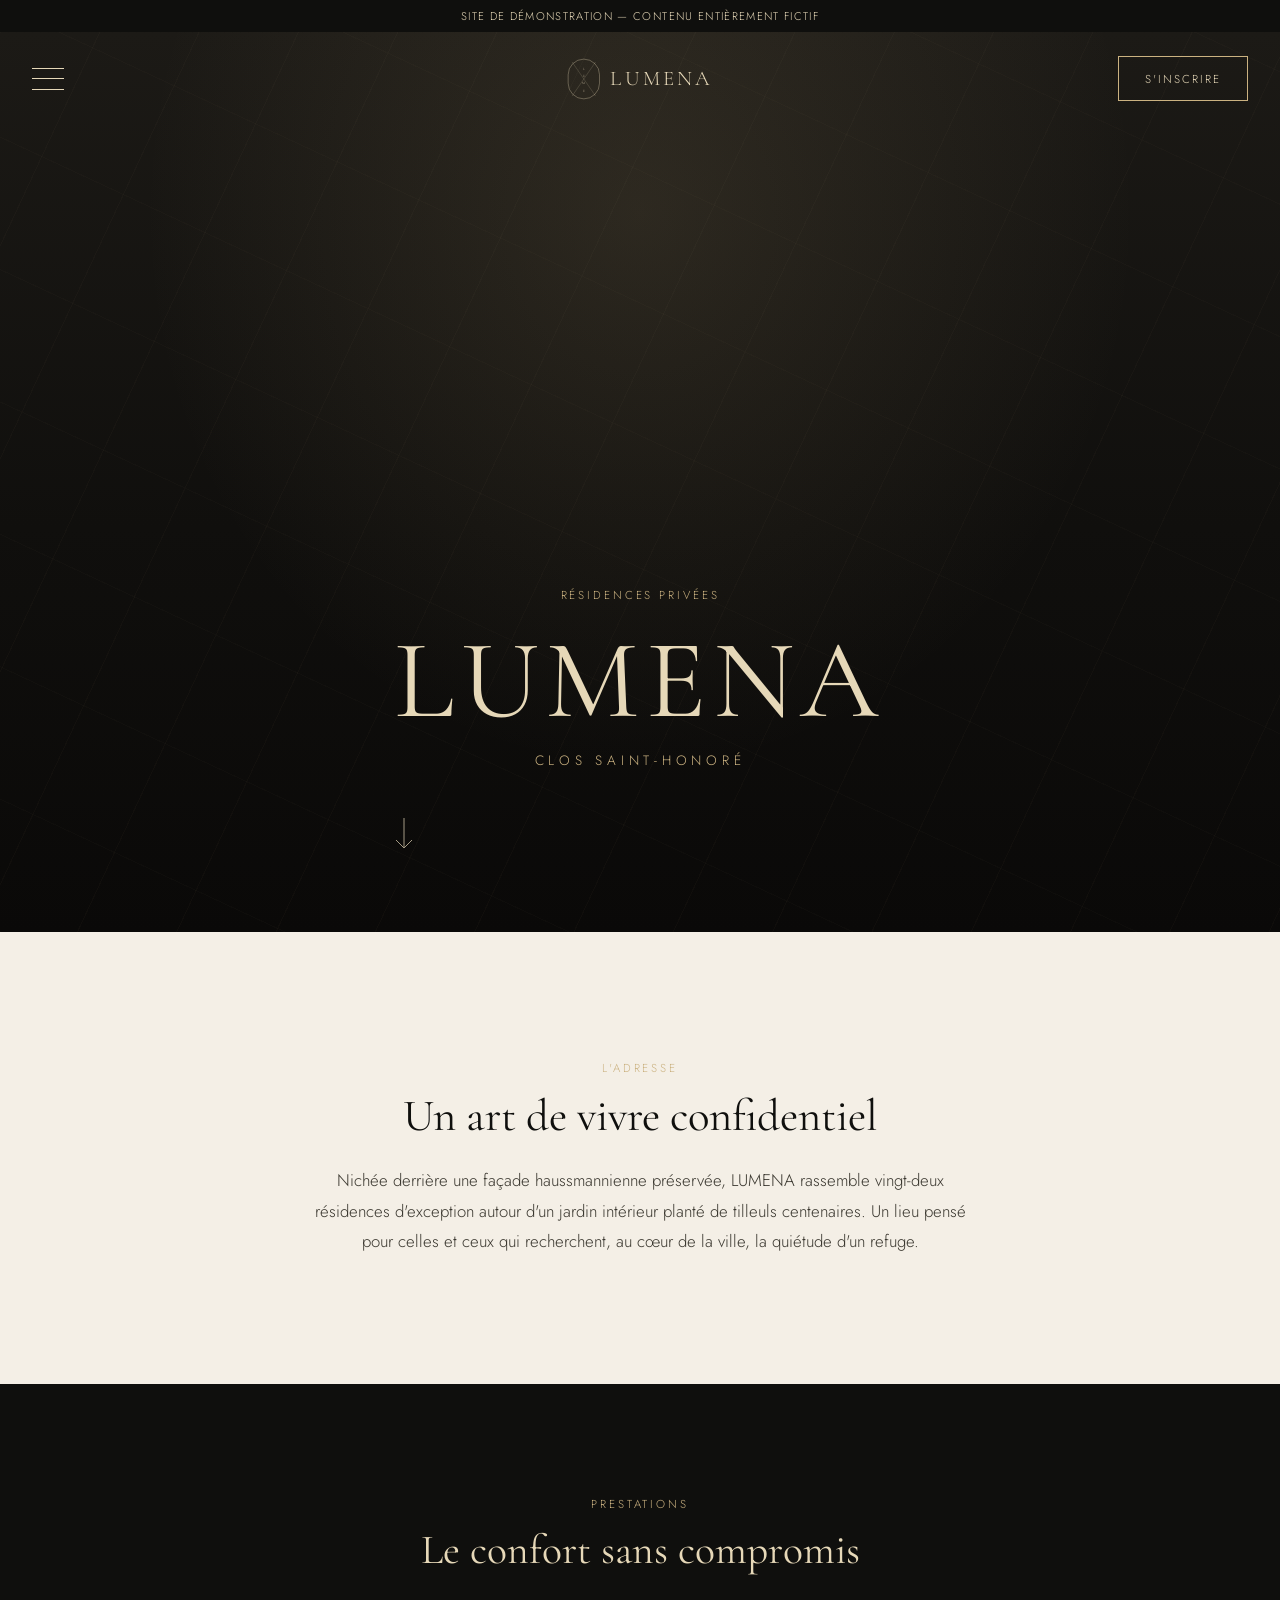
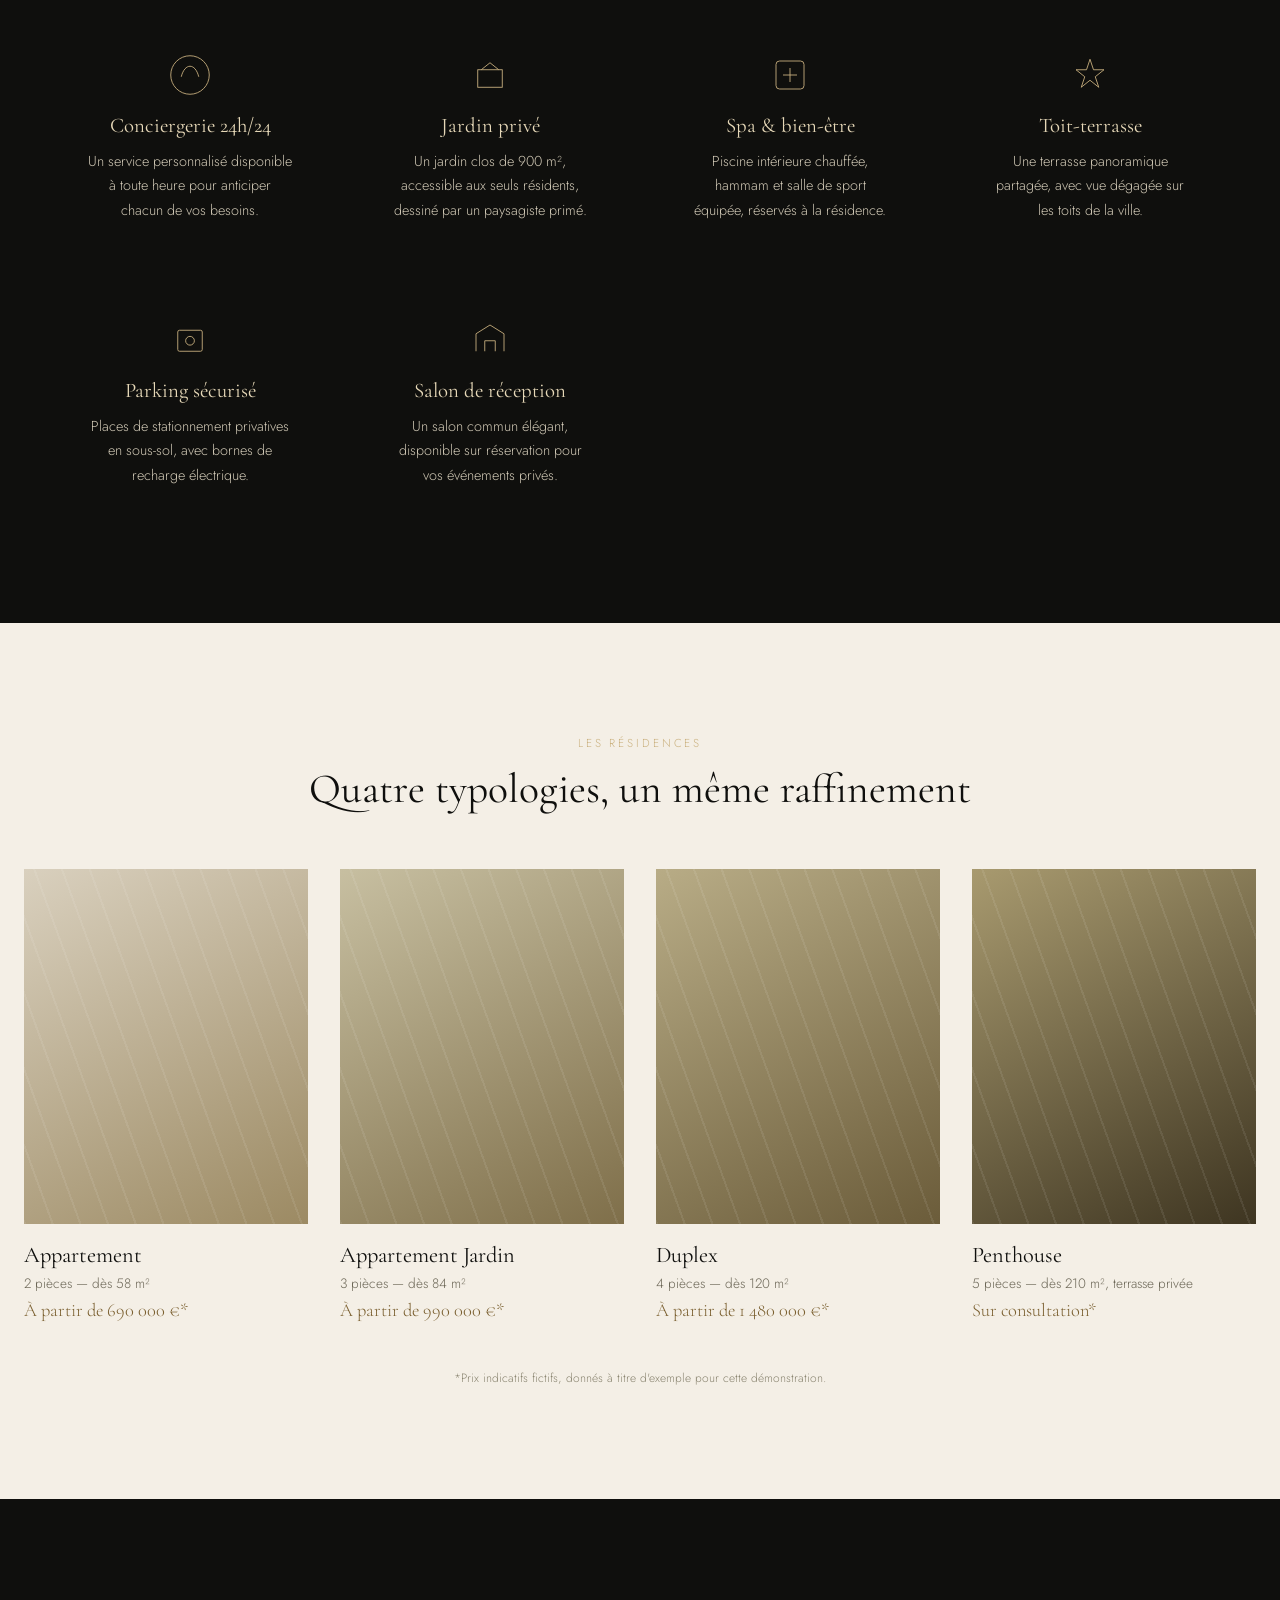
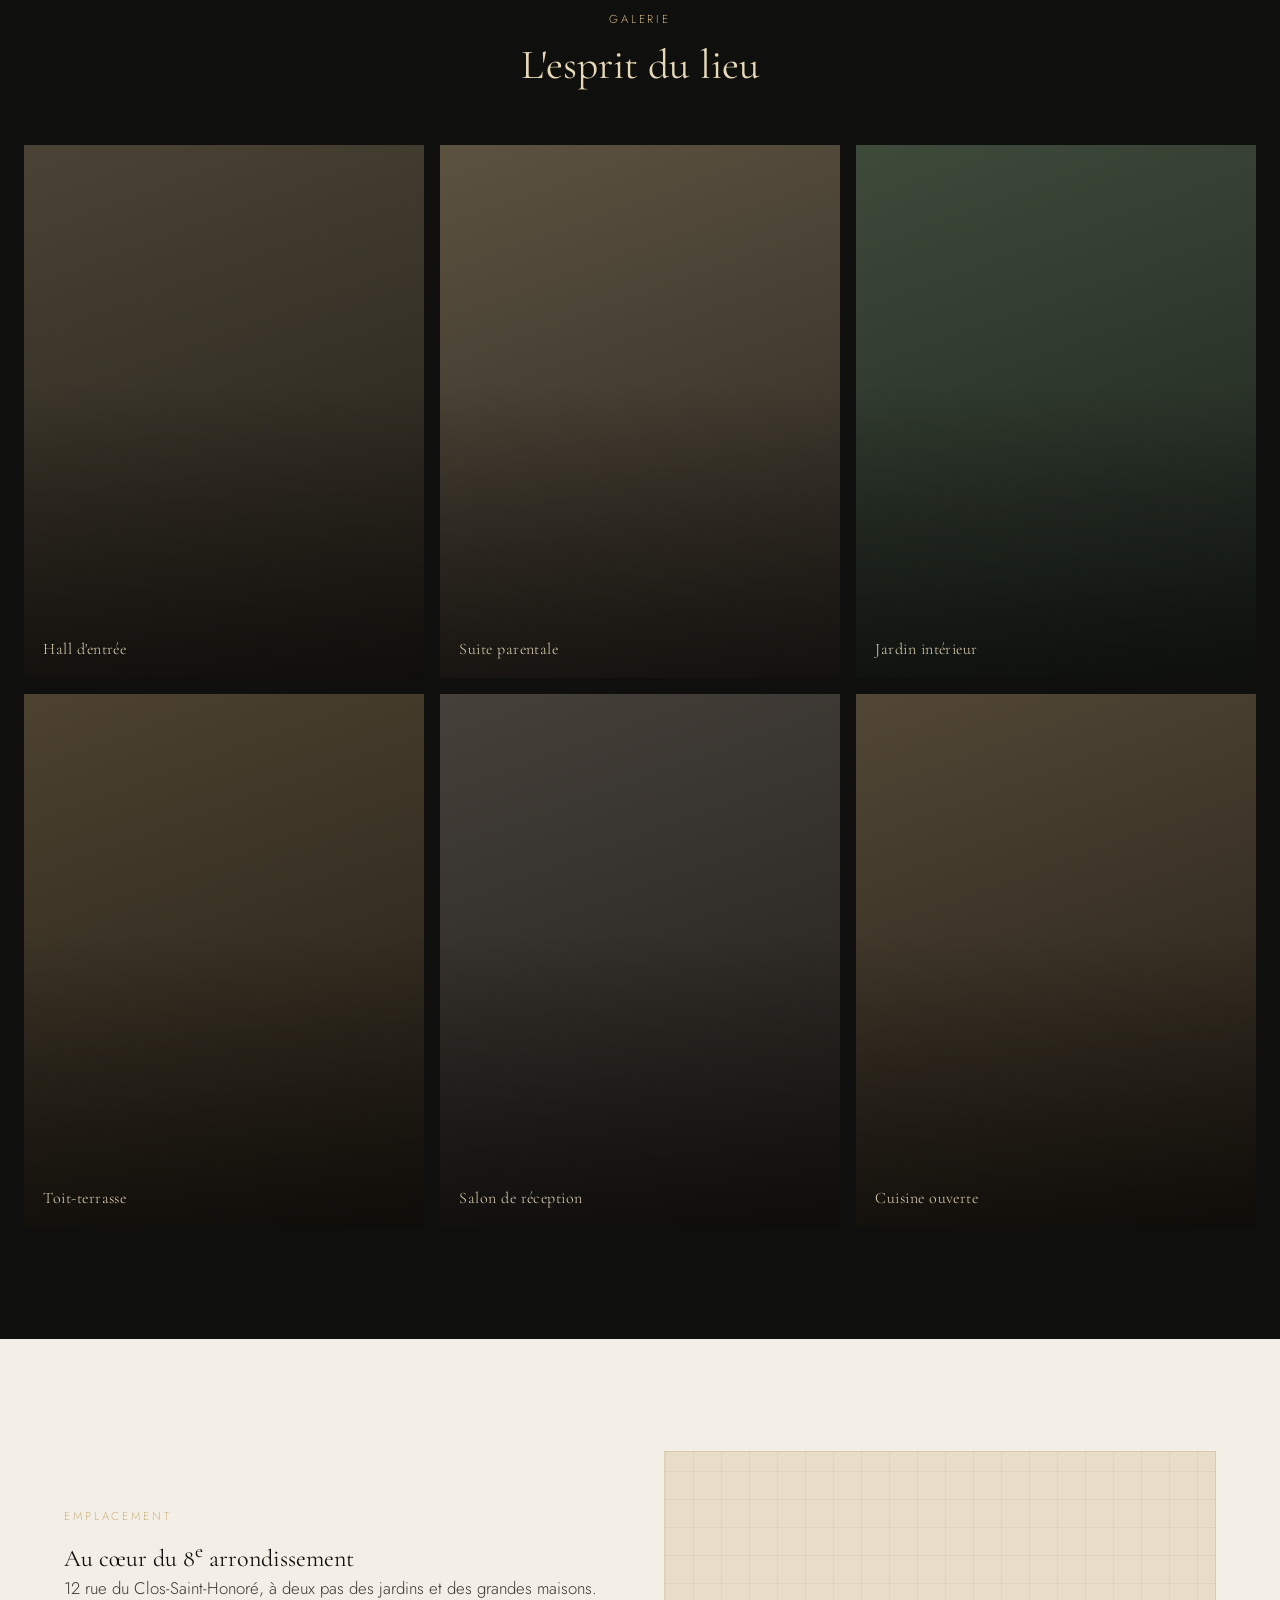
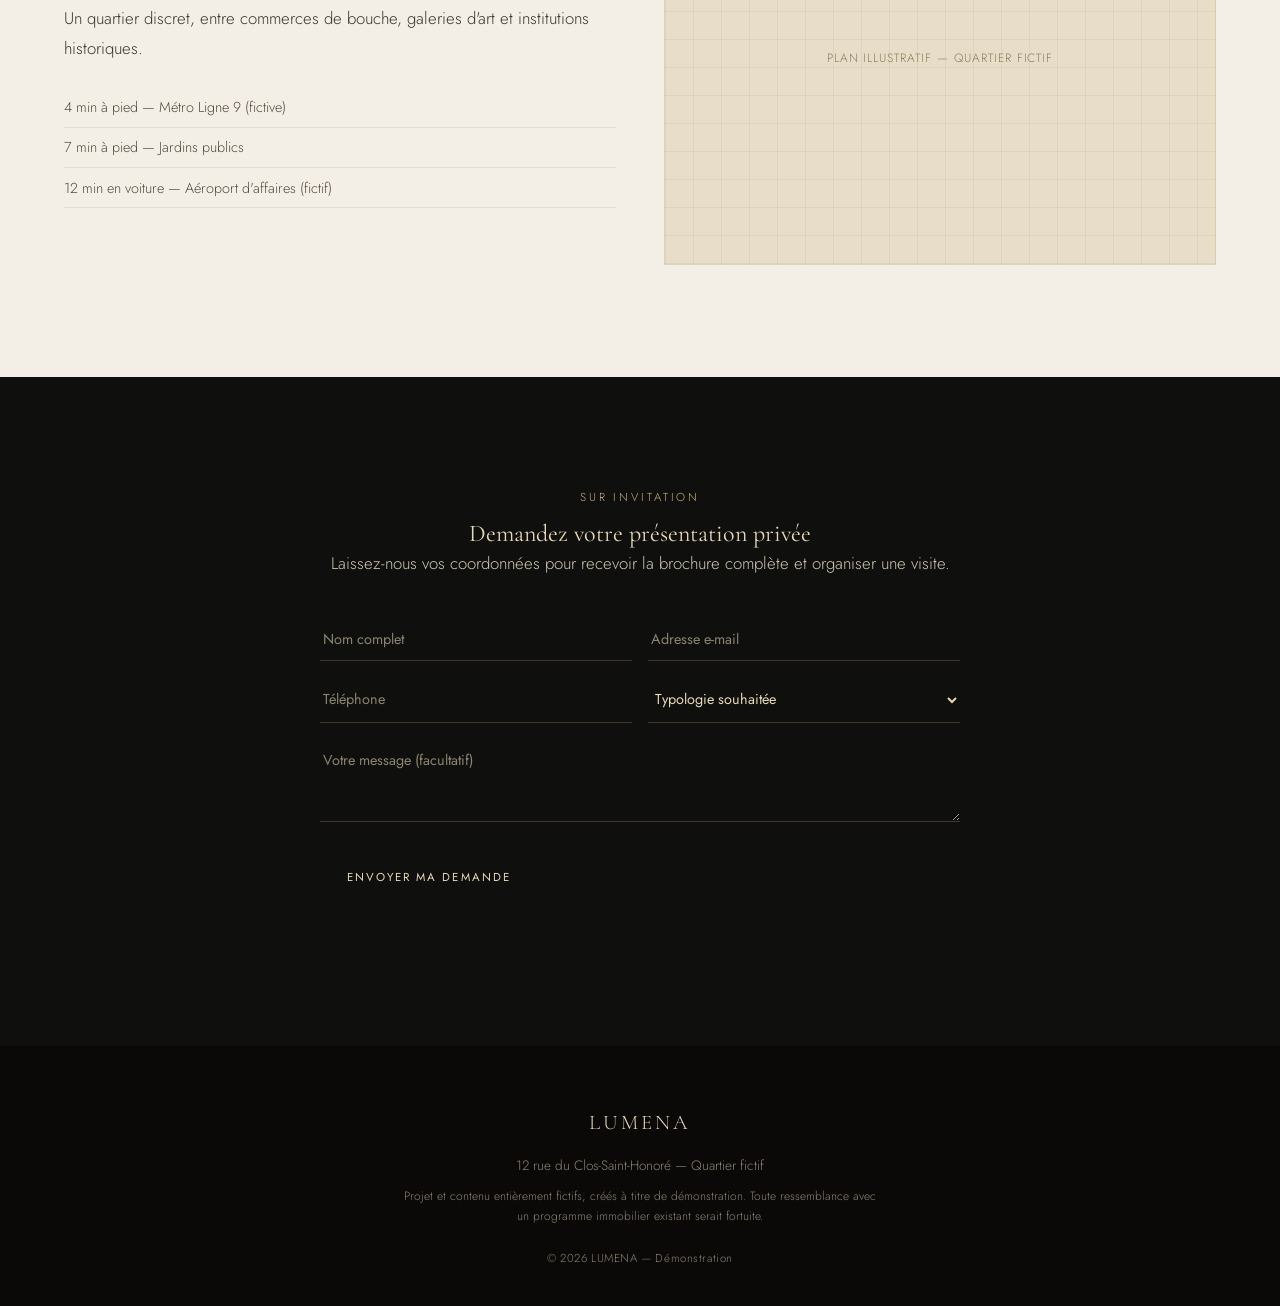
==== index.html @ bf1c966e "Ajout du site LUMENA, landing page immobilière fictive Page unique inspirée de l'esthétique de theca" ====
<!DOCTYPE html>
<html lang="fr">
<head>
<meta charset="UTF-8">
<meta name="viewport" content="width=device-width, initial-scale=1.0">
<title>LUMENA — Clos Saint-Honoré</title>
<meta name="description" content="LUMENA, résidence privée d'exception au Clos Saint-Honoré. Contenu fictif — projet de démonstration.">
<link rel="preconnect" href="https://fonts.googleapis.com">
<link rel="preconnect" href="https://fonts.gstatic.com" crossorigin>
<link href="https://fonts.googleapis.com/css2?family=Cormorant+Garamond:wght@300;400;500;600&family=Jost:wght@300;400;500;600&display=swap" rel="stylesheet">
<link rel="stylesheet" href="css/style.css">
</head>
<body>

<div class="fictif-banner">Site de démonstration — contenu entièrement fictif</div>

<header class="site-header" id="siteHeader">
  <button class="menu-toggle" id="menuToggle" aria-label="Ouvrir le menu" aria-expanded="false">
    <span></span><span></span><span></span>
  </button>
  <a href="#top" class="logo-mark" aria-label="LUMENA — accueil">
    <svg viewBox="0 0 120 150" class="logo-svg" aria-hidden="true">
      <rect x="4" y="4" width="112" height="142" rx="56" fill="none" stroke="currentColor" stroke-width="1.2"/>
      <text x="60" y="42" text-anchor="middle" class="logo-letters">L</text>
      <text x="60" y="68" text-anchor="middle" class="logo-letters">U</text>
      <text x="60" y="94" text-anchor="middle" class="logo-letters">M</text>
      <text x="60" y="120" text-anchor="middle" class="logo-letters">E</text>
      <line x1="18" y1="14" x2="102" y2="136" stroke="currentColor" stroke-width="0.6"/>
      <line x1="102" y1="14" x2="18" y2="136" stroke="currentColor" stroke-width="0.6"/>
    </svg>
    <span class="logo-word">LUMENA</span>
  </a>
  <a href="#inscription" class="btn btn-outline register-btn">S'inscrire</a>
</header>

<nav class="mobile-nav" id="mobileNav">
  <a href="#residences" class="nav-link">Résidences</a>
  <a href="#vivre" class="nav-link">Vivre ici</a>
  <a href="#galerie" class="nav-link">Galerie</a>
  <a href="#emplacement" class="nav-link">Emplacement</a>
  <a href="#inscription" class="nav-link">Contact</a>
</nav>

<main id="top">

  <section class="hero">
    <div class="hero-bg" aria-hidden="true"></div>
    <div class="hero-content reveal">
      <p class="eyebrow">Résidences privées</p>
      <h1 class="hero-title">LUMENA</h1>
      <p class="hero-subtitle">Clos Saint-Honoré</p>
      <a href="#residences" class="scroll-cue" aria-label="Découvrir">
        <svg width="20" height="34" viewBox="0 0 20 34"><path d="M10 0v30M2 22l8 8 8-8" fill="none" stroke="currentColor" stroke-width="1"/></svg>
      </a>
    </div>
  </section>

  <section class="intro" id="vivre">
    <div class="intro-inner reveal">
      <p class="eyebrow">L'adresse</p>
      <h2>Un art de vivre confidentiel</h2>
      <p class="lede">
        Nichée derrière une façade haussmannienne préservée, LUMENA rassemble vingt-deux résidences
        d'exception autour d'un jardin intérieur planté de tilleuls centenaires. Un lieu pensé pour
        celles et ceux qui recherchent, au cœur de la ville, la quiétude d'un refuge.
      </p>
    </div>
  </section>

  <section class="amenities" id="amenities">
    <div class="section-head reveal">
      <p class="eyebrow">Prestations</p>
      <h2>Le confort sans compromis</h2>
    </div>
    <div class="amenities-grid">
      <article class="amenity reveal">
        <svg viewBox="0 0 48 48" class="amenity-icon"><circle cx="24" cy="24" r="22" fill="none" stroke="currentColor" stroke-width="1"/><path d="M14 26c2-8 6-12 10-12s8 4 10 12" fill="none" stroke="currentColor" stroke-width="1"/></svg>
        <h3>Conciergerie 24h/24</h3>
        <p>Un service personnalisé disponible à toute heure pour anticiper chacun de vos besoins.</p>
      </article>
      <article class="amenity reveal">
        <svg viewBox="0 0 48 48" class="amenity-icon"><rect x="10" y="18" width="28" height="20" fill="none" stroke="currentColor" stroke-width="1"/><path d="M14 18l10-8 10 8" fill="none" stroke="currentColor" stroke-width="1"/></svg>
        <h3>Jardin privé</h3>
        <p>Un jardin clos de 900 m², accessible aux seuls résidents, dessiné par un paysagiste primé.</p>
      </article>
      <article class="amenity reveal">
        <svg viewBox="0 0 48 48" class="amenity-icon"><rect x="8" y="8" width="32" height="32" rx="4" fill="none" stroke="currentColor" stroke-width="1"/><path d="M16 24h16M24 16v16" stroke="currentColor" stroke-width="1"/></svg>
        <h3>Spa &amp; bien-être</h3>
        <p>Piscine intérieure chauffée, hammam et salle de sport équipée, réservés à la résidence.</p>
      </article>
      <article class="amenity reveal">
        <svg viewBox="0 0 48 48" class="amenity-icon"><path d="M24 6l4 12h12l-10 8 4 12-10-8-10 8 4-12-10-8h12z" fill="none" stroke="currentColor" stroke-width="1"/></svg>
        <h3>Toit-terrasse</h3>
        <p>Une terrasse panoramique partagée, avec vue dégagée sur les toits de la ville.</p>
      </article>
      <article class="amenity reveal">
        <svg viewBox="0 0 48 48" class="amenity-icon"><rect x="10" y="14" width="28" height="24" rx="2" fill="none" stroke="currentColor" stroke-width="1"/><circle cx="24" cy="26" r="5" fill="none" stroke="currentColor" stroke-width="1"/></svg>
        <h3>Parking sécurisé</h3>
        <p>Places de stationnement privatives en sous-sol, avec bornes de recharge électrique.</p>
      </article>
      <article class="amenity reveal">
        <svg viewBox="0 0 48 48" class="amenity-icon"><path d="M8 38V18l16-10 16 10v20" fill="none" stroke="currentColor" stroke-width="1"/><path d="M18 38V26h12v12" fill="none" stroke="currentColor" stroke-width="1"/></svg>
        <h3>Salon de réception</h3>
        <p>Un salon commun élégant, disponible sur réservation pour vos événements privés.</p>
      </article>
    </div>
  </section>

  <section class="residences" id="residences">
    <div class="section-head reveal">
      <p class="eyebrow">Les résidences</p>
      <h2>Quatre typologies, un même raffinement</h2>
    </div>
    <div class="plans-grid">
      <article class="plan-card reveal">
        <div class="plan-visual plan-visual--1"></div>
        <h3>Appartement</h3>
        <p class="plan-meta">2 pièces — dès 58 m²</p>
        <p class="plan-price">À partir de 690 000 €*</p>
      </article>
      <article class="plan-card reveal">
        <div class="plan-visual plan-visual--2"></div>
        <h3>Appartement Jardin</h3>
        <p class="plan-meta">3 pièces — dès 84 m²</p>
        <p class="plan-price">À partir de 990 000 €*</p>
      </article>
      <article class="plan-card reveal">
        <div class="plan-visual plan-visual--3"></div>
        <h3>Duplex</h3>
        <p class="plan-meta">4 pièces — dès 120 m²</p>
        <p class="plan-price">À partir de 1 480 000 €*</p>
      </article>
      <article class="plan-card reveal">
        <div class="plan-visual plan-visual--4"></div>
        <h3>Penthouse</h3>
        <p class="plan-meta">5 pièces — dès 210 m², terrasse privée</p>
        <p class="plan-price">Sur consultation*</p>
      </article>
    </div>
    <p class="fine-print reveal">*Prix indicatifs fictifs, donnés à titre d'exemple pour cette démonstration.</p>
  </section>

  <section class="gallery" id="galerie">
    <div class="section-head reveal">
      <p class="eyebrow">Galerie</p>
      <h2>L'esprit du lieu</h2>
    </div>
    <div class="gallery-grid">
      <figure class="gallery-item gallery-item--1 reveal"><figcaption>Hall d'entrée</figcaption></figure>
      <figure class="gallery-item gallery-item--2 reveal"><figcaption>Suite parentale</figcaption></figure>
      <figure class="gallery-item gallery-item--3 reveal"><figcaption>Jardin intérieur</figcaption></figure>
      <figure class="gallery-item gallery-item--4 reveal"><figcaption>Toit-terrasse</figcaption></figure>
      <figure class="gallery-item gallery-item--5 reveal"><figcaption>Salon de réception</figcaption></figure>
      <figure class="gallery-item gallery-item--6 reveal"><figcaption>Cuisine ouverte</figcaption></figure>
    </div>
  </section>

  <section class="location" id="emplacement">
    <div class="location-inner">
      <div class="location-text reveal">
        <p class="eyebrow">Emplacement</p>
        <h2>Au cœur du 8<sup>e</sup> arrondissement</h2>
        <p class="lede">
          12 rue du Clos-Saint-Honoré, à deux pas des jardins et des grandes maisons. Un quartier
          discret, entre commerces de bouche, galeries d'art et institutions historiques.
        </p>
        <ul class="location-list">
          <li>4 min à pied — Métro Ligne 9 (fictive)</li>
          <li>7 min à pied — Jardins publics</li>
          <li>12 min en voiture — Aéroport d'affaires (fictif)</li>
        </ul>
      </div>
      <div class="location-map reveal" aria-hidden="true">
        <span>Plan illustratif — quartier fictif</span>
      </div>
    </div>
  </section>

  <section class="register" id="inscription">
    <div class="register-inner reveal">
      <p class="eyebrow">Sur invitation</p>
      <h2>Demandez votre présentation privée</h2>
      <p class="lede">Laissez-nous vos coordonnées pour recevoir la brochure complète et organiser une visite.</p>
      <form class="register-form" id="registerForm">
        <div class="form-row">
          <input type="text" name="name" placeholder="Nom complet" required>
          <input type="email" name="email" placeholder="Adresse e-mail" required>
        </div>
        <div class="form-row">
          <input type="tel" name="phone" placeholder="Téléphone">
          <select name="typologie">
            <option value="">Typologie souhaitée</option>
            <option>Appartement</option>
            <option>Appartement Jardin</option>
            <option>Duplex</option>
            <option>Penthouse</option>
          </select>
        </div>
        <textarea name="message" placeholder="Votre message (facultatif)" rows="3"></textarea>
        <button type="submit" class="btn btn-solid">Envoyer ma demande</button>
        <p class="form-status" id="formStatus" role="status"></p>
      </form>
    </div>
  </section>

</main>

<footer class="site-footer">
  <div class="footer-inner">
    <a href="#top" class="logo-word footer-logo">LUMENA</a>
    <p class="footer-address">12 rue du Clos-Saint-Honoré — Quartier fictif</p>
    <p class="footer-legal">Projet et contenu entièrement fictifs, créés à titre de démonstration. Toute ressemblance avec un programme immobilier existant serait fortuite.</p>
    <p class="footer-copy">© 2026 LUMENA — Démonstration</p>
  </div>
</footer>

<script src="js/script.js"></script>
</body>
</html>
---- css/style.css ----
:root {
  --ink: #0f0f0d;
  --ink-2: #1a1917;
  --cream: #f4efe6;
  --gold: #cbb281;
  --gold-light: #e6d8b8;
  --line: rgba(203, 178, 129, 0.25);
  --serif: 'Cormorant Garamond', serif;
  --sans: 'Jost', sans-serif;
}

* { box-sizing: border-box; margin: 0; padding: 0; }

html { scroll-behavior: smooth; }

body {
  background: var(--cream);
  color: var(--ink);
  font-family: var(--sans);
  font-weight: 300;
  overflow-x: hidden;
}

img, svg { display: block; max-width: 100%; }

.eyebrow {
  font-family: var(--sans);
  text-transform: uppercase;
  letter-spacing: 0.25em;
  font-size: 0.72rem;
  color: var(--gold);
  margin-bottom: 1rem;
}

h1, h2, h3 { font-family: var(--serif); font-weight: 400; line-height: 1.1; }

.lede { font-size: 1.05rem; line-height: 1.8; max-width: 42rem; color: #3a372f; }

/* Fictif banner */
.fictif-banner {
  background: var(--ink);
  color: var(--gold-light);
  text-align: center;
  font-family: var(--sans);
  font-size: 0.7rem;
  letter-spacing: 0.12em;
  text-transform: uppercase;
  padding: 0.5rem 1rem;
}

/* Header */
.site-header {
  position: fixed;
  top: 2.1rem;
  left: 0; right: 0;
  z-index: 100;
  display: flex;
  align-items: center;
  justify-content: space-between;
  padding: 1.4rem 2rem;
  transition: background 0.3s ease, padding 0.3s ease;
}

.site-header.scrolled {
  background: rgba(15, 15, 13, 0.92);
  padding: 0.8rem 2rem;
  backdrop-filter: blur(6px);
}

.menu-toggle {
  width: 32px; height: 22px;
  background: none; border: none; cursor: pointer;
  display: flex; flex-direction: column; justify-content: space-between;
  padding: 0;
}
.menu-toggle span {
  display: block; height: 1px; width: 100%;
  background: var(--gold-light);
}

.logo-mark {
  display: flex; align-items: center; gap: 0.6rem;
  text-decoration: none;
  color: var(--gold-light);
  position: absolute;
  left: 50%; transform: translateX(-50%);
}
.logo-svg { width: 34px; height: 42px; color: var(--gold-light); }
.logo-letters { font-family: var(--serif); font-size: 12px; fill: currentColor; }
.logo-word {
  font-family: var(--serif);
  font-size: 1.3rem;
  letter-spacing: 0.15em;
  color: var(--gold-light);
  text-decoration: none;
  display: none;
}

.btn {
  font-family: var(--sans);
  font-size: 0.72rem;
  text-transform: uppercase;
  letter-spacing: 0.18em;
  padding: 0.85rem 1.6rem;
  text-decoration: none;
  border: 1px solid var(--gold);
  color: var(--gold-light);
  background: transparent;
  cursor: pointer;
  transition: background 0.25s ease, color 0.25s ease;
}
.btn-outline:hover { background: var(--gold); color: var(--ink); }
.btn-solid { background: var(--ink); color: var(--gold-light); border-color: var(--ink); }
.btn-solid:hover { background: #2a2822; }

/* Mobile nav */
.mobile-nav {
  position: fixed;
  inset: 0;
  background: var(--ink);
  z-index: 99;
  display: flex;
  flex-direction: column;
  align-items: center;
  justify-content: center;
  gap: 2rem;
  transform: translateY(-100%);
  transition: transform 0.4s ease;
}
.mobile-nav.open { transform: translateY(0); }
.nav-link {
  font-family: var(--serif);
  font-size: 1.8rem;
  color: var(--gold-light);
  text-decoration: none;
  letter-spacing: 0.05em;
}

/* Hero */
.hero {
  position: relative;
  min-height: 100vh;
  display: flex;
  align-items: flex-end;
  justify-content: center;
  color: var(--gold-light);
  overflow: hidden;
}
.hero-bg {
  position: absolute; inset: 0;
  background:
    radial-gradient(ellipse at 50% 20%, rgba(203,178,129,0.12), transparent 55%),
    linear-gradient(180deg, #1c1a16 0%, #100f0d 55%, #0a0908 100%);
  z-index: 0;
}
.hero-bg::after {
  content: "";
  position: absolute; inset: 0;
  background-image:
    repeating-linear-gradient(115deg, rgba(203,178,129,0.05) 0 1px, transparent 1px 90px),
    repeating-linear-gradient(25deg, rgba(203,178,129,0.04) 0 1px, transparent 1px 120px);
  opacity: 0.6;
}
.hero-content {
  position: relative;
  z-index: 1;
  text-align: center;
  padding-bottom: 5rem;
}
.hero-title {
  font-size: clamp(3.5rem, 12vw, 7rem);
  letter-spacing: 0.06em;
  margin-bottom: 0.5rem;
}
.hero-subtitle {
  font-family: var(--sans);
  text-transform: uppercase;
  letter-spacing: 0.35em;
  font-size: 0.85rem;
  color: var(--gold);
  margin-bottom: 3rem;
}
.scroll-cue { color: var(--gold-light); opacity: 0.7; }

/* Intro */
.intro { padding: 8rem 1.5rem; text-align: center; }
.intro-inner { max-width: 46rem; margin: 0 auto; }
.intro h2 { font-size: clamp(2rem, 4vw, 2.8rem); margin-bottom: 1.5rem; }
.intro .lede { margin: 0 auto; }

/* Section head */
.section-head { text-align: center; padding: 0 1.5rem; margin-bottom: 3.5rem; }
.section-head h2 { font-size: clamp(2rem, 4vw, 2.6rem); }

/* Amenities */
.amenities { background: var(--ink); color: var(--gold-light); padding: 7rem 1.5rem; }
.amenities .eyebrow { color: var(--gold); }
.amenities-grid {
  display: grid;
  grid-template-columns: repeat(auto-fit, minmax(230px, 1fr));
  gap: 3rem;
  max-width: 72rem; margin: 0 auto;
}
.amenity { text-align: center; padding: 1.5rem; }
.amenity-icon { width: 42px; height: 42px; margin: 0 auto 1.2rem; color: var(--gold); }
.amenity h3 { font-size: 1.3rem; margin-bottom: 0.7rem; }
.amenity p { font-size: 0.9rem; line-height: 1.7; color: #cfc7b4; }

/* Residences / plans */
.residences { padding: 7rem 1.5rem; }
.plans-grid {
  display: grid;
  grid-template-columns: repeat(auto-fit, minmax(230px, 1fr));
  gap: 2rem;
  max-width: 78rem; margin: 0 auto;
}
.plan-card { text-align: left; }
.plan-visual {
  aspect-ratio: 4/5;
  margin-bottom: 1.2rem;
  background: linear-gradient(150deg, #d8cbaa, #a98f5f);
  position: relative;
  overflow: hidden;
}
.plan-visual::before {
  content: "";
  position: absolute; inset: 0;
  background: repeating-linear-gradient(70deg, rgba(255,255,255,0.08) 0 2px, transparent 2px 26px);
}
.plan-visual--1 { background: linear-gradient(150deg, #d9d0be, #9c8a63); }
.plan-visual--2 { background: linear-gradient(150deg, #c7bfa1, #7f6f4a); }
.plan-visual--3 { background: linear-gradient(150deg, #b8ac86, #6b5c3a); }
.plan-visual--4 { background: linear-gradient(150deg, #a89a6f, #3e3521); }
.plan-card h3 { font-size: 1.4rem; margin-bottom: 0.3rem; }
.plan-meta { font-size: 0.85rem; color: #6b6656; margin-bottom: 0.4rem; }
.plan-price { font-family: var(--serif); font-size: 1.15rem; color: #7a5f2f; }
.fine-print { text-align: center; font-size: 0.75rem; color: #8a8571; margin-top: 3rem; }

/* Gallery */
.gallery { background: var(--ink); padding: 7rem 1.5rem; }
.gallery .eyebrow { color: var(--gold); }
.gallery .section-head h2 { color: var(--gold-light); }
.gallery-grid {
  display: grid;
  grid-template-columns: repeat(3, 1fr);
  gap: 1rem;
  max-width: 80rem; margin: 0 auto;
}
.gallery-item {
  aspect-ratio: 3/4;
  position: relative;
  display: flex; align-items: flex-end;
  overflow: hidden;
}
.gallery-item figcaption {
  position: relative; z-index: 1;
  color: var(--gold-light);
  font-family: var(--serif);
  font-size: 1rem;
  padding: 1.2rem;
  letter-spacing: 0.03em;
}
.gallery-item::before {
  content: "";
  position: absolute; inset: 0;
  background: linear-gradient(0deg, rgba(0,0,0,0.55), transparent 55%);
  z-index: 0;
}
.gallery-item--1 { background: linear-gradient(160deg, #4a4335, #221f18); }
.gallery-item--2 { background: linear-gradient(160deg, #5c5240, #2a2620); }
.gallery-item--3 { background: linear-gradient(160deg, #3e4a3a, #1c221c); }
.gallery-item--4 { background: linear-gradient(160deg, #4d4230, #201c14); }
.gallery-item--5 { background: linear-gradient(160deg, #45403a, #1e1c18); }
.gallery-item--6 { background: linear-gradient(160deg, #524736, #211c14); }

/* Location */
.location { padding: 7rem 1.5rem; }
.location-inner {
  display: grid;
  grid-template-columns: 1fr 1fr;
  gap: 3rem;
  max-width: 72rem; margin: 0 auto;
  align-items: center;
}
.location-list { margin-top: 1.5rem; list-style: none; }
.location-list li {
  padding: 0.6rem 0;
  border-bottom: 1px solid rgba(0,0,0,0.08);
  font-size: 0.9rem;
  color: #514c3d;
}
.location-map {
  aspect-ratio: 4/3;
  background:
    repeating-linear-gradient(0deg, rgba(122,95,47,0.08) 0 1px, transparent 1px 28px),
    repeating-linear-gradient(90deg, rgba(122,95,47,0.08) 0 1px, transparent 1px 28px),
    #e7ddc9;
  display: flex; align-items: center; justify-content: center;
  color: #8a7d5c;
  font-size: 0.75rem;
  letter-spacing: 0.08em;
  text-transform: uppercase;
  border: 1px solid var(--line);
}

/* Register */
.register { background: var(--ink); color: var(--gold-light); padding: 7rem 1.5rem; }
.register-inner { max-width: 40rem; margin: 0 auto; text-align: center; }
.register .lede { color: #cfc7b4; margin: 0 auto 2.5rem; }
.register-form { text-align: left; display: flex; flex-direction: column; gap: 1rem; }
.form-row { display: grid; grid-template-columns: 1fr 1fr; gap: 1rem; }
.register-form input, .register-form select, .register-form textarea {
  background: transparent;
  border: none;
  border-bottom: 1px solid var(--line);
  color: var(--gold-light);
  font-family: var(--sans);
  font-size: 0.9rem;
  padding: 0.7rem 0.2rem;
  outline: none;
}
.register-form select option { color: #111; }
.register-form input::placeholder, .register-form textarea::placeholder { color: #8a8471; }
.register-form input:focus, .register-form select:focus, .register-form textarea:focus { border-color: var(--gold); }
.register-form button { align-self: flex-start; margin-top: 1rem; }
.form-status { font-size: 0.8rem; color: var(--gold); min-height: 1.2rem; }

/* Footer */
.site-footer { background: #0a0908; color: #8a8471; padding: 4rem 1.5rem 2.5rem; text-align: center; }
.footer-inner { max-width: 40rem; margin: 0 auto; }
.footer-logo { display: inline-block; margin-bottom: 1.2rem; color: var(--gold-light); }
.footer-address { font-size: 0.85rem; margin-bottom: 0.8rem; }
.footer-legal { font-size: 0.75rem; line-height: 1.6; margin-bottom: 1.5rem; max-width: 30rem; margin-left: auto; margin-right: auto; }
.footer-copy { font-size: 0.72rem; letter-spacing: 0.05em; }

/* Reveal animation */
.reveal { opacity: 0; transform: translateY(24px); transition: opacity 0.8s ease, transform 0.8s ease; }
.reveal.in-view { opacity: 1; transform: translateY(0); }

/* Responsive */
@media (min-width: 720px) {
  .logo-word { display: inline-block; }
}
@media (max-width: 900px) {
  .gallery-grid { grid-template-columns: repeat(2, 1fr); }
  .location-inner { grid-template-columns: 1fr; }
}
@media (max-width: 560px) {
  .gallery-grid { grid-template-columns: 1fr; }
  .form-row { grid-template-columns: 1fr; }
  .site-header { padding: 1.1rem 1.2rem; }
}
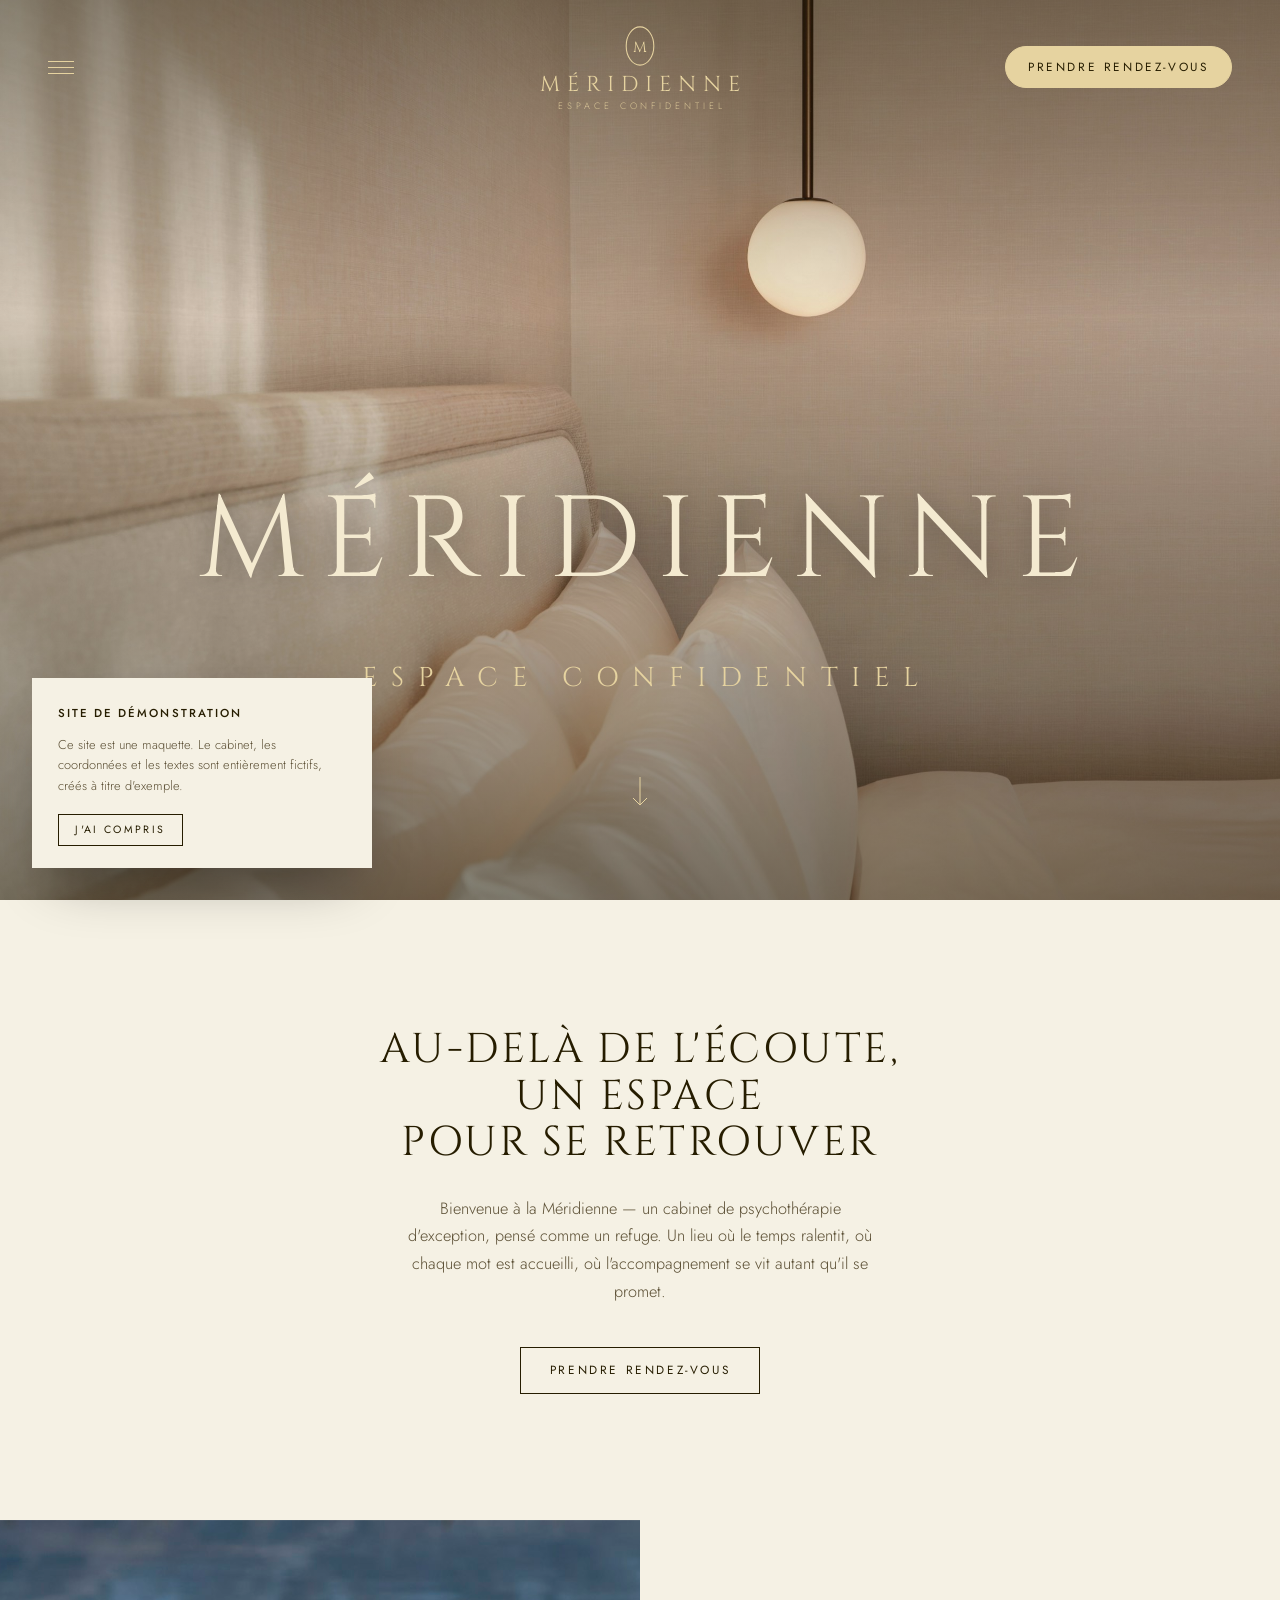
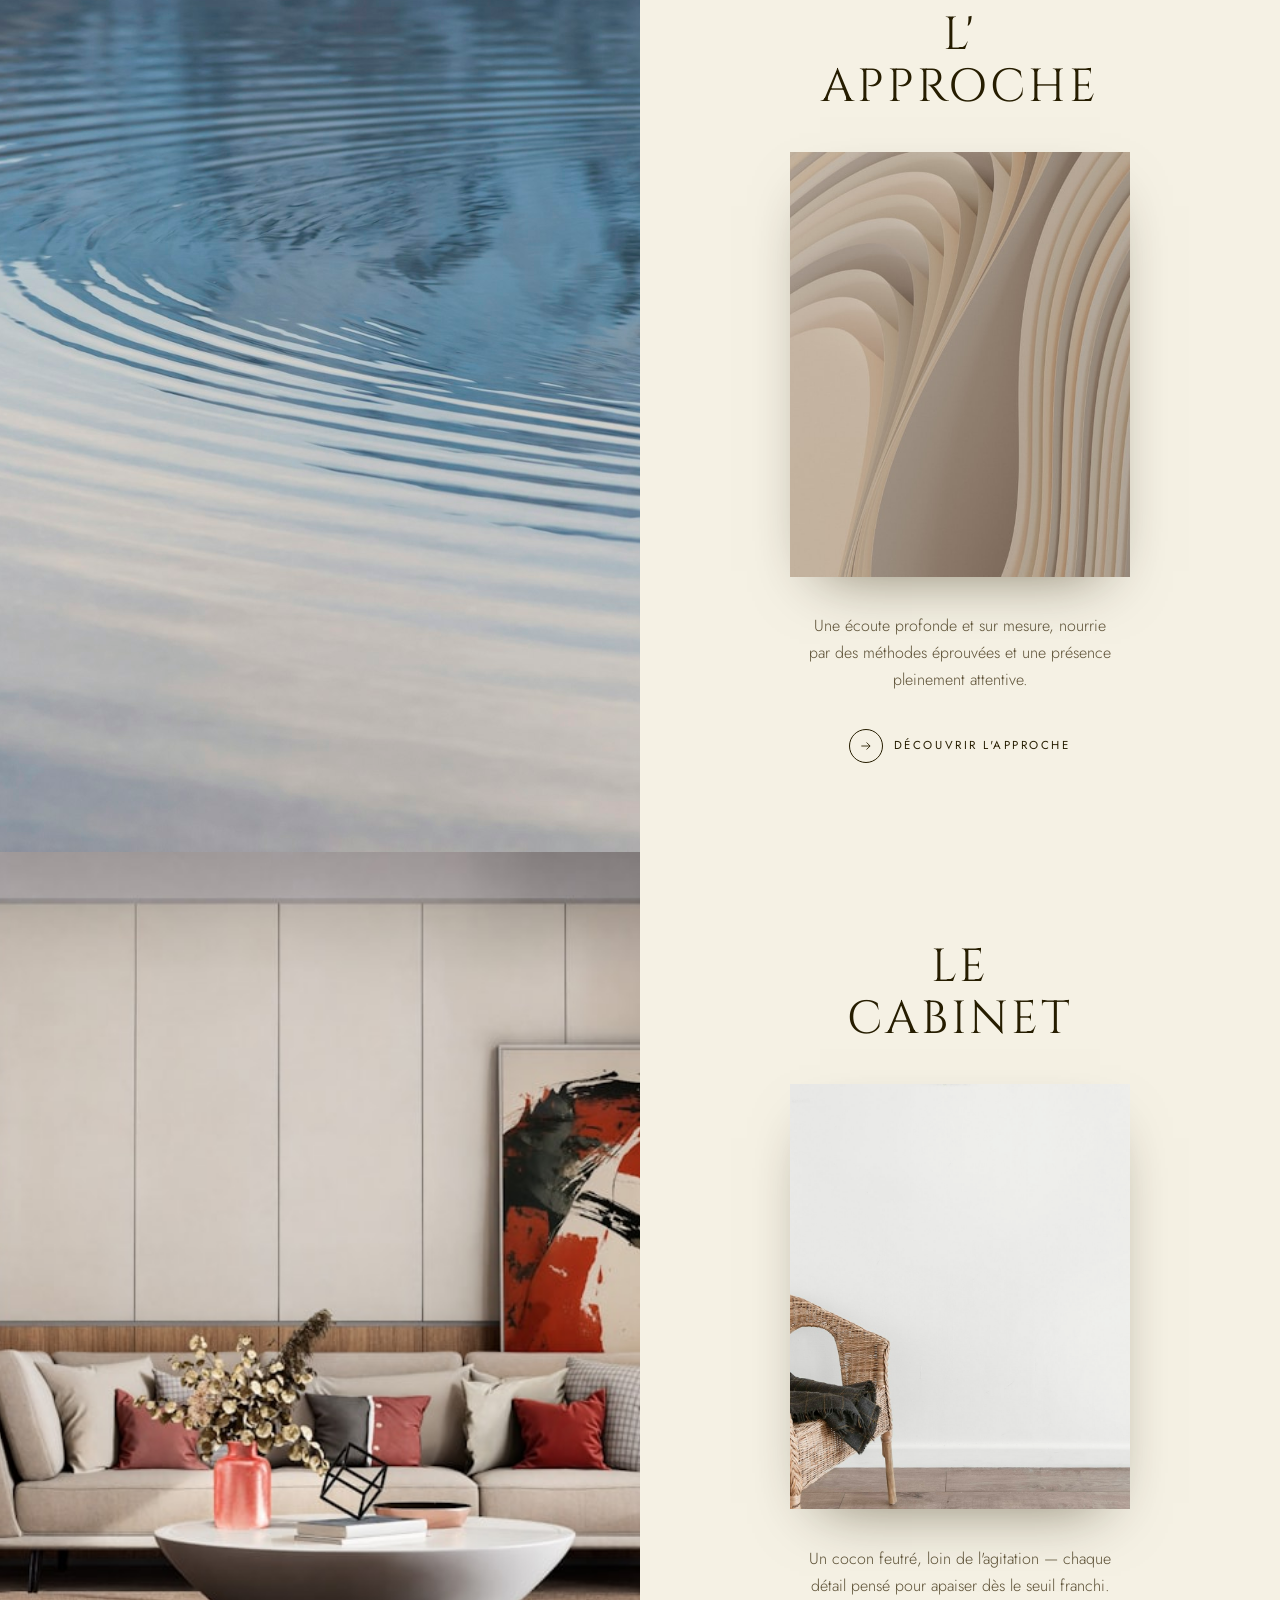
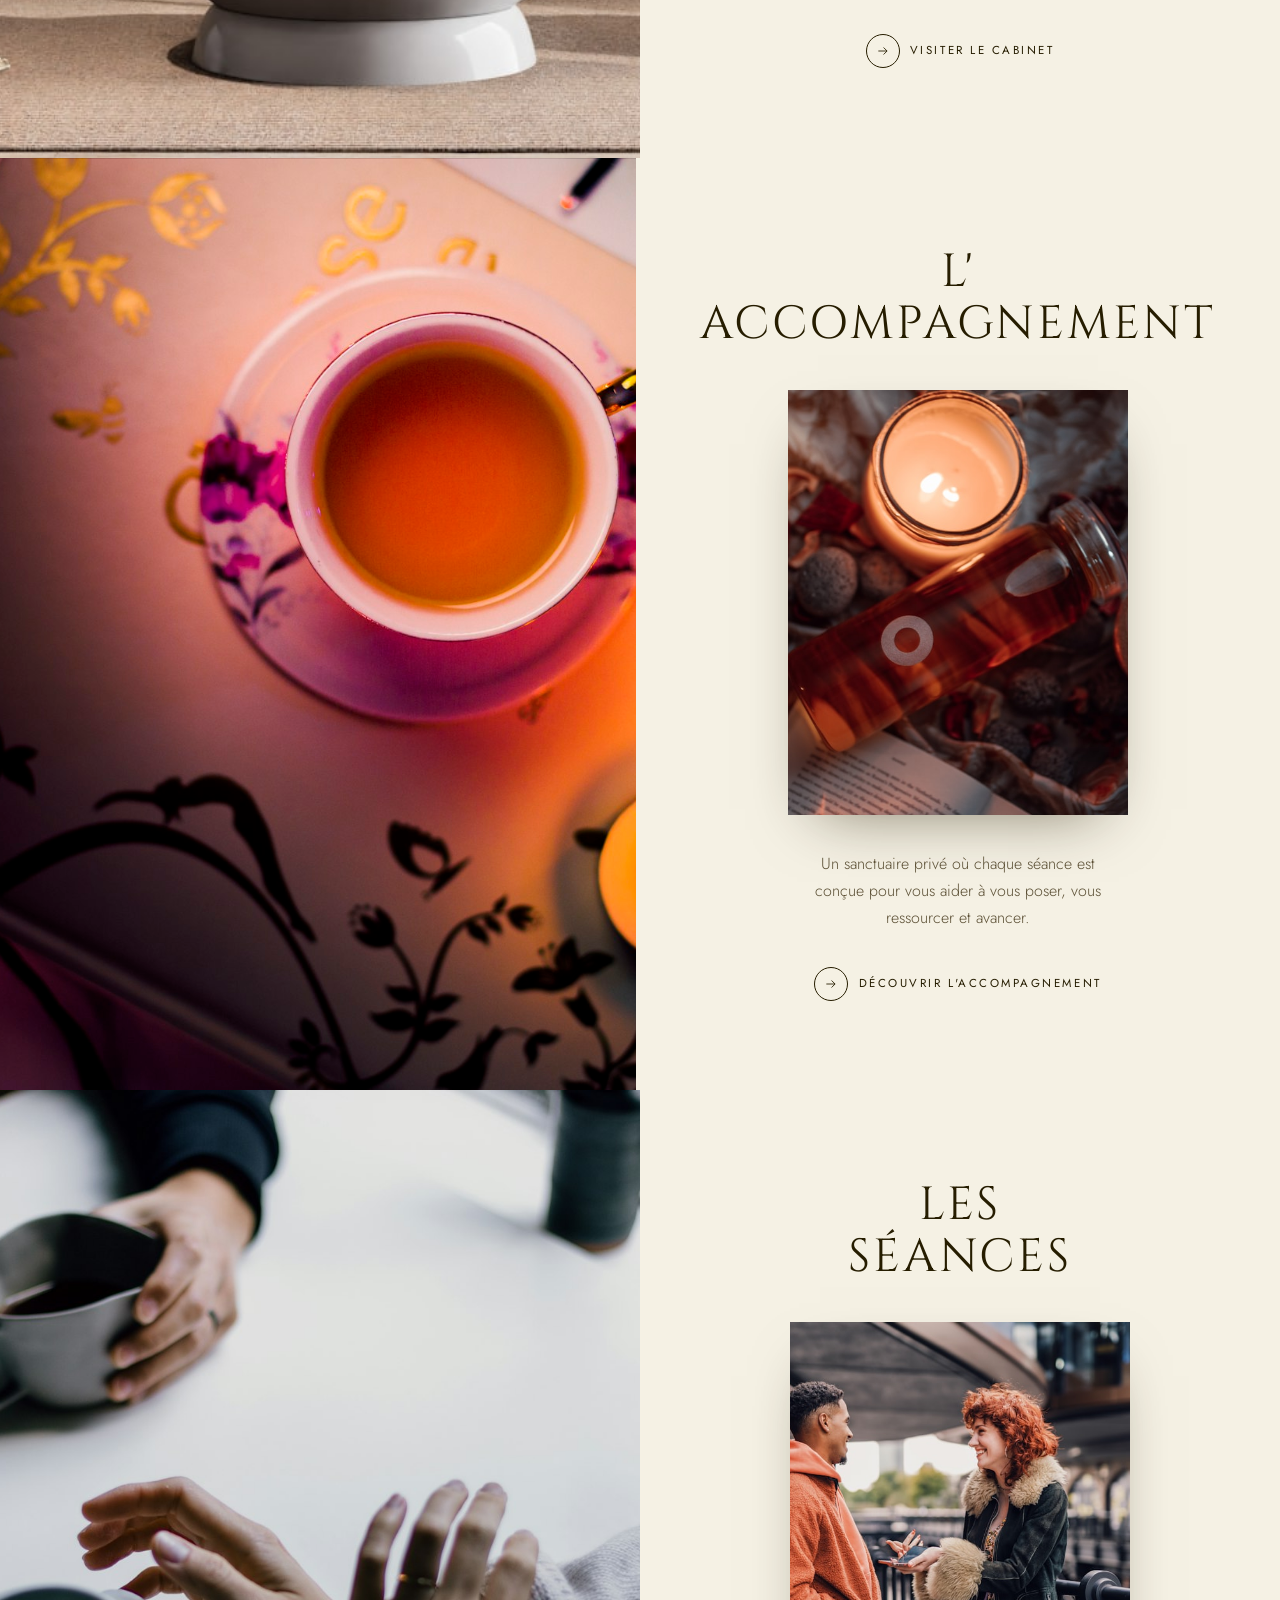
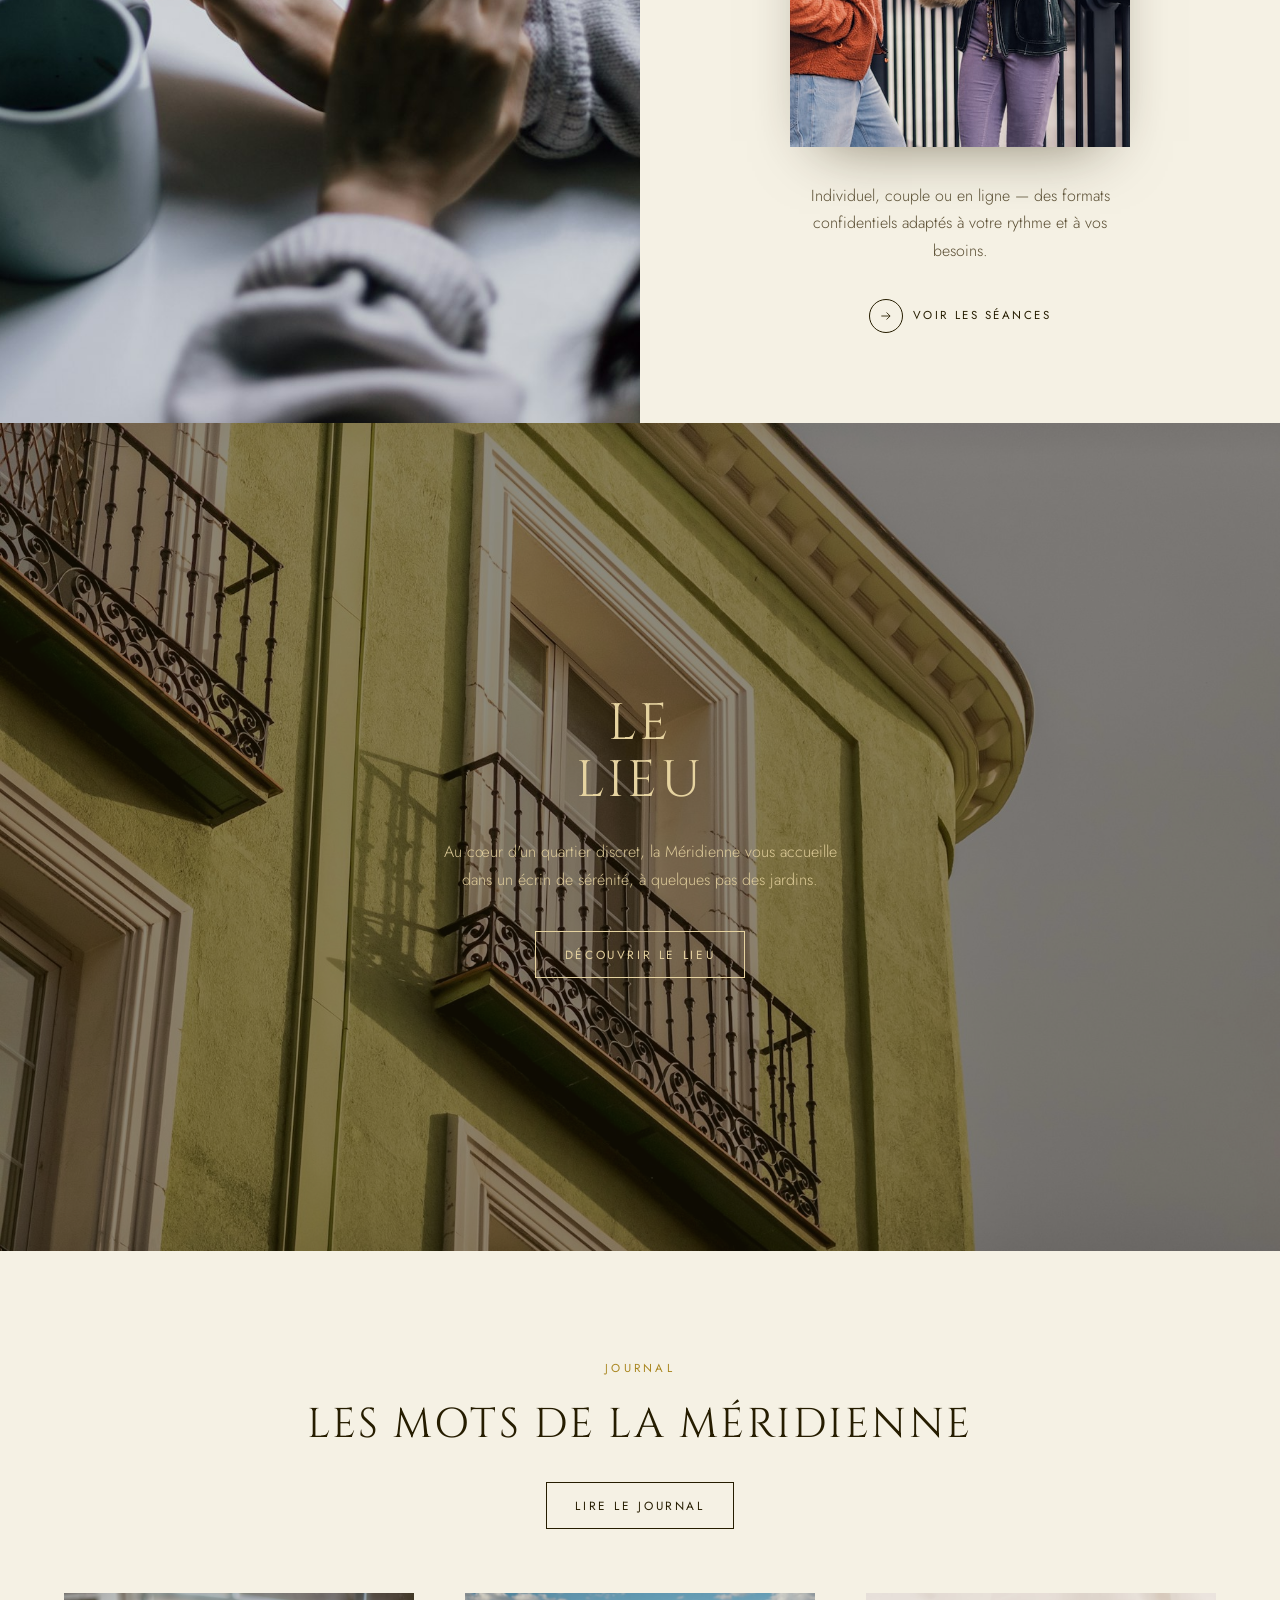
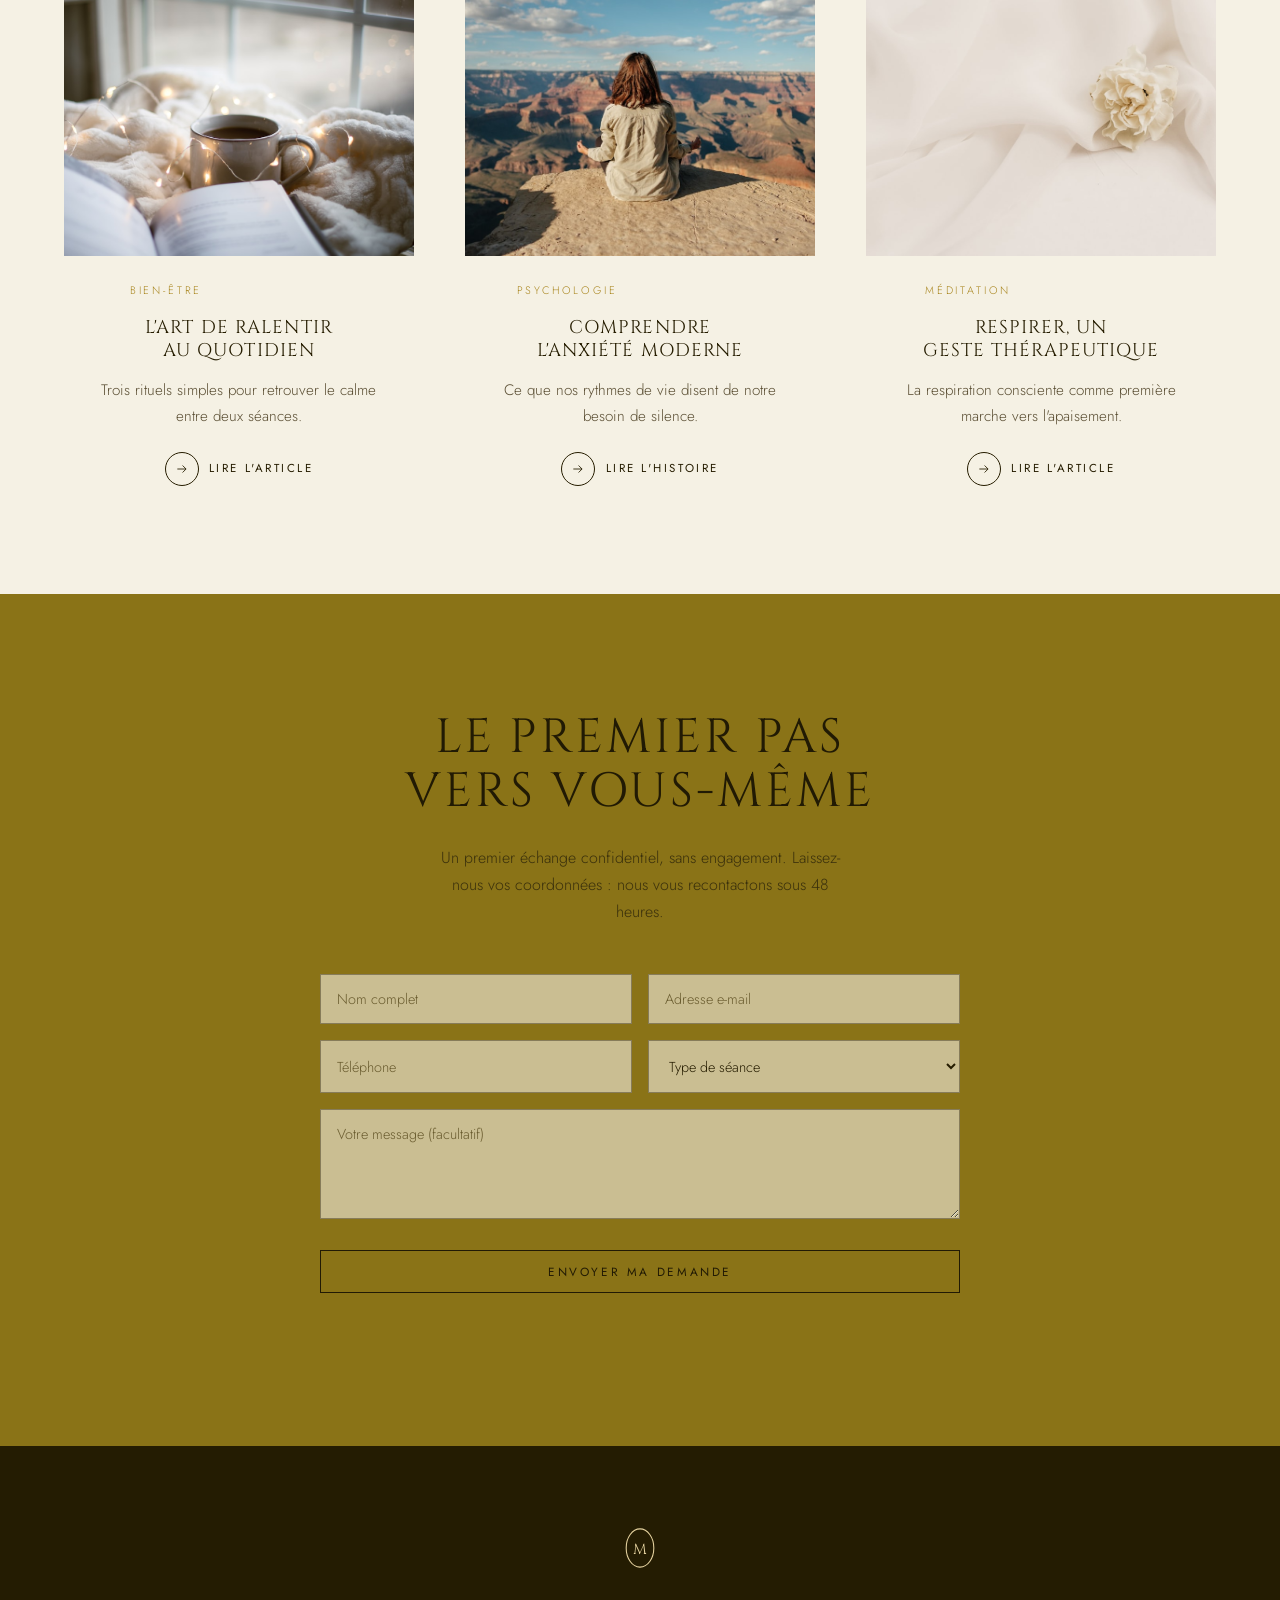
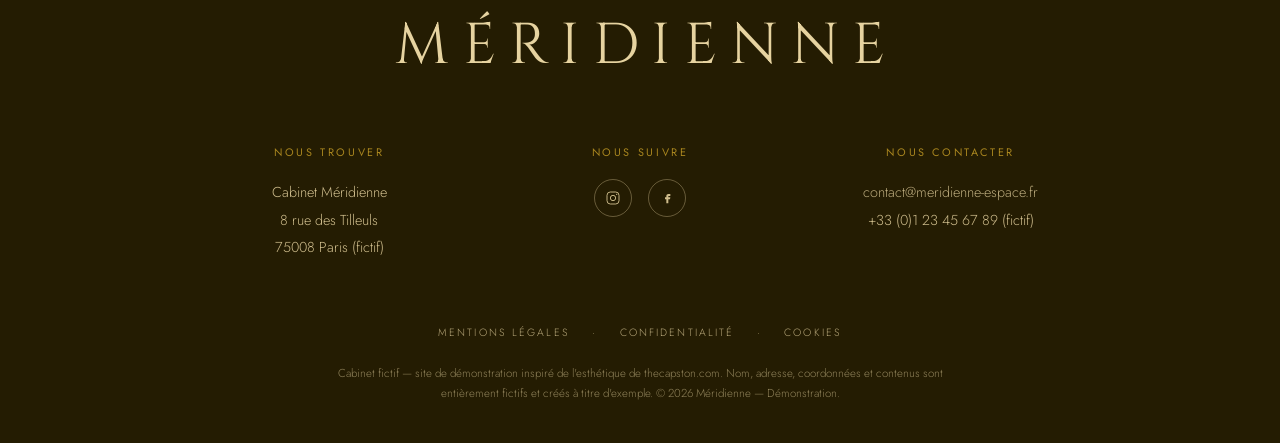
==== commit 3dff41aa: "Refonte du site : template Méridienne (psychothérapie de luxe) inspiré de The Capston - Recréation f" ====
--- a/index.html
+++ b/index.html
@@ -3,216 +3,262 @@
 <head>
 <meta charset="UTF-8">
 <meta name="viewport" content="width=device-width, initial-scale=1.0">
-<title>LUMENA — Clos Saint-Honoré</title>
-<meta name="description" content="LUMENA, résidence privée d'exception au Clos Saint-Honoré. Contenu fictif — projet de démonstration.">
+<title>Méridienne — Espace Confidentiel · Psychothérapie d'exception</title>
+<meta name="description" content="Méridienne, cabinet de psychothérapie d'exception pensé comme un refuge. Écoute profonde, accompagnement sur mesure. Site de démonstration — contenu fictif.">
+<meta name="theme-color" content="#241c02">
 <link rel="preconnect" href="https://fonts.googleapis.com">
 <link rel="preconnect" href="https://fonts.gstatic.com" crossorigin>
-<link href="https://fonts.googleapis.com/css2?family=Cormorant+Garamond:wght@300;400;500;600&family=Jost:wght@300;400;500;600&display=swap" rel="stylesheet">
+<link href="https://fonts.googleapis.com/css2?family=Cinzel:wght@400;500;600&family=Jost:wght@300;400;500&display=swap" rel="stylesheet">
 <link rel="stylesheet" href="css/style.css">
+<link rel="icon" href="data:image/svg+xml,%3Csvg xmlns='http://www.w3.org/2000/svg' viewBox='0 0 32 40'%3E%3Cellipse cx='16' cy='20' rx='13' ry='18' fill='none' stroke='%23a9861f' stroke-width='1.2'/%3E%3Ctext x='16' y='26' font-family='serif' font-size='16' text-anchor='middle' fill='%23a9861f'%3EM%3C/text%3E%3C/svg%3E">
 </head>
 <body>
 
-<div class="fictif-banner">Site de démonstration — contenu entièrement fictif</div>
-
+<!-- ============ HEADER ============ -->
 <header class="site-header" id="siteHeader">
   <button class="menu-toggle" id="menuToggle" aria-label="Ouvrir le menu" aria-expanded="false">
     <span></span><span></span><span></span>
   </button>
-  <a href="#top" class="logo-mark" aria-label="LUMENA — accueil">
-    <svg viewBox="0 0 120 150" class="logo-svg" aria-hidden="true">
-      <rect x="4" y="4" width="112" height="142" rx="56" fill="none" stroke="currentColor" stroke-width="1.2"/>
-      <text x="60" y="42" text-anchor="middle" class="logo-letters">L</text>
-      <text x="60" y="68" text-anchor="middle" class="logo-letters">U</text>
-      <text x="60" y="94" text-anchor="middle" class="logo-letters">M</text>
-      <text x="60" y="120" text-anchor="middle" class="logo-letters">E</text>
-      <line x1="18" y1="14" x2="102" y2="136" stroke="currentColor" stroke-width="0.6"/>
-      <line x1="102" y1="14" x2="18" y2="136" stroke="currentColor" stroke-width="0.6"/>
+
+  <a href="#top" class="brand" aria-label="Méridienne — accueil">
+    <svg class="brand-mark" viewBox="0 0 32 40" aria-hidden="true">
+      <ellipse cx="16" cy="20" rx="13" ry="18" fill="none" stroke="currentColor" stroke-width="1"/>
+      <text x="16" y="25.5" text-anchor="middle" font-family="Cinzel, serif" font-size="14" fill="currentColor">M</text>
     </svg>
-    <span class="logo-word">LUMENA</span>
+    <span class="brand-name">Méridienne</span>
+    <span class="brand-sub">Espace Confidentiel</span>
   </a>
-  <a href="#inscription" class="btn btn-outline register-btn">S'inscrire</a>
+
+  <div class="header-cta">
+    <a href="#rendez-vous" class="btn btn--pill">Prendre rendez-vous</a>
+  </div>
 </header>
 
-<nav class="mobile-nav" id="mobileNav">
-  <a href="#residences" class="nav-link">Résidences</a>
-  <a href="#vivre" class="nav-link">Vivre ici</a>
-  <a href="#galerie" class="nav-link">Galerie</a>
-  <a href="#emplacement" class="nav-link">Emplacement</a>
-  <a href="#inscription" class="nav-link">Contact</a>
+<!-- ============ MENU PLEIN ÉCRAN ============ -->
+<nav class="overlay-nav" id="overlayNav" aria-label="Navigation principale">
+  <a href="#approche">L'Approche</a>
+  <a href="#cabinet">Le Cabinet</a>
+  <a href="#accompagnement">L'Accompagnement</a>
+  <a href="#seances">Les Séances</a>
+  <a href="#lieu">Le Lieu</a>
+  <a href="#journal">Journal</a>
+  <a href="#rendez-vous">Rendez-vous</a>
 </nav>
 
 <main id="top">
 
+  <!-- ============ HERO ============ -->
   <section class="hero">
     <div class="hero-bg" aria-hidden="true"></div>
-    <div class="hero-content reveal">
-      <p class="eyebrow">Résidences privées</p>
-      <h1 class="hero-title">LUMENA</h1>
-      <p class="hero-subtitle">Clos Saint-Honoré</p>
-      <a href="#residences" class="scroll-cue" aria-label="Découvrir">
-        <svg width="20" height="34" viewBox="0 0 20 34"><path d="M10 0v30M2 22l8 8 8-8" fill="none" stroke="currentColor" stroke-width="1"/></svg>
-      </a>
-    </div>
-  </section>
-
-  <section class="intro" id="vivre">
-    <div class="intro-inner reveal">
-      <p class="eyebrow">L'adresse</p>
-      <h2>Un art de vivre confidentiel</h2>
-      <p class="lede">
-        Nichée derrière une façade haussmannienne préservée, LUMENA rassemble vingt-deux résidences
-        d'exception autour d'un jardin intérieur planté de tilleuls centenaires. Un lieu pensé pour
-        celles et ceux qui recherchent, au cœur de la ville, la quiétude d'un refuge.
-      </p>
-    </div>
-  </section>
-
-  <section class="amenities" id="amenities">
-    <div class="section-head reveal">
-      <p class="eyebrow">Prestations</p>
-      <h2>Le confort sans compromis</h2>
-    </div>
-    <div class="amenities-grid">
-      <article class="amenity reveal">
-        <svg viewBox="0 0 48 48" class="amenity-icon"><circle cx="24" cy="24" r="22" fill="none" stroke="currentColor" stroke-width="1"/><path d="M14 26c2-8 6-12 10-12s8 4 10 12" fill="none" stroke="currentColor" stroke-width="1"/></svg>
-        <h3>Conciergerie 24h/24</h3>
-        <p>Un service personnalisé disponible à toute heure pour anticiper chacun de vos besoins.</p>
+    <div class="hero-inner reveal">
+      <h1 class="hero-title">Méridienne</h1>
+      <p class="hero-sub">Espace Confidentiel</p>
+      <a href="#manifeste" class="scroll-cue" aria-label="Découvrir">
+        <svg viewBox="0 0 18 34" aria-hidden="true"><path d="M9 0v28M2 21l7 7 7-7" fill="none" stroke="currentColor" stroke-width="1"/></svg>
+      </a>
+    </div>
+  </section>
+
+  <!-- ============ MANIFESTE ============ -->
+  <section class="manifesto" id="manifeste">
+    <div class="reveal">
+      <h2 class="display">Au-delà de l'écoute,<br>un espace<br>pour se retrouver</h2>
+      <p class="lede">Bienvenue à la Méridienne — un cabinet de psychothérapie d'exception, pensé comme
+        un refuge. Un lieu où le temps ralentit, où chaque mot est accueilli, où l'accompagnement
+        se vit autant qu'il se promet.</p>
+      <a href="#rendez-vous" class="btn">Prendre rendez-vous</a>
+    </div>
+  </section>
+
+  <!-- ============ L'APPROCHE ============ -->
+  <section class="feature" id="approche">
+    <div class="feature-media" style="background-image:url('assets/img/approche-bleed.jpg')" role="img" aria-label="Reflet d'eau apaisant"></div>
+    <div class="feature-body reveal">
+      <h2 class="display">L'<br>Approche</h2>
+      <img class="feature-frame" src="assets/img/approche-frame.jpg" alt="Texture douce et lumineuse">
+      <p>Une écoute profonde et sur mesure, nourrie par des méthodes éprouvées et une présence
+        pleinement attentive.</p>
+      <a href="#rendez-vous" class="arrow-link">
+        <span class="circ"><svg viewBox="0 0 24 24" fill="none"><path d="M4 12h15M13 6l6 6-6 6" stroke="currentColor" stroke-width="1.5"/></svg></span>
+        Découvrir l'approche
+      </a>
+    </div>
+  </section>
+
+  <!-- ============ LE CABINET ============ -->
+  <section class="feature" id="cabinet">
+    <div class="feature-media" style="background-image:url('assets/img/cabinet-frame.jpg')" role="img" aria-label="Salon feutré du cabinet"></div>
+    <div class="feature-body reveal">
+      <h2 class="display">Le<br>Cabinet</h2>
+      <img class="feature-frame" src="assets/img/cabinet-bleed.jpg" alt="Fauteuil dans une pièce lumineuse">
+      <p>Un cocon feutré, loin de l'agitation — chaque détail pensé pour apaiser dès le seuil
+        franchi.</p>
+      <a href="#lieu" class="arrow-link">
+        <span class="circ"><svg viewBox="0 0 24 24" fill="none"><path d="M4 12h15M13 6l6 6-6 6" stroke="currentColor" stroke-width="1.5"/></svg></span>
+        Visiter le cabinet
+      </a>
+    </div>
+  </section>
+
+  <!-- ============ L'ACCOMPAGNEMENT ============ -->
+  <section class="feature" id="accompagnement">
+    <div class="feature-media" style="background-image:url('assets/img/accompagnement-bleed.jpg')" role="img" aria-label="Thé et bougies, ambiance chaleureuse"></div>
+    <div class="feature-body reveal">
+      <h2 class="display">L'<br>Accompagnement</h2>
+      <img class="feature-frame" src="assets/img/accompagnement-frame.jpg" alt="Nature morte chaleureuse">
+      <p>Un sanctuaire privé où chaque séance est conçue pour vous aider à vous poser, vous
+        ressourcer et avancer.</p>
+      <a href="#rendez-vous" class="arrow-link">
+        <span class="circ"><svg viewBox="0 0 24 24" fill="none"><path d="M4 12h15M13 6l6 6-6 6" stroke="currentColor" stroke-width="1.5"/></svg></span>
+        Découvrir l'accompagnement
+      </a>
+    </div>
+  </section>
+
+  <!-- ============ LES SÉANCES ============ -->
+  <section class="feature" id="seances">
+    <div class="feature-media" style="background-image:url('assets/img/seances-bleed.jpg')" role="img" aria-label="Échange autour d'une table"></div>
+    <div class="feature-body reveal">
+      <h2 class="display">Les<br>Séances</h2>
+      <img class="feature-frame" src="assets/img/seances-frame.jpg" alt="Deux personnes en conversation">
+      <p>Individuel, couple ou en ligne — des formats confidentiels adaptés à votre rythme et à
+        vos besoins.</p>
+      <a href="#rendez-vous" class="arrow-link">
+        <span class="circ"><svg viewBox="0 0 24 24" fill="none"><path d="M4 12h15M13 6l6 6-6 6" stroke="currentColor" stroke-width="1.5"/></svg></span>
+        Voir les séances
+      </a>
+    </div>
+  </section>
+
+  <!-- ============ LE LIEU ============ -->
+  <section class="location" id="lieu">
+    <div class="location-bg" aria-hidden="true"></div>
+    <div class="location-inner reveal">
+      <h2 class="display">Le<br>Lieu</h2>
+      <p>Au cœur d'un quartier discret, la Méridienne vous accueille dans un écrin de sérénité,
+        à quelques pas des jardins.</p>
+      <a href="#rendez-vous" class="btn btn--light">Découvrir le lieu</a>
+    </div>
+  </section>
+
+  <!-- ============ JOURNAL ============ -->
+  <section class="journal" id="journal">
+    <div class="journal-head reveal">
+      <p class="eyebrow">Journal</p>
+      <h2 class="display">Les mots de la Méridienne</h2>
+      <a href="#journal" class="btn">Lire le journal</a>
+    </div>
+    <div class="journal-grid">
+      <article class="card reveal">
+        <img class="card-img" src="assets/img/journal-1.jpg" alt="Tasse et livre dans une ambiance cosy">
+        <p class="cat">Bien-être</p>
+        <h3>L'art de ralentir<br>au quotidien</h3>
+        <p>Trois rituels simples pour retrouver le calme entre deux séances.</p>
+        <a href="#journal" class="arrow-link">
+          <span class="circ"><svg viewBox="0 0 24 24" fill="none"><path d="M4 12h15M13 6l6 6-6 6" stroke="currentColor" stroke-width="1.5"/></svg></span>
+          Lire l'article
+        </a>
       </article>
-      <article class="amenity reveal">
-        <svg viewBox="0 0 48 48" class="amenity-icon"><rect x="10" y="18" width="28" height="20" fill="none" stroke="currentColor" stroke-width="1"/><path d="M14 18l10-8 10 8" fill="none" stroke="currentColor" stroke-width="1"/></svg>
-        <h3>Jardin privé</h3>
-        <p>Un jardin clos de 900 m², accessible aux seuls résidents, dessiné par un paysagiste primé.</p>
+      <article class="card reveal">
+        <img class="card-img" src="assets/img/journal-2.jpg" alt="Personne contemplant un paysage">
+        <p class="cat">Psychologie</p>
+        <h3>Comprendre<br>l'anxiété moderne</h3>
+        <p>Ce que nos rythmes de vie disent de notre besoin de silence.</p>
+        <a href="#journal" class="arrow-link">
+          <span class="circ"><svg viewBox="0 0 24 24" fill="none"><path d="M4 12h15M13 6l6 6-6 6" stroke="currentColor" stroke-width="1.5"/></svg></span>
+          Lire l'histoire
+        </a>
       </article>
-      <article class="amenity reveal">
-        <svg viewBox="0 0 48 48" class="amenity-icon"><rect x="8" y="8" width="32" height="32" rx="4" fill="none" stroke="currentColor" stroke-width="1"/><path d="M16 24h16M24 16v16" stroke="currentColor" stroke-width="1"/></svg>
-        <h3>Spa &amp; bien-être</h3>
-        <p>Piscine intérieure chauffée, hammam et salle de sport équipée, réservés à la résidence.</p>
+      <article class="card reveal">
+        <img class="card-img" src="assets/img/journal-3.jpg" alt="Fleur délicate sur tissu clair">
+        <p class="cat">Méditation</p>
+        <h3>Respirer, un<br>geste thérapeutique</h3>
+        <p>La respiration consciente comme première marche vers l'apaisement.</p>
+        <a href="#journal" class="arrow-link">
+          <span class="circ"><svg viewBox="0 0 24 24" fill="none"><path d="M4 12h15M13 6l6 6-6 6" stroke="currentColor" stroke-width="1.5"/></svg></span>
+          Lire l'article
+        </a>
       </article>
-      <article class="amenity reveal">
-        <svg viewBox="0 0 48 48" class="amenity-icon"><path d="M24 6l4 12h12l-10 8 4 12-10-8-10 8 4-12-10-8h12z" fill="none" stroke="currentColor" stroke-width="1"/></svg>
-        <h3>Toit-terrasse</h3>
-        <p>Une terrasse panoramique partagée, avec vue dégagée sur les toits de la ville.</p>
-      </article>
-      <article class="amenity reveal">
-        <svg viewBox="0 0 48 48" class="amenity-icon"><rect x="10" y="14" width="28" height="24" rx="2" fill="none" stroke="currentColor" stroke-width="1"/><circle cx="24" cy="26" r="5" fill="none" stroke="currentColor" stroke-width="1"/></svg>
-        <h3>Parking sécurisé</h3>
-        <p>Places de stationnement privatives en sous-sol, avec bornes de recharge électrique.</p>
-      </article>
-      <article class="amenity reveal">
-        <svg viewBox="0 0 48 48" class="amenity-icon"><path d="M8 38V18l16-10 16 10v20" fill="none" stroke="currentColor" stroke-width="1"/><path d="M18 38V26h12v12" fill="none" stroke="currentColor" stroke-width="1"/></svg>
-        <h3>Salon de réception</h3>
-        <p>Un salon commun élégant, disponible sur réservation pour vos événements privés.</p>
-      </article>
-    </div>
-  </section>
-
-  <section class="residences" id="residences">
-    <div class="section-head reveal">
-      <p class="eyebrow">Les résidences</p>
-      <h2>Quatre typologies, un même raffinement</h2>
-    </div>
-    <div class="plans-grid">
-      <article class="plan-card reveal">
-        <div class="plan-visual plan-visual--1"></div>
-        <h3>Appartement</h3>
-        <p class="plan-meta">2 pièces — dès 58 m²</p>
-        <p class="plan-price">À partir de 690 000 €*</p>
-      </article>
-      <article class="plan-card reveal">
-        <div class="plan-visual plan-visual--2"></div>
-        <h3>Appartement Jardin</h3>
-        <p class="plan-meta">3 pièces — dès 84 m²</p>
-        <p class="plan-price">À partir de 990 000 €*</p>
-      </article>
-      <article class="plan-card reveal">
-        <div class="plan-visual plan-visual--3"></div>
-        <h3>Duplex</h3>
-        <p class="plan-meta">4 pièces — dès 120 m²</p>
-        <p class="plan-price">À partir de 1 480 000 €*</p>
-      </article>
-      <article class="plan-card reveal">
-        <div class="plan-visual plan-visual--4"></div>
-        <h3>Penthouse</h3>
-        <p class="plan-meta">5 pièces — dès 210 m², terrasse privée</p>
-        <p class="plan-price">Sur consultation*</p>
-      </article>
-    </div>
-    <p class="fine-print reveal">*Prix indicatifs fictifs, donnés à titre d'exemple pour cette démonstration.</p>
-  </section>
-
-  <section class="gallery" id="galerie">
-    <div class="section-head reveal">
-      <p class="eyebrow">Galerie</p>
-      <h2>L'esprit du lieu</h2>
-    </div>
-    <div class="gallery-grid">
-      <figure class="gallery-item gallery-item--1 reveal"><figcaption>Hall d'entrée</figcaption></figure>
-      <figure class="gallery-item gallery-item--2 reveal"><figcaption>Suite parentale</figcaption></figure>
-      <figure class="gallery-item gallery-item--3 reveal"><figcaption>Jardin intérieur</figcaption></figure>
-      <figure class="gallery-item gallery-item--4 reveal"><figcaption>Toit-terrasse</figcaption></figure>
-      <figure class="gallery-item gallery-item--5 reveal"><figcaption>Salon de réception</figcaption></figure>
-      <figure class="gallery-item gallery-item--6 reveal"><figcaption>Cuisine ouverte</figcaption></figure>
-    </div>
-  </section>
-
-  <section class="location" id="emplacement">
-    <div class="location-inner">
-      <div class="location-text reveal">
-        <p class="eyebrow">Emplacement</p>
-        <h2>Au cœur du 8<sup>e</sup> arrondissement</h2>
-        <p class="lede">
-          12 rue du Clos-Saint-Honoré, à deux pas des jardins et des grandes maisons. Un quartier
-          discret, entre commerces de bouche, galeries d'art et institutions historiques.
-        </p>
-        <ul class="location-list">
-          <li>4 min à pied — Métro Ligne 9 (fictive)</li>
-          <li>7 min à pied — Jardins publics</li>
-          <li>12 min en voiture — Aéroport d'affaires (fictif)</li>
-        </ul>
-      </div>
-      <div class="location-map reveal" aria-hidden="true">
-        <span>Plan illustratif — quartier fictif</span>
-      </div>
-    </div>
-  </section>
-
-  <section class="register" id="inscription">
-    <div class="register-inner reveal">
-      <p class="eyebrow">Sur invitation</p>
-      <h2>Demandez votre présentation privée</h2>
-      <p class="lede">Laissez-nous vos coordonnées pour recevoir la brochure complète et organiser une visite.</p>
-      <form class="register-form" id="registerForm">
-        <div class="form-row">
-          <input type="text" name="name" placeholder="Nom complet" required>
-          <input type="email" name="email" placeholder="Adresse e-mail" required>
+    </div>
+  </section>
+
+  <!-- ============ CTA FINALE + FORMULAIRE ============ -->
+  <section class="cta-final" id="rendez-vous">
+    <div class="reveal">
+      <h2 class="display">Le premier pas<br>vers vous-même</h2>
+      <p class="cta-lead">Un premier échange confidentiel, sans engagement. Laissez-nous vos
+        coordonnées : nous vous recontactons sous 48 heures.</p>
+      <form class="rdv-form" id="rdvForm" novalidate>
+        <div class="row">
+          <input type="text" name="nom" placeholder="Nom complet" required autocomplete="name">
+          <input type="email" name="email" placeholder="Adresse e-mail" required autocomplete="email">
         </div>
-        <div class="form-row">
-          <input type="tel" name="phone" placeholder="Téléphone">
-          <select name="typologie">
-            <option value="">Typologie souhaitée</option>
-            <option>Appartement</option>
-            <option>Appartement Jardin</option>
-            <option>Duplex</option>
-            <option>Penthouse</option>
+        <div class="row">
+          <input type="tel" name="tel" placeholder="Téléphone" autocomplete="tel">
+          <select name="format" aria-label="Type de séance">
+            <option value="">Type de séance</option>
+            <option>Séance individuelle</option>
+            <option>Séance de couple</option>
+            <option>Séance en ligne</option>
           </select>
         </div>
         <textarea name="message" placeholder="Votre message (facultatif)" rows="3"></textarea>
-        <button type="submit" class="btn btn-solid">Envoyer ma demande</button>
-        <p class="form-status" id="formStatus" role="status"></p>
+        <button type="submit" class="btn">Envoyer ma demande</button>
+        <p class="form-status" id="formStatus" role="status" aria-live="polite"></p>
       </form>
     </div>
   </section>
 
 </main>
 
+<!-- ============ FOOTER ============ -->
 <footer class="site-footer">
-  <div class="footer-inner">
-    <a href="#top" class="logo-word footer-logo">LUMENA</a>
-    <p class="footer-address">12 rue du Clos-Saint-Honoré — Quartier fictif</p>
-    <p class="footer-legal">Projet et contenu entièrement fictifs, créés à titre de démonstration. Toute ressemblance avec un programme immobilier existant serait fortuite.</p>
-    <p class="footer-copy">© 2026 LUMENA — Démonstration</p>
+  <svg class="footer-mark" viewBox="0 0 32 40" aria-hidden="true">
+    <ellipse cx="16" cy="20" rx="13" ry="18" fill="none" stroke="currentColor" stroke-width="1"/>
+    <text x="16" y="25.5" text-anchor="middle" font-family="Cinzel, serif" font-size="14" fill="currentColor">M</text>
+  </svg>
+  <div class="footer-name">Méridienne</div>
+
+  <div class="footer-cols">
+    <div>
+      <h4>Nous trouver</h4>
+      <p>Cabinet Méridienne<br>8 rue des Tilleuls<br>75008 Paris (fictif)</p>
+    </div>
+    <div>
+      <h4>Nous suivre</h4>
+      <div class="socials">
+        <a href="#journal" aria-label="Instagram (fictif)">
+          <svg viewBox="0 0 24 24" fill="none" stroke="currentColor" stroke-width="1.4"><rect x="3" y="3" width="18" height="18" rx="5"/><circle cx="12" cy="12" r="4"/><circle cx="17.5" cy="6.5" r="1" fill="currentColor" stroke="none"/></svg>
+        </a>
+        <a href="#journal" aria-label="Facebook (fictif)">
+          <svg viewBox="0 0 24 24" fill="currentColor"><path d="M14 9h3V6h-3c-1.7 0-3 1.3-3 3v2H9v3h2v6h3v-6h2.5l.5-3H14V9.5c0-.3.2-.5.5-.5H14z"/></svg>
+        </a>
+      </div>
+    </div>
+    <div>
+      <h4>Nous contacter</h4>
+      <p><a href="mailto:contact@meridienne-espace.fr">contact@meridienne-espace.fr</a><br>
+         +33 (0)1 23 45 67 89 (fictif)</p>
+    </div>
   </div>
+
+  <div class="footer-legal">
+    <a href="#top">Mentions légales</a><span>·</span>
+    <a href="#top">Confidentialité</a><span>·</span>
+    <a href="#top">Cookies</a>
+  </div>
+  <p class="footer-fine">Cabinet fictif — site de démonstration inspiré de l'esthétique de
+    thecapston.com. Nom, adresse, coordonnées et contenus sont entièrement fictifs et créés à
+    titre d'exemple. © 2026 Méridienne — Démonstration.</p>
 </footer>
+
+<!-- ============ BANNIÈRE DÉMO ============ -->
+<aside class="demo-banner" id="demoBanner" role="note">
+  <h5>Site de démonstration</h5>
+  <p>Ce site est une maquette. Le cabinet, les coordonnées et les textes sont entièrement fictifs,
+     créés à titre d'exemple.</p>
+  <button class="btn" id="demoDismiss">J'ai compris</button>
+</aside>
 
 <script src="js/script.js"></script>
 </body>
--- a/css/style.css
+++ b/css/style.css
@@ -1,352 +1,371 @@
-:root {
-  --ink: #0f0f0d;
-  --ink-2: #1a1917;
-  --cream: #f4efe6;
-  --gold: #cbb281;
-  --gold-light: #e6d8b8;
-  --line: rgba(203, 178, 129, 0.25);
-  --serif: 'Cormorant Garamond', serif;
-  --sans: 'Jost', sans-serif;
-}
-
-* { box-sizing: border-box; margin: 0; padding: 0; }
-
-html { scroll-behavior: smooth; }
-
-body {
-  background: var(--cream);
-  color: var(--ink);
-  font-family: var(--sans);
-  font-weight: 300;
-  overflow-x: hidden;
-}
-
-img, svg { display: block; max-width: 100%; }
-
-.eyebrow {
-  font-family: var(--sans);
-  text-transform: uppercase;
-  letter-spacing: 0.25em;
-  font-size: 0.72rem;
-  color: var(--gold);
-  margin-bottom: 1rem;
-}
-
-h1, h2, h3 { font-family: var(--serif); font-weight: 400; line-height: 1.1; }
-
-.lede { font-size: 1.05rem; line-height: 1.8; max-width: 42rem; color: #3a372f; }
-
-/* Fictif banner */
-.fictif-banner {
-  background: var(--ink);
-  color: var(--gold-light);
-  text-align: center;
-  font-family: var(--sans);
-  font-size: 0.7rem;
-  letter-spacing: 0.12em;
-  text-transform: uppercase;
-  padding: 0.5rem 1rem;
-}
-
-/* Header */
-.site-header {
-  position: fixed;
-  top: 2.1rem;
-  left: 0; right: 0;
-  z-index: 100;
-  display: flex;
-  align-items: center;
-  justify-content: space-between;
-  padding: 1.4rem 2rem;
-  transition: background 0.3s ease, padding 0.3s ease;
-}
-
-.site-header.scrolled {
-  background: rgba(15, 15, 13, 0.92);
-  padding: 0.8rem 2rem;
-  backdrop-filter: blur(6px);
-}
-
-.menu-toggle {
-  width: 32px; height: 22px;
-  background: none; border: none; cursor: pointer;
-  display: flex; flex-direction: column; justify-content: space-between;
-  padding: 0;
-}
-.menu-toggle span {
-  display: block; height: 1px; width: 100%;
-  background: var(--gold-light);
-}
-
-.logo-mark {
-  display: flex; align-items: center; gap: 0.6rem;
-  text-decoration: none;
-  color: var(--gold-light);
-  position: absolute;
-  left: 50%; transform: translateX(-50%);
-}
-.logo-svg { width: 34px; height: 42px; color: var(--gold-light); }
-.logo-letters { font-family: var(--serif); font-size: 12px; fill: currentColor; }
-.logo-word {
-  font-family: var(--serif);
-  font-size: 1.3rem;
-  letter-spacing: 0.15em;
-  color: var(--gold-light);
-  text-decoration: none;
-  display: none;
-}
-
-.btn {
-  font-family: var(--sans);
-  font-size: 0.72rem;
-  text-transform: uppercase;
-  letter-spacing: 0.18em;
-  padding: 0.85rem 1.6rem;
-  text-decoration: none;
-  border: 1px solid var(--gold);
-  color: var(--gold-light);
-  background: transparent;
-  cursor: pointer;
-  transition: background 0.25s ease, color 0.25s ease;
-}
-.btn-outline:hover { background: var(--gold); color: var(--ink); }
-.btn-solid { background: var(--ink); color: var(--gold-light); border-color: var(--ink); }
-.btn-solid:hover { background: #2a2822; }
-
-/* Mobile nav */
-.mobile-nav {
-  position: fixed;
-  inset: 0;
-  background: var(--ink);
-  z-index: 99;
-  display: flex;
-  flex-direction: column;
-  align-items: center;
-  justify-content: center;
-  gap: 2rem;
-  transform: translateY(-100%);
-  transition: transform 0.4s ease;
-}
-.mobile-nav.open { transform: translateY(0); }
-.nav-link {
-  font-family: var(--serif);
-  font-size: 1.8rem;
-  color: var(--gold-light);
-  text-decoration: none;
-  letter-spacing: 0.05em;
-}
-
-/* Hero */
-.hero {
-  position: relative;
-  min-height: 100vh;
-  display: flex;
-  align-items: flex-end;
-  justify-content: center;
-  color: var(--gold-light);
-  overflow: hidden;
-}
-.hero-bg {
-  position: absolute; inset: 0;
-  background:
-    radial-gradient(ellipse at 50% 20%, rgba(203,178,129,0.12), transparent 55%),
-    linear-gradient(180deg, #1c1a16 0%, #100f0d 55%, #0a0908 100%);
-  z-index: 0;
-}
-.hero-bg::after {
-  content: "";
-  position: absolute; inset: 0;
-  background-image:
-    repeating-linear-gradient(115deg, rgba(203,178,129,0.05) 0 1px, transparent 1px 90px),
-    repeating-linear-gradient(25deg, rgba(203,178,129,0.04) 0 1px, transparent 1px 120px);
-  opacity: 0.6;
-}
-.hero-content {
-  position: relative;
-  z-index: 1;
-  text-align: center;
-  padding-bottom: 5rem;
-}
-.hero-title {
-  font-size: clamp(3.5rem, 12vw, 7rem);
-  letter-spacing: 0.06em;
-  margin-bottom: 0.5rem;
-}
-.hero-subtitle {
-  font-family: var(--sans);
-  text-transform: uppercase;
-  letter-spacing: 0.35em;
-  font-size: 0.85rem;
-  color: var(--gold);
-  margin-bottom: 3rem;
-}
-.scroll-cue { color: var(--gold-light); opacity: 0.7; }
-
-/* Intro */
-.intro { padding: 8rem 1.5rem; text-align: center; }
-.intro-inner { max-width: 46rem; margin: 0 auto; }
-.intro h2 { font-size: clamp(2rem, 4vw, 2.8rem); margin-bottom: 1.5rem; }
-.intro .lede { margin: 0 auto; }
-
-/* Section head */
-.section-head { text-align: center; padding: 0 1.5rem; margin-bottom: 3.5rem; }
-.section-head h2 { font-size: clamp(2rem, 4vw, 2.6rem); }
-
-/* Amenities */
-.amenities { background: var(--ink); color: var(--gold-light); padding: 7rem 1.5rem; }
-.amenities .eyebrow { color: var(--gold); }
-.amenities-grid {
-  display: grid;
-  grid-template-columns: repeat(auto-fit, minmax(230px, 1fr));
-  gap: 3rem;
-  max-width: 72rem; margin: 0 auto;
-}
-.amenity { text-align: center; padding: 1.5rem; }
-.amenity-icon { width: 42px; height: 42px; margin: 0 auto 1.2rem; color: var(--gold); }
-.amenity h3 { font-size: 1.3rem; margin-bottom: 0.7rem; }
-.amenity p { font-size: 0.9rem; line-height: 1.7; color: #cfc7b4; }
-
-/* Residences / plans */
-.residences { padding: 7rem 1.5rem; }
-.plans-grid {
-  display: grid;
-  grid-template-columns: repeat(auto-fit, minmax(230px, 1fr));
-  gap: 2rem;
-  max-width: 78rem; margin: 0 auto;
-}
-.plan-card { text-align: left; }
-.plan-visual {
-  aspect-ratio: 4/5;
-  margin-bottom: 1.2rem;
-  background: linear-gradient(150deg, #d8cbaa, #a98f5f);
-  position: relative;
-  overflow: hidden;
-}
-.plan-visual::before {
-  content: "";
-  position: absolute; inset: 0;
-  background: repeating-linear-gradient(70deg, rgba(255,255,255,0.08) 0 2px, transparent 2px 26px);
-}
-.plan-visual--1 { background: linear-gradient(150deg, #d9d0be, #9c8a63); }
-.plan-visual--2 { background: linear-gradient(150deg, #c7bfa1, #7f6f4a); }
-.plan-visual--3 { background: linear-gradient(150deg, #b8ac86, #6b5c3a); }
-.plan-visual--4 { background: linear-gradient(150deg, #a89a6f, #3e3521); }
-.plan-card h3 { font-size: 1.4rem; margin-bottom: 0.3rem; }
-.plan-meta { font-size: 0.85rem; color: #6b6656; margin-bottom: 0.4rem; }
-.plan-price { font-family: var(--serif); font-size: 1.15rem; color: #7a5f2f; }
-.fine-print { text-align: center; font-size: 0.75rem; color: #8a8571; margin-top: 3rem; }
-
-/* Gallery */
-.gallery { background: var(--ink); padding: 7rem 1.5rem; }
-.gallery .eyebrow { color: var(--gold); }
-.gallery .section-head h2 { color: var(--gold-light); }
-.gallery-grid {
-  display: grid;
-  grid-template-columns: repeat(3, 1fr);
-  gap: 1rem;
-  max-width: 80rem; margin: 0 auto;
-}
-.gallery-item {
-  aspect-ratio: 3/4;
-  position: relative;
-  display: flex; align-items: flex-end;
-  overflow: hidden;
-}
-.gallery-item figcaption {
-  position: relative; z-index: 1;
-  color: var(--gold-light);
-  font-family: var(--serif);
-  font-size: 1rem;
-  padding: 1.2rem;
-  letter-spacing: 0.03em;
-}
-.gallery-item::before {
-  content: "";
-  position: absolute; inset: 0;
-  background: linear-gradient(0deg, rgba(0,0,0,0.55), transparent 55%);
-  z-index: 0;
-}
-.gallery-item--1 { background: linear-gradient(160deg, #4a4335, #221f18); }
-.gallery-item--2 { background: linear-gradient(160deg, #5c5240, #2a2620); }
-.gallery-item--3 { background: linear-gradient(160deg, #3e4a3a, #1c221c); }
-.gallery-item--4 { background: linear-gradient(160deg, #4d4230, #201c14); }
-.gallery-item--5 { background: linear-gradient(160deg, #45403a, #1e1c18); }
-.gallery-item--6 { background: linear-gradient(160deg, #524736, #211c14); }
-
-/* Location */
-.location { padding: 7rem 1.5rem; }
-.location-inner {
-  display: grid;
-  grid-template-columns: 1fr 1fr;
-  gap: 3rem;
-  max-width: 72rem; margin: 0 auto;
-  align-items: center;
-}
-.location-list { margin-top: 1.5rem; list-style: none; }
-.location-list li {
-  padding: 0.6rem 0;
-  border-bottom: 1px solid rgba(0,0,0,0.08);
-  font-size: 0.9rem;
-  color: #514c3d;
-}
-.location-map {
-  aspect-ratio: 4/3;
-  background:
-    repeating-linear-gradient(0deg, rgba(122,95,47,0.08) 0 1px, transparent 1px 28px),
-    repeating-linear-gradient(90deg, rgba(122,95,47,0.08) 0 1px, transparent 1px 28px),
-    #e7ddc9;
-  display: flex; align-items: center; justify-content: center;
-  color: #8a7d5c;
-  font-size: 0.75rem;
-  letter-spacing: 0.08em;
-  text-transform: uppercase;
-  border: 1px solid var(--line);
-}
-
-/* Register */
-.register { background: var(--ink); color: var(--gold-light); padding: 7rem 1.5rem; }
-.register-inner { max-width: 40rem; margin: 0 auto; text-align: center; }
-.register .lede { color: #cfc7b4; margin: 0 auto 2.5rem; }
-.register-form { text-align: left; display: flex; flex-direction: column; gap: 1rem; }
-.form-row { display: grid; grid-template-columns: 1fr 1fr; gap: 1rem; }
-.register-form input, .register-form select, .register-form textarea {
-  background: transparent;
-  border: none;
-  border-bottom: 1px solid var(--line);
-  color: var(--gold-light);
-  font-family: var(--sans);
-  font-size: 0.9rem;
-  padding: 0.7rem 0.2rem;
-  outline: none;
-}
-.register-form select option { color: #111; }
-.register-form input::placeholder, .register-form textarea::placeholder { color: #8a8471; }
-.register-form input:focus, .register-form select:focus, .register-form textarea:focus { border-color: var(--gold); }
-.register-form button { align-self: flex-start; margin-top: 1rem; }
-.form-status { font-size: 0.8rem; color: var(--gold); min-height: 1.2rem; }
-
-/* Footer */
-.site-footer { background: #0a0908; color: #8a8471; padding: 4rem 1.5rem 2.5rem; text-align: center; }
-.footer-inner { max-width: 40rem; margin: 0 auto; }
-.footer-logo { display: inline-block; margin-bottom: 1.2rem; color: var(--gold-light); }
-.footer-address { font-size: 0.85rem; margin-bottom: 0.8rem; }
-.footer-legal { font-size: 0.75rem; line-height: 1.6; margin-bottom: 1.5rem; max-width: 30rem; margin-left: auto; margin-right: auto; }
-.footer-copy { font-size: 0.72rem; letter-spacing: 0.05em; }
-
-/* Reveal animation */
-.reveal { opacity: 0; transform: translateY(24px); transition: opacity 0.8s ease, transform 0.8s ease; }
-.reveal.in-view { opacity: 1; transform: translateY(0); }
-
-/* Responsive */
-@media (min-width: 720px) {
-  .logo-word { display: inline-block; }
-}
-@media (max-width: 900px) {
-  .gallery-grid { grid-template-columns: repeat(2, 1fr); }
-  .location-inner { grid-template-columns: 1fr; }
-}
-@media (max-width: 560px) {
-  .gallery-grid { grid-template-columns: 1fr; }
-  .form-row { grid-template-columns: 1fr; }
-  .site-header { padding: 1.1rem 1.2rem; }
-}
+/* =========================================================
+   MÉRIDIENNE — Espace Confidentiel
+   Template inspiré de l'esthétique de thecapston.com
+   (fond crème, brun profond, or, capitales romaines)
+   ========================================================= */
+
+:root{
+  --cream:      #f5f1e4;
+  --cream-card: #ece5d3;
+  --ink:        #261d00;
+  --ink-2:      #5b4f34;
+  --gold:       #a9861f;   /* accents / liens sur crème */
+  --gold-soft:  #e6d3a0;   /* accents sur fond sombre */
+  --olive:      #8a7317;   /* section CTA finale */
+  --brown:      #241c02;   /* footer */
+  --pill:       #e6d3a0;   /* bouton Register */
+  --maxw: 1400px;
+  --ease: cubic-bezier(.22,.61,.36,1);
+  --serif: "Cinzel", "Times New Roman", serif;
+  --sans:  "Jost", "Helvetica Neue", Arial, sans-serif;
+}
+
+*,*::before,*::after{ box-sizing:border-box; }
+html{ scroll-behavior:smooth; -webkit-font-smoothing:antialiased; }
+body{
+  margin:0;
+  background:var(--cream);
+  color:var(--ink);
+  font-family:var(--sans);
+  font-weight:300;
+  font-size:16px;
+  line-height:1.7;
+  overflow-x:hidden;
+}
+img{ max-width:100%; display:block; }
+a{ color:inherit; text-decoration:none; }
+h1,h2,h3{ font-family:var(--serif); font-weight:400; margin:0; }
+
+/* --------- Typographie utilitaire --------- */
+.eyebrow{
+  font-family:var(--sans);
+  font-weight:400;
+  font-size:.72rem;
+  letter-spacing:.28em;
+  text-transform:uppercase;
+  color:var(--gold);
+  margin:0 0 1.4rem;
+}
+.display{
+  font-family:var(--serif);
+  text-transform:uppercase;
+  letter-spacing:.06em;
+  line-height:1.12;
+  font-weight:400;
+}
+.lede{
+  max-width:38ch;
+  margin:0 auto;
+  color:var(--ink-2);
+  font-size:1.02rem;
+}
+
+/* --------- Boutons --------- */
+.btn{
+  display:inline-block;
+  font-family:var(--sans);
+  font-weight:400;
+  font-size:.74rem;
+  letter-spacing:.22em;
+  text-transform:uppercase;
+  padding:1.05em 2.4em;
+  border:1px solid var(--ink);
+  color:var(--ink);
+  background:transparent;
+  cursor:pointer;
+  transition:background .5s var(--ease), color .5s var(--ease), border-color .5s var(--ease);
+}
+.btn:hover{ background:var(--ink); color:var(--cream); }
+.btn--pill{
+  border-radius:999px;
+  background:var(--pill);
+  border-color:var(--pill);
+  color:var(--ink);
+  padding:.85em 1.9em;
+}
+.btn--pill:hover{ background:transparent; color:var(--pill); border-color:var(--pill); }
+.btn--light{ border-color:var(--gold-soft); color:var(--gold-soft); }
+.btn--light:hover{ background:var(--gold-soft); color:var(--ink); }
+
+/* lien flèche cerclée */
+.arrow-link{
+  display:inline-flex;
+  align-items:center;
+  gap:.9em;
+  font-family:var(--sans);
+  font-weight:400;
+  font-size:.72rem;
+  letter-spacing:.22em;
+  text-transform:uppercase;
+  color:var(--ink);
+}
+.arrow-link .circ{
+  width:34px;height:34px;border-radius:50%;
+  border:1px solid currentColor;
+  display:grid;place-items:center;
+  transition:background .45s var(--ease), color .45s var(--ease);
+}
+.arrow-link .circ svg{ width:14px;height:14px; }
+.arrow-link:hover .circ{ background:var(--ink); color:var(--cream); }
+.arrow-link--light{ color:var(--gold-soft); }
+.arrow-link--light:hover .circ{ background:var(--gold-soft); color:var(--ink); }
+
+/* =========================================================
+   HEADER
+   ========================================================= */
+.site-header{
+  position:fixed; inset:0 0 auto 0; z-index:60;
+  display:grid;
+  grid-template-columns:1fr auto 1fr;
+  align-items:center;
+  padding:1.5rem clamp(1.2rem,4vw,3rem);
+  color:var(--gold-soft);
+  transition:background .5s var(--ease), color .5s var(--ease), padding .5s var(--ease);
+}
+.site-header.solid{
+  background:rgba(40,34,15,.96);
+  color:var(--gold-soft);
+  padding:1rem clamp(1.2rem,4vw,3rem);
+  box-shadow:0 1px 0 rgba(230,211,160,.12);
+}
+.menu-toggle{
+  justify-self:start;
+  display:flex;flex-direction:column;gap:5px;
+  width:34px;background:none;border:0;cursor:pointer;padding:6px 0;color:inherit;
+}
+.menu-toggle span{ height:1px;width:26px;background:currentColor;transition:.4s var(--ease); }
+.menu-toggle.open span:nth-child(1){ transform:translateY(6px) rotate(45deg); }
+.menu-toggle.open span:nth-child(2){ opacity:0; }
+.menu-toggle.open span:nth-child(3){ transform:translateY(-6px) rotate(-45deg); }
+
+.brand{ justify-self:center;text-align:center;color:inherit;line-height:1; }
+.brand .brand-mark{ width:34px;height:44px;margin:0 auto .35rem;display:block;color:inherit; }
+.brand .brand-name{
+  display:block;
+  font-family:var(--serif);font-weight:400;
+  font-size:1.35rem;letter-spacing:.32em;text-transform:uppercase;
+  padding-left:.32em;
+}
+.brand .brand-sub{
+  display:block;
+  font-family:var(--sans);font-weight:300;
+  font-size:.58rem;letter-spacing:.42em;text-transform:uppercase;
+  margin-top:.35rem;opacity:.85;padding-left:.42em;
+}
+.header-cta{ justify-self:end; }
+
+/* menu plein écran */
+.overlay-nav{
+  position:fixed;inset:0;z-index:55;
+  background:rgba(36,28,2,.98);
+  color:var(--gold-soft);
+  display:flex;flex-direction:column;align-items:center;justify-content:center;
+  gap:1.4rem;
+  opacity:0;visibility:hidden;transform:translateY(-8px);
+  transition:opacity .5s var(--ease), transform .5s var(--ease), visibility .5s;
+}
+.overlay-nav.open{ opacity:1;visibility:visible;transform:none; }
+.overlay-nav a{
+  font-family:var(--serif);font-size:clamp(1.4rem,3vw,2.2rem);
+  text-transform:uppercase;letter-spacing:.12em;
+  opacity:.85;transition:opacity .35s var(--ease),color .35s var(--ease);
+}
+.overlay-nav a:hover{ opacity:1;color:#fff; }
+
+/* =========================================================
+   HERO
+   ========================================================= */
+.hero{
+  position:relative;height:100vh;min-height:600px;
+  display:flex;align-items:flex-end;justify-content:center;
+  text-align:center;color:var(--gold-soft);
+  padding-bottom:9vh;
+}
+.hero-bg{
+  position:absolute;inset:0;
+  background:url("../assets/img/hero.jpg") center/cover no-repeat;
+}
+.hero-bg::after{
+  content:"";position:absolute;inset:0;
+  background:linear-gradient(180deg,rgba(30,24,6,.45) 0%,rgba(30,24,6,.05) 35%,rgba(30,24,6,.55) 100%);
+}
+.hero-inner{ position:relative;z-index:2; }
+.hero-title{
+  font-family:var(--serif);font-weight:400;
+  font-size:clamp(3rem,9vw,7.5rem);
+  letter-spacing:.14em;text-transform:uppercase;
+  padding-left:.14em;color:#f4ead0;
+  text-shadow:0 2px 30px rgba(0,0,0,.35);
+}
+.hero-sub{
+  font-family:var(--serif);font-weight:400;
+  font-size:clamp(1rem,2.4vw,1.7rem);
+  letter-spacing:.5em;text-transform:uppercase;
+  margin-top:1rem;padding-left:.5em;color:var(--gold-soft);
+}
+.scroll-cue{
+  display:inline-block;margin-top:3rem;color:var(--gold-soft);
+  animation:bob 2.4s ease-in-out infinite;
+}
+.scroll-cue svg{ width:18px;height:34px; }
+@keyframes bob{ 0%,100%{transform:translateY(0)} 50%{transform:translateY(8px)} }
+
+/* =========================================================
+   MANIFESTE
+   ========================================================= */
+.manifesto{
+  text-align:center;
+  padding:clamp(6rem,14vh,11rem) 1.5rem;
+  max-width:820px;margin:0 auto;
+}
+.manifesto .display{ font-size:clamp(1.7rem,4.4vw,2.6rem);margin-bottom:1.8rem; }
+.manifesto .lede{ margin-bottom:2.6rem;max-width:52ch; }
+
+/* =========================================================
+   BLOCS ALTERNÉS (image / texte)
+   ========================================================= */
+.feature{
+  display:grid;grid-template-columns:1fr 1fr;min-height:100vh;
+}
+.feature-media{
+  background-size:cover;background-position:center;
+  min-height:56vh;
+}
+.feature-body{
+  display:flex;flex-direction:column;align-items:center;justify-content:center;
+  text-align:center;padding:clamp(3rem,7vw,6rem) clamp(1.5rem,5vw,4rem);
+}
+.feature-body .display{ font-size:clamp(1.9rem,4vw,2.9rem);margin-bottom:2.4rem; }
+.feature-frame{
+  width:min(340px,70%);aspect-ratio:4/5;object-fit:cover;
+  margin:0 auto 2.2rem;box-shadow:0 24px 60px -30px rgba(38,29,0,.6);
+}
+.feature-body p{ max-width:34ch;color:var(--ink-2);margin:0 0 2.2rem; }
+
+/* =========================================================
+   LE LIEU (pleine image)
+   ========================================================= */
+.location{
+  position:relative;min-height:92vh;
+  display:flex;align-items:center;justify-content:center;text-align:center;
+  color:var(--gold-soft);padding:6rem 1.5rem;
+}
+.location-bg{ position:absolute;inset:0;background:url("../assets/img/lieu.jpg") center/cover no-repeat; }
+.location-bg::after{ content:"";position:absolute;inset:0;background:rgba(28,22,4,.5); }
+.location-inner{ position:relative;z-index:2;max-width:640px; }
+.location-inner .display{ font-size:clamp(2rem,5vw,3.2rem);margin-bottom:1.8rem;color:var(--gold-soft); }
+.location-inner p{ color:var(--gold-soft);opacity:.92;margin:0 auto 2.4rem;max-width:44ch; }
+
+/* =========================================================
+   JOURNAL
+   ========================================================= */
+.journal{ padding:clamp(6rem,12vh,10rem) clamp(1.2rem,5vw,4rem);text-align:center; }
+.journal-head{ margin-bottom:4rem; }
+.journal-head .display{ font-size:clamp(1.7rem,4vw,2.6rem);margin-bottom:2.2rem; }
+.journal-grid{
+  display:grid;grid-template-columns:repeat(3,1fr);gap:clamp(1.5rem,4vw,3.5rem);
+  max-width:var(--maxw);margin:0 auto;
+}
+.card{ text-align:center; }
+.card-img{ width:100%;aspect-ratio:4/3;object-fit:cover;margin-bottom:1.6rem; }
+.card .cat{ font-size:.68rem;letter-spacing:.26em;text-transform:uppercase;color:var(--gold);margin:0 0 1rem; }
+.card h3{ font-size:1.15rem;text-transform:uppercase;letter-spacing:.06em;line-height:1.25;margin-bottom:1rem; }
+.card p{ color:var(--ink-2);font-size:.95rem;margin:0 auto 1.4rem;max-width:34ch; }
+
+/* =========================================================
+   CTA FINALE + FORMULAIRE
+   ========================================================= */
+.cta-final{
+  background:var(--olive);color:#1f1a06;
+  text-align:center;padding:clamp(6rem,13vh,10rem) 1.5rem;
+}
+.cta-final .display{ font-size:clamp(1.9rem,5vw,3rem);margin-bottom:1.6rem;color:#211a04; }
+.cta-final .cta-lead{ max-width:46ch;margin:0 auto 3rem;color:#3a300c; }
+.rdv-form{ max-width:640px;margin:0 auto;text-align:left; }
+.rdv-form .row{ display:grid;grid-template-columns:1fr 1fr;gap:1rem;margin-bottom:1rem; }
+.rdv-form input,.rdv-form select,.rdv-form textarea{
+  width:100%;font-family:var(--sans);font-weight:300;font-size:.9rem;
+  padding:1em 1.1em;border:1px solid rgba(33,26,4,.4);background:rgba(245,241,228,.6);
+  color:var(--ink);border-radius:0;
+}
+.rdv-form input::placeholder,.rdv-form textarea::placeholder{ color:#6a5c2f; }
+.rdv-form input:focus,.rdv-form select:focus,.rdv-form textarea:focus{
+  outline:none;border-color:var(--ink);background:rgba(245,241,228,.85);
+}
+.rdv-form textarea{ margin-bottom:1.4rem;resize:vertical;min-height:110px; }
+.rdv-form .btn{ border-color:#211a04;color:#211a04;width:100%; }
+.rdv-form .btn:hover{ background:#211a04;color:var(--olive); }
+.form-status{ text-align:center;margin:1.2rem 0 0;font-size:.85rem;letter-spacing:.05em;min-height:1.2em; }
+
+/* =========================================================
+   FOOTER
+   ========================================================= */
+.site-footer{ background:var(--brown);color:var(--gold-soft);padding:5rem 1.5rem 2.5rem;text-align:center; }
+.footer-mark{ width:34px;height:44px;margin:0 auto 1.2rem;color:var(--gold-soft); }
+.footer-name{
+  font-family:var(--serif);font-size:clamp(2rem,6vw,3.6rem);
+  letter-spacing:.24em;text-transform:uppercase;padding-left:.24em;margin-bottom:3rem;
+}
+.footer-cols{
+  display:grid;grid-template-columns:repeat(3,1fr);gap:2rem;
+  max-width:900px;margin:0 auto 3rem;
+}
+.footer-cols h4{
+  font-family:var(--sans);font-weight:400;font-size:.68rem;letter-spacing:.24em;
+  text-transform:uppercase;color:var(--gold);margin:0 0 1.1rem;
+}
+.footer-cols p,.footer-cols a{ font-size:.9rem;color:var(--gold-soft);opacity:.88;line-height:1.9; }
+.footer-cols a:hover{ opacity:1; }
+.socials{ display:flex;gap:1rem;justify-content:center; }
+.socials a{ width:38px;height:38px;border:1px solid rgba(230,211,160,.4);border-radius:50%;display:grid;place-items:center;transition:.4s var(--ease); }
+.socials a:hover{ background:var(--gold-soft);color:var(--brown); }
+.socials svg{ width:16px;height:16px; }
+.footer-legal{ display:flex;gap:1.4rem;justify-content:center;flex-wrap:wrap;font-size:.66rem;letter-spacing:.2em;text-transform:uppercase;opacity:.75;margin-bottom:1.4rem; }
+.footer-fine{ font-size:.72rem;color:rgba(230,211,160,.55);max-width:640px;margin:0 auto;line-height:1.7; }
+
+/* =========================================================
+   BANNIÈRE DÉMO (style cookie, en bas à gauche)
+   ========================================================= */
+.demo-banner{
+  position:fixed;left:clamp(1rem,3vw,2rem);bottom:clamp(1rem,3vw,2rem);z-index:70;
+  max-width:340px;background:var(--cream);color:var(--ink);
+  padding:1.6rem 1.6rem 1.4rem;box-shadow:0 30px 60px -25px rgba(0,0,0,.45);
+  transition:opacity .5s var(--ease),transform .5s var(--ease);
+}
+.demo-banner.hide{ opacity:0;transform:translateY(12px);pointer-events:none; }
+.demo-banner h5{ font-family:var(--sans);font-weight:500;font-size:.72rem;letter-spacing:.18em;text-transform:uppercase;margin:0 0 .7rem; }
+.demo-banner p{ font-size:.8rem;line-height:1.6;color:var(--ink-2);margin:0 0 1.1rem; }
+.demo-banner .btn{ padding:.7em 1.6em;font-size:.66rem; }
+
+/* =========================================================
+   ANIMATIONS D'APPARITION
+   ========================================================= */
+.reveal{ opacity:0;transform:translateY(26px);transition:opacity 1s var(--ease),transform 1s var(--ease); }
+.reveal.in{ opacity:1;transform:none; }
+
+/* =========================================================
+   RESPONSIVE
+   ========================================================= */
+@media (max-width:900px){
+  .feature{ grid-template-columns:1fr;min-height:auto; }
+  .feature-media{ min-height:60vh;order:-1; }
+  .journal-grid{ grid-template-columns:1fr;gap:3rem; }
+  .footer-cols{ grid-template-columns:1fr;gap:2.6rem; }
+  .header-cta .btn{ padding:.7em 1.3em;font-size:.62rem; }
+}
+@media (max-width:560px){
+  .site-header{ grid-template-columns:auto 1fr; padding:1.1rem 1.2rem; }
+  .header-cta{ display:none; }               /* le menu contient déjà « Rendez-vous » */
+  .brand{ justify-self:end; }
+  .brand .brand-mark{ width:28px;height:36px;margin-bottom:.25rem; }
+  .brand .brand-name{ font-size:1rem;letter-spacing:.22em; }
+  .brand .brand-sub{ font-size:.5rem;letter-spacing:.3em; }
+  .rdv-form .row{ grid-template-columns:1fr; }
+  .hero-sub{ letter-spacing:.35em; }
+  .demo-banner{ right:clamp(1rem,3vw,2rem);max-width:none; }
+}
+@media (prefers-reduced-motion:reduce){
+  *{ animation:none!important;transition:none!important; }
+  .reveal{ opacity:1;transform:none; }
+  html{ scroll-behavior:auto; }
+}
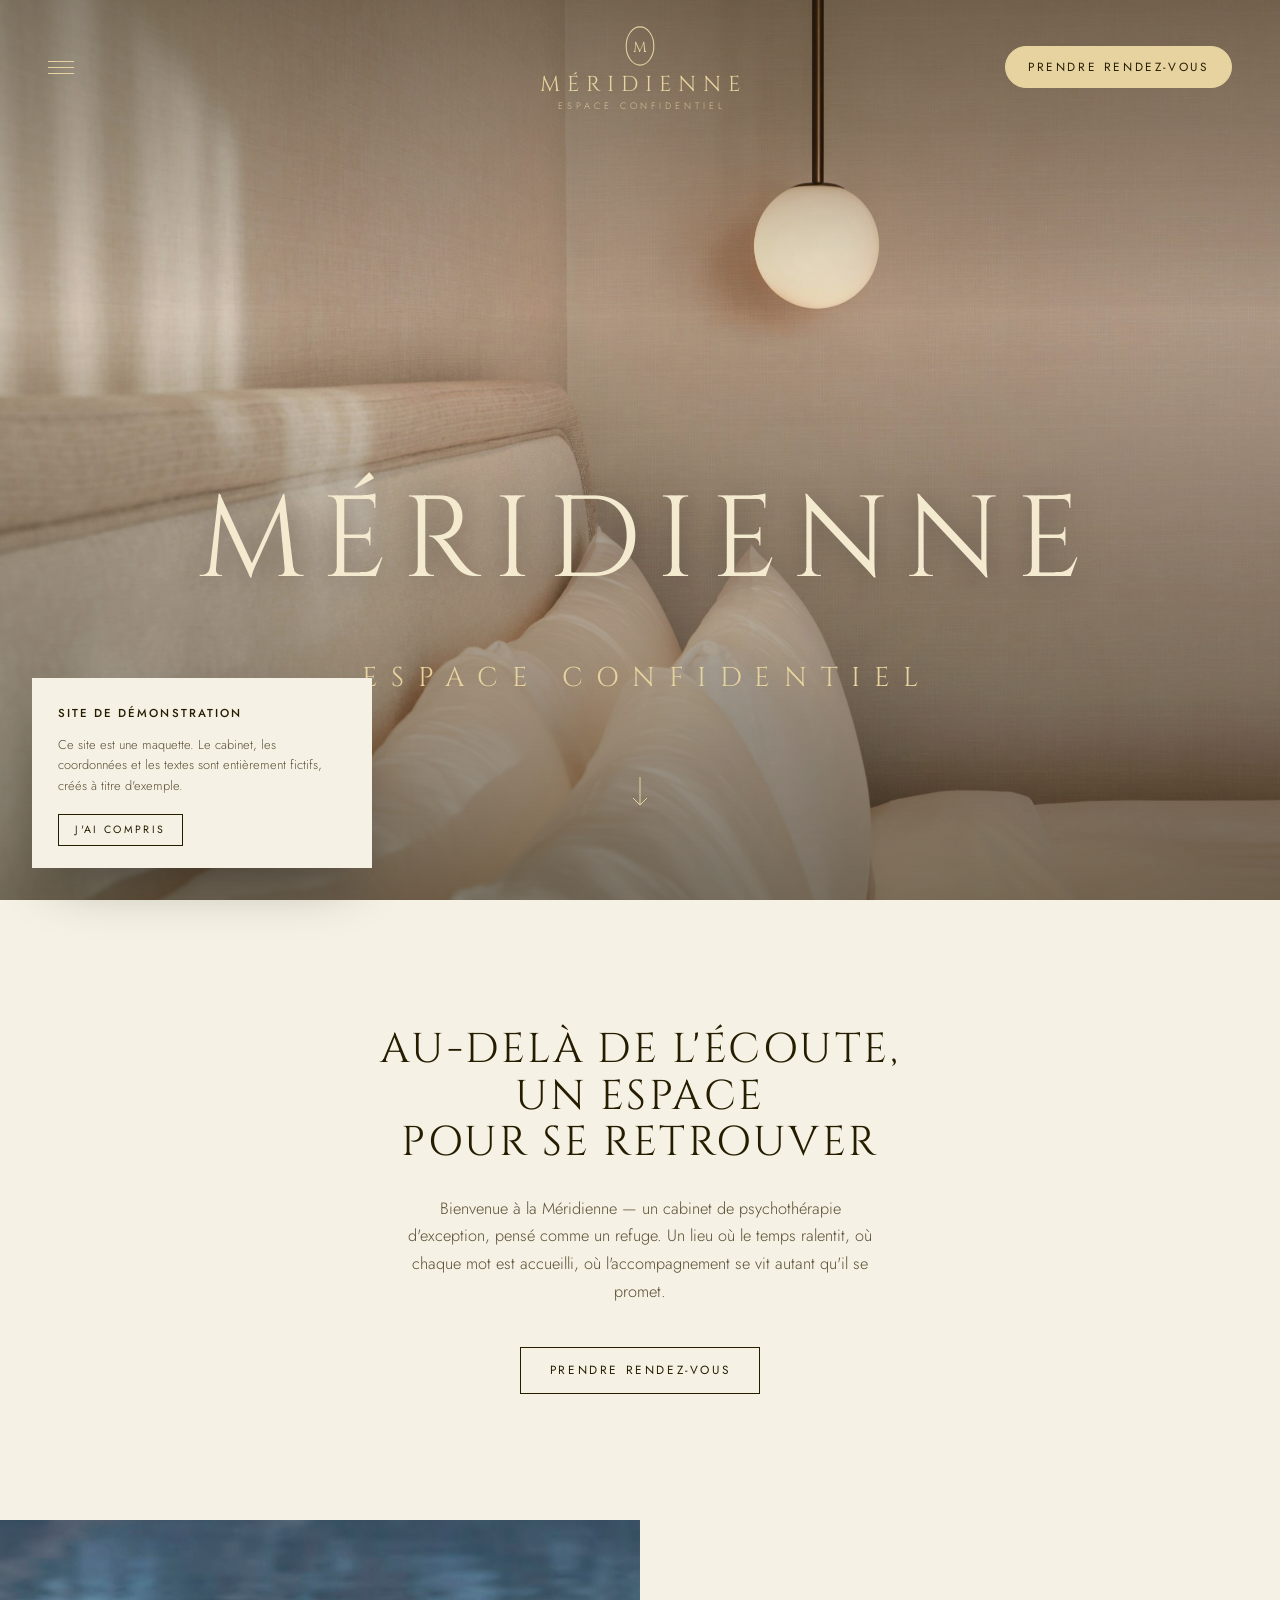
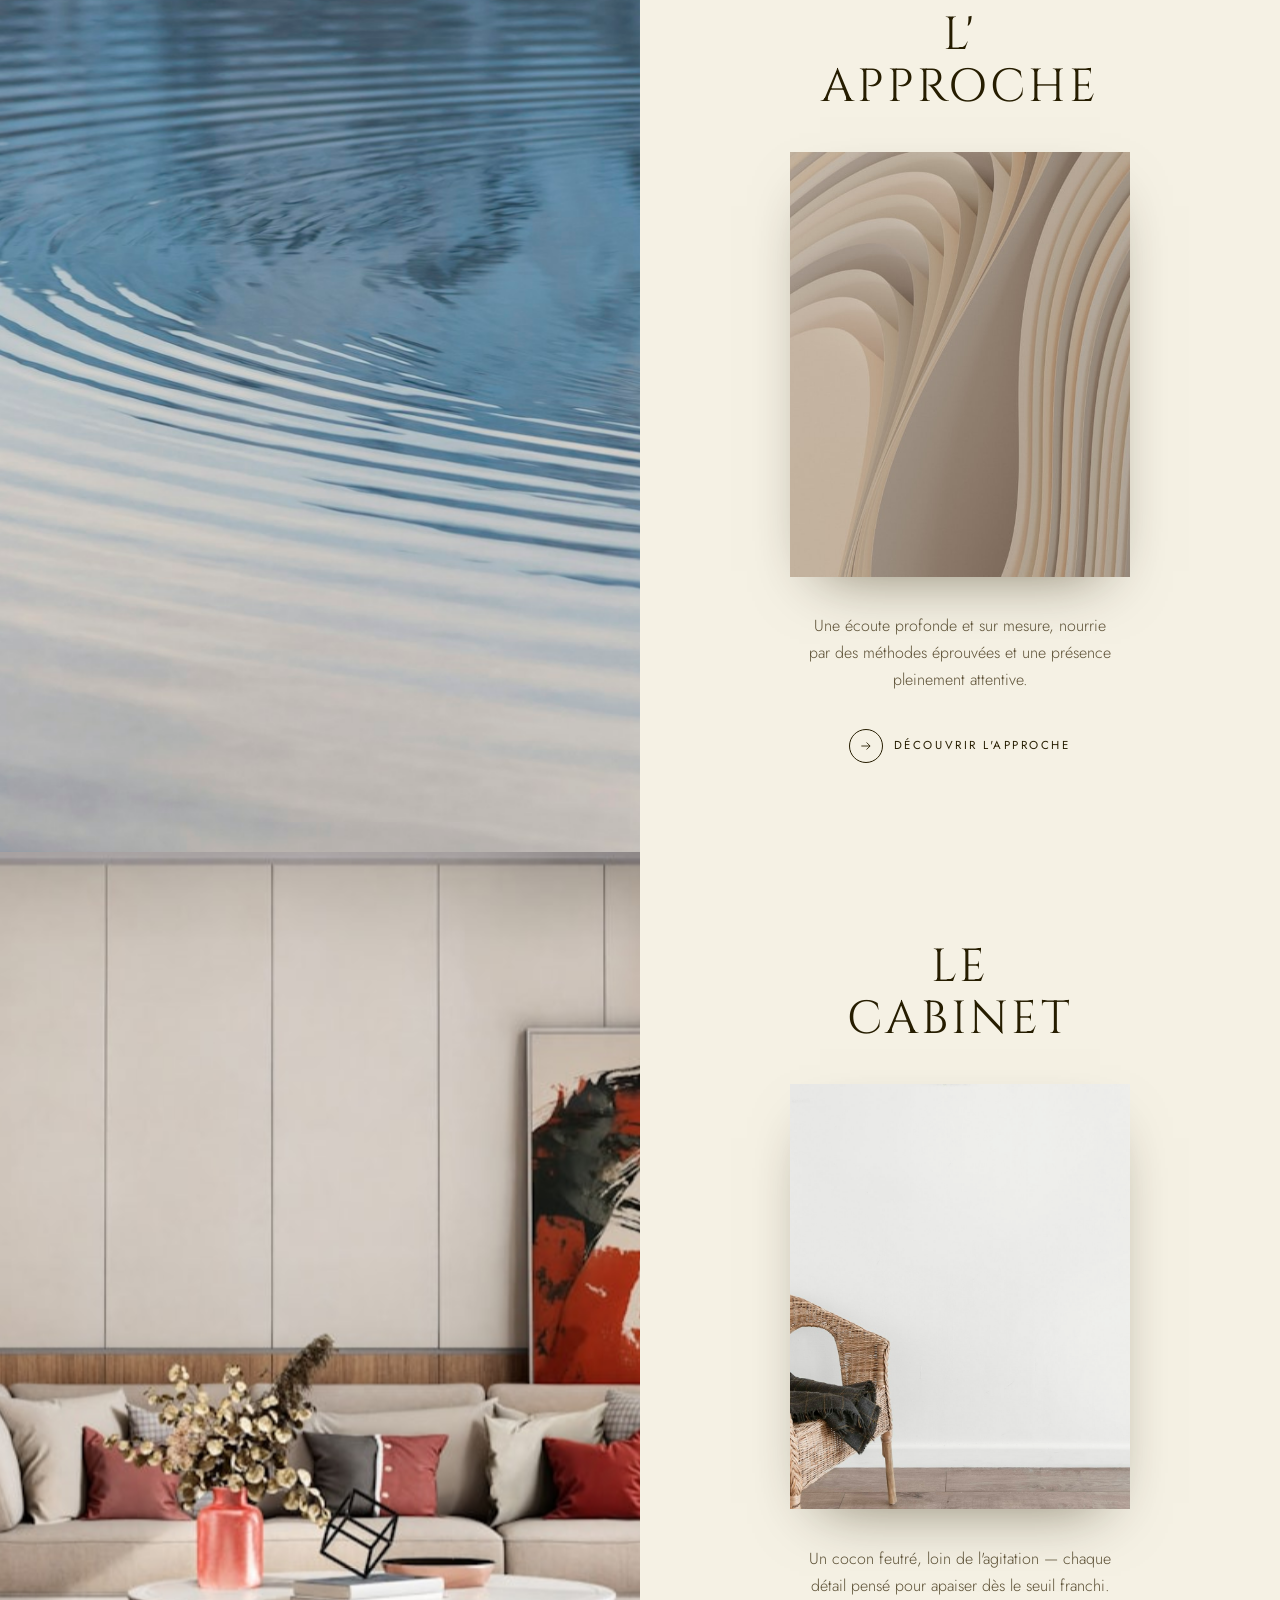
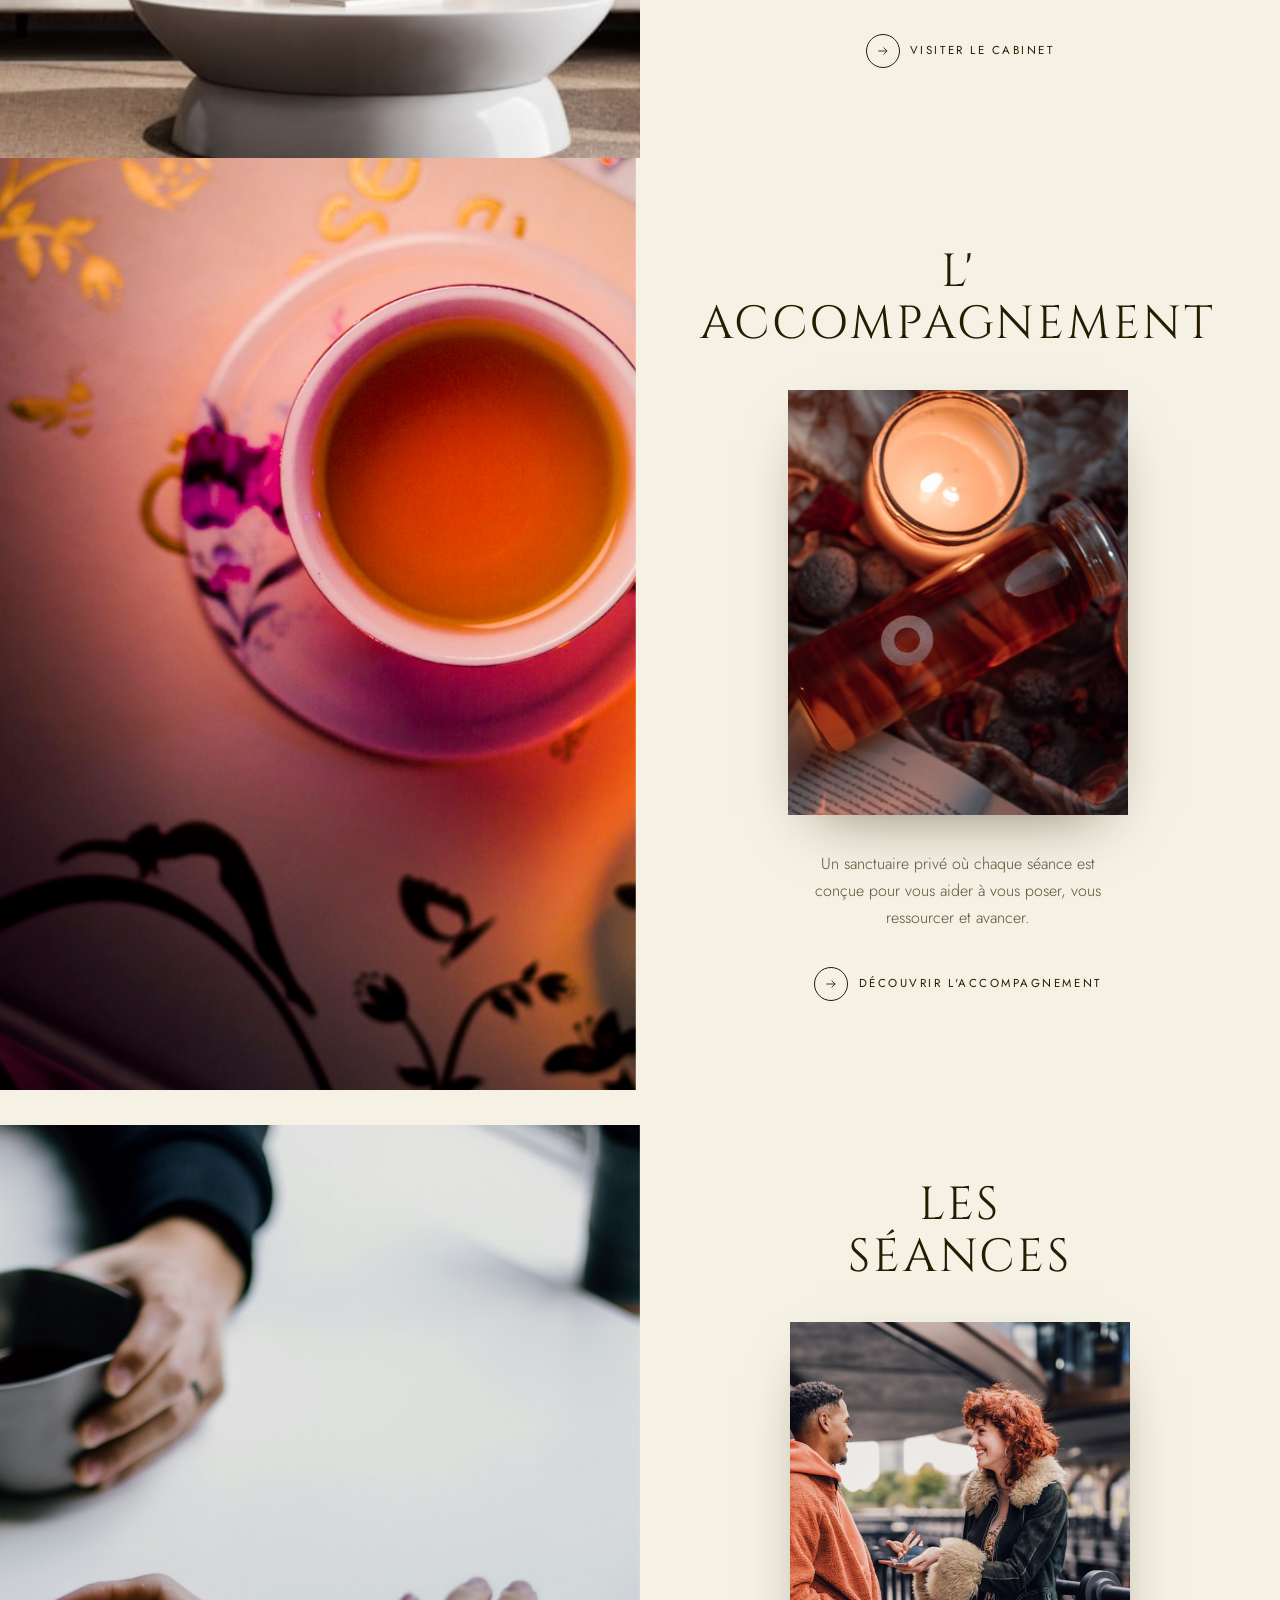
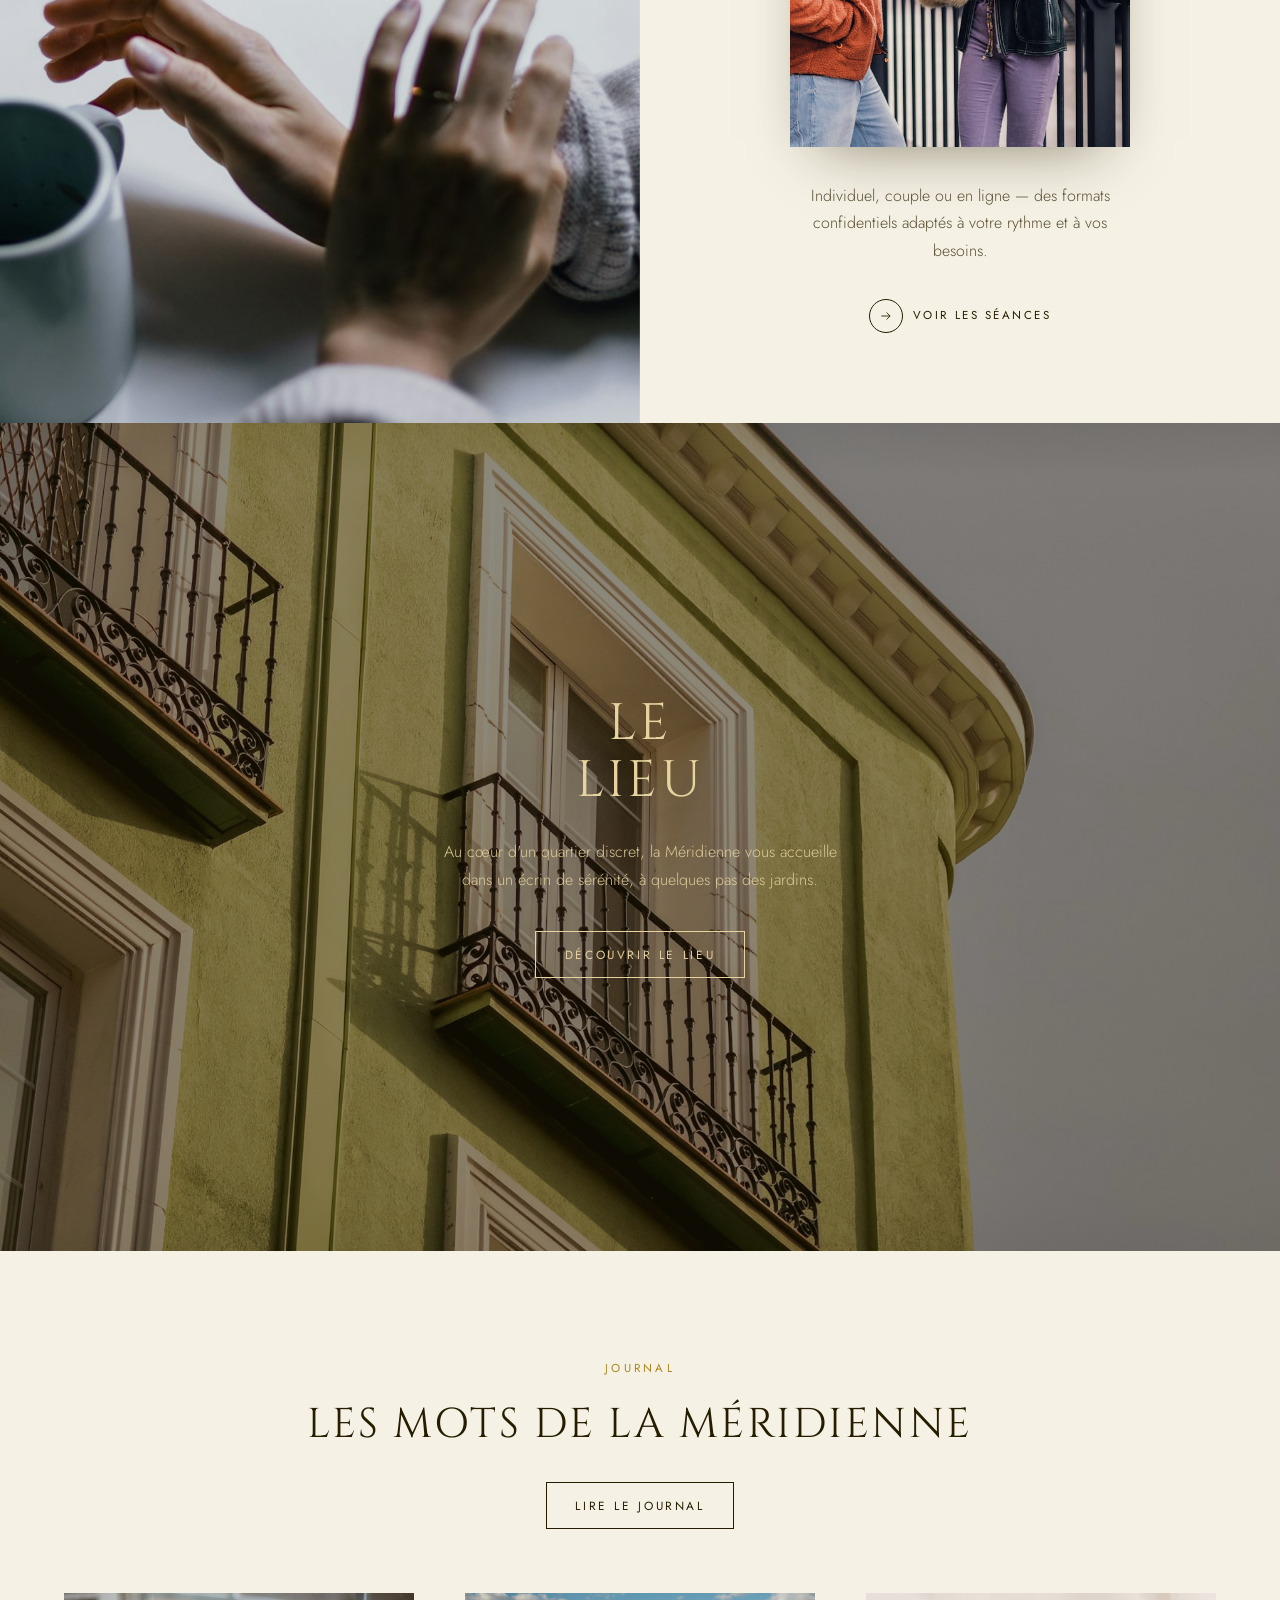
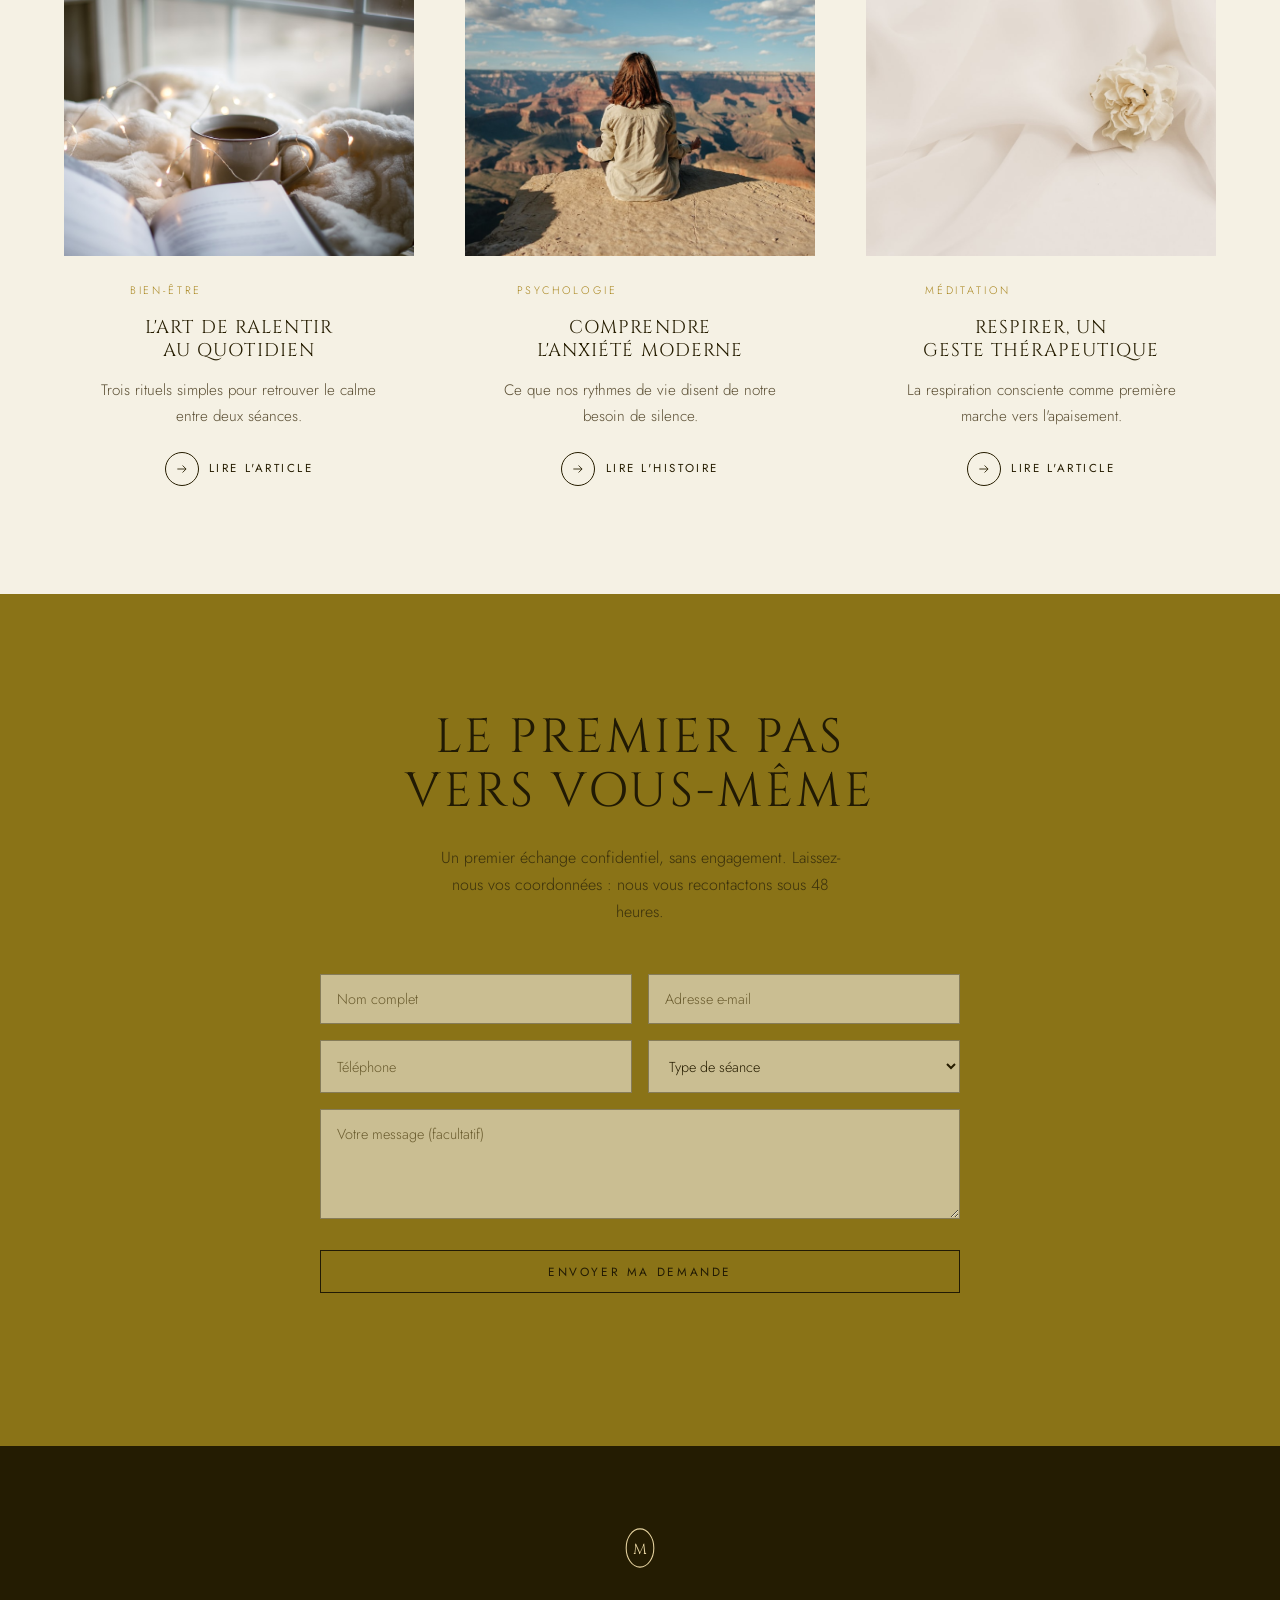
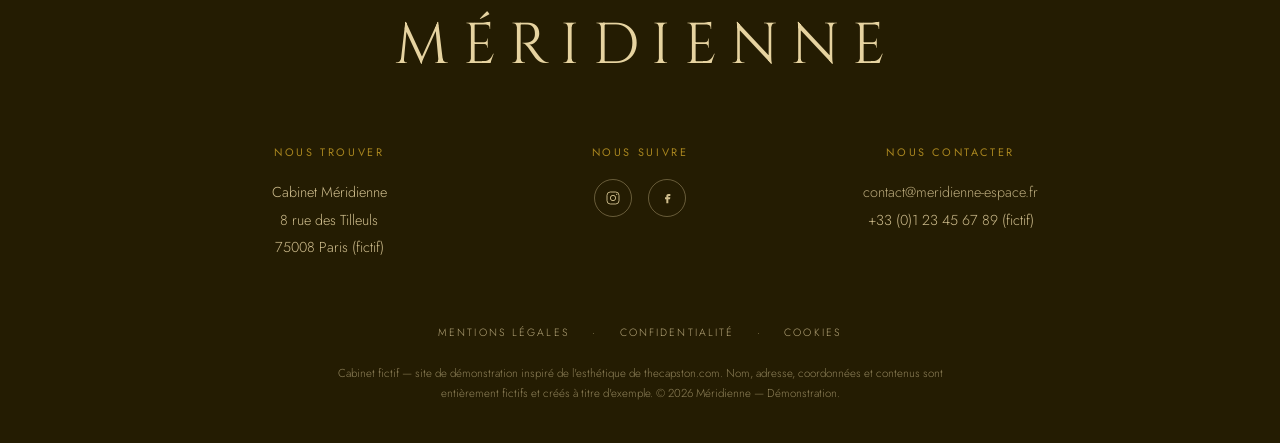
==== commit b5bcf958: "Animations façon The Capston + fix scrollbar horizontale mobile - Hero : zoom d'ouverture (bg-fade-i" ====
--- a/index.html
+++ b/index.html
@@ -49,8 +49,8 @@
 
   <!-- ============ HERO ============ -->
   <section class="hero">
-    <div class="hero-bg" aria-hidden="true"></div>
-    <div class="hero-inner reveal">
+    <div class="hero-bg" aria-hidden="true"><div class="hero-bg__img"></div></div>
+    <div class="hero-inner">
       <h1 class="hero-title">Méridienne</h1>
       <p class="hero-sub">Espace Confidentiel</p>
       <a href="#manifeste" class="scroll-cue" aria-label="Découvrir">
@@ -72,10 +72,12 @@
 
   <!-- ============ L'APPROCHE ============ -->
   <section class="feature" id="approche">
-    <div class="feature-media" style="background-image:url('assets/img/approche-bleed.jpg')" role="img" aria-label="Reflet d'eau apaisant"></div>
+    <div class="feature-media reveal t-curtain">
+      <div class="feature-media__img" data-parallax style="background-image:url('assets/img/approche-bleed.jpg')" role="img" aria-label="Reflet d'eau apaisant"></div>
+    </div>
     <div class="feature-body reveal">
       <h2 class="display">L'<br>Approche</h2>
-      <img class="feature-frame" src="assets/img/approche-frame.jpg" alt="Texture douce et lumineuse">
+      <div class="feature-frame reveal t-img"><img src="assets/img/approche-frame.jpg" alt="Texture douce et lumineuse"></div>
       <p>Une écoute profonde et sur mesure, nourrie par des méthodes éprouvées et une présence
         pleinement attentive.</p>
       <a href="#rendez-vous" class="arrow-link">
@@ -87,10 +89,12 @@
 
   <!-- ============ LE CABINET ============ -->
   <section class="feature" id="cabinet">
-    <div class="feature-media" style="background-image:url('assets/img/cabinet-frame.jpg')" role="img" aria-label="Salon feutré du cabinet"></div>
+    <div class="feature-media reveal t-curtain">
+      <div class="feature-media__img" data-parallax style="background-image:url('assets/img/cabinet-frame.jpg')" role="img" aria-label="Salon feutré du cabinet"></div>
+    </div>
     <div class="feature-body reveal">
       <h2 class="display">Le<br>Cabinet</h2>
-      <img class="feature-frame" src="assets/img/cabinet-bleed.jpg" alt="Fauteuil dans une pièce lumineuse">
+      <div class="feature-frame reveal t-img"><img src="assets/img/cabinet-bleed.jpg" alt="Fauteuil dans une pièce lumineuse"></div>
       <p>Un cocon feutré, loin de l'agitation — chaque détail pensé pour apaiser dès le seuil
         franchi.</p>
       <a href="#lieu" class="arrow-link">
@@ -102,10 +106,12 @@
 
   <!-- ============ L'ACCOMPAGNEMENT ============ -->
   <section class="feature" id="accompagnement">
-    <div class="feature-media" style="background-image:url('assets/img/accompagnement-bleed.jpg')" role="img" aria-label="Thé et bougies, ambiance chaleureuse"></div>
+    <div class="feature-media reveal t-curtain">
+      <div class="feature-media__img" data-parallax style="background-image:url('assets/img/accompagnement-bleed.jpg')" role="img" aria-label="Thé et bougies, ambiance chaleureuse"></div>
+    </div>
     <div class="feature-body reveal">
       <h2 class="display">L'<br>Accompagnement</h2>
-      <img class="feature-frame" src="assets/img/accompagnement-frame.jpg" alt="Nature morte chaleureuse">
+      <div class="feature-frame reveal t-img"><img src="assets/img/accompagnement-frame.jpg" alt="Nature morte chaleureuse"></div>
       <p>Un sanctuaire privé où chaque séance est conçue pour vous aider à vous poser, vous
         ressourcer et avancer.</p>
       <a href="#rendez-vous" class="arrow-link">
@@ -117,10 +123,12 @@
 
   <!-- ============ LES SÉANCES ============ -->
   <section class="feature" id="seances">
-    <div class="feature-media" style="background-image:url('assets/img/seances-bleed.jpg')" role="img" aria-label="Échange autour d'une table"></div>
+    <div class="feature-media reveal t-curtain">
+      <div class="feature-media__img" data-parallax style="background-image:url('assets/img/seances-bleed.jpg')" role="img" aria-label="Échange autour d'une table"></div>
+    </div>
     <div class="feature-body reveal">
       <h2 class="display">Les<br>Séances</h2>
-      <img class="feature-frame" src="assets/img/seances-frame.jpg" alt="Deux personnes en conversation">
+      <div class="feature-frame reveal t-img"><img src="assets/img/seances-frame.jpg" alt="Deux personnes en conversation"></div>
       <p>Individuel, couple ou en ligne — des formats confidentiels adaptés à votre rythme et à
         vos besoins.</p>
       <a href="#rendez-vous" class="arrow-link">
@@ -132,7 +140,7 @@
 
   <!-- ============ LE LIEU ============ -->
   <section class="location" id="lieu">
-    <div class="location-bg" aria-hidden="true"></div>
+    <div class="location-bg" aria-hidden="true"><div class="location-bg__img" data-parallax></div></div>
     <div class="location-inner reveal">
       <h2 class="display">Le<br>Lieu</h2>
       <p>Au cœur d'un quartier discret, la Méridienne vous accueille dans un écrin de sérénité,
@@ -149,8 +157,8 @@
       <a href="#journal" class="btn">Lire le journal</a>
     </div>
     <div class="journal-grid">
-      <article class="card reveal">
-        <img class="card-img" src="assets/img/journal-1.jpg" alt="Tasse et livre dans une ambiance cosy">
+      <article class="card">
+        <div class="card-media reveal t-img"><img src="assets/img/journal-1.jpg" alt="Tasse et livre dans une ambiance cosy"></div>
         <p class="cat">Bien-être</p>
         <h3>L'art de ralentir<br>au quotidien</h3>
         <p>Trois rituels simples pour retrouver le calme entre deux séances.</p>
@@ -159,8 +167,8 @@
           Lire l'article
         </a>
       </article>
-      <article class="card reveal">
-        <img class="card-img" src="assets/img/journal-2.jpg" alt="Personne contemplant un paysage">
+      <article class="card">
+        <div class="card-media reveal t-img"><img src="assets/img/journal-2.jpg" alt="Personne contemplant un paysage"></div>
         <p class="cat">Psychologie</p>
         <h3>Comprendre<br>l'anxiété moderne</h3>
         <p>Ce que nos rythmes de vie disent de notre besoin de silence.</p>
@@ -169,8 +177,8 @@
           Lire l'histoire
         </a>
       </article>
-      <article class="card reveal">
-        <img class="card-img" src="assets/img/journal-3.jpg" alt="Fleur délicate sur tissu clair">
+      <article class="card">
+        <div class="card-media reveal t-img"><img src="assets/img/journal-3.jpg" alt="Fleur délicate sur tissu clair"></div>
         <p class="cat">Méditation</p>
         <h3>Respirer, un<br>geste thérapeutique</h3>
         <p>La respiration consciente comme première marche vers l'apaisement.</p>
--- a/css/style.css
+++ b/css/style.css
@@ -16,12 +16,13 @@
   --pill:       #e6d3a0;   /* bouton Register */
   --maxw: 1400px;
   --ease: cubic-bezier(.22,.61,.36,1);
+  --ease-curtain: cubic-bezier(.77,0,.18,1);   /* courbe des révélations The Capston */
   --serif: "Cinzel", "Times New Roman", serif;
   --sans:  "Jost", "Helvetica Neue", Arial, sans-serif;
 }
 
 *,*::before,*::after{ box-sizing:border-box; }
-html{ scroll-behavior:smooth; -webkit-font-smoothing:antialiased; }
+html{ scroll-behavior:smooth; -webkit-font-smoothing:antialiased; overflow-x:hidden; }
 body{
   margin:0;
   background:var(--cream);
@@ -31,6 +32,7 @@
   font-size:16px;
   line-height:1.7;
   overflow-x:hidden;
+  max-width:100%;
 }
 img{ max-width:100%; display:block; }
 a{ color:inherit; text-decoration:none; }
@@ -103,10 +105,11 @@
   width:34px;height:34px;border-radius:50%;
   border:1px solid currentColor;
   display:grid;place-items:center;
-  transition:background .45s var(--ease), color .45s var(--ease);
-}
-.arrow-link .circ svg{ width:14px;height:14px; }
+  transition:background .45s var(--ease), color .45s var(--ease), transform .45s var(--ease);
+}
+.arrow-link .circ svg{ width:14px;height:14px; transition:transform .45s var(--ease); }
 .arrow-link:hover .circ{ background:var(--ink); color:var(--cream); }
+.arrow-link:hover .circ svg{ transform:translateX(3px); }
 .arrow-link--light{ color:var(--gold-soft); }
 .arrow-link--light:hover .circ{ background:var(--gold-soft); color:var(--ink); }
 
@@ -121,6 +124,7 @@
   padding:1.5rem clamp(1.2rem,4vw,3rem);
   color:var(--gold-soft);
   transition:background .5s var(--ease), color .5s var(--ease), padding .5s var(--ease);
+  animation:navDrop 1s var(--ease) both;
 }
 .site-header.solid{
   background:rgba(40,34,15,.96);
@@ -139,7 +143,7 @@
 .menu-toggle.open span:nth-child(3){ transform:translateY(-6px) rotate(-45deg); }
 
 .brand{ justify-self:center;text-align:center;color:inherit;line-height:1; }
-.brand .brand-mark{ width:34px;height:44px;margin:0 auto .35rem;display:block;color:inherit; }
+.brand .brand-mark{ width:34px;height:44px;margin:0 auto .35rem;display:block;color:inherit;animation:symIn 1s var(--ease) .3s both; }
 .brand .brand-name{
   display:block;
   font-family:var(--serif);font-weight:400;
@@ -176,17 +180,21 @@
    HERO
    ========================================================= */
 .hero{
-  position:relative;height:100vh;min-height:600px;
+  position:relative;height:100vh;min-height:600px;overflow:hidden;
   display:flex;align-items:flex-end;justify-content:center;
   text-align:center;color:var(--gold-soft);
   padding-bottom:9vh;
 }
-.hero-bg{
+.hero-bg{ position:absolute;inset:0;overflow:hidden; }
+.hero-bg__img{
   position:absolute;inset:0;
   background:url("../assets/img/hero.jpg") center/cover no-repeat;
+  transform-origin:center;
+  will-change:transform,opacity;
+  animation:heroZoom 2.2s var(--ease) both, kenburns 26s ease-in-out 2.2s infinite alternate;
 }
 .hero-bg::after{
-  content:"";position:absolute;inset:0;
+  content:"";position:absolute;inset:0;z-index:1;
   background:linear-gradient(180deg,rgba(30,24,6,.45) 0%,rgba(30,24,6,.05) 35%,rgba(30,24,6,.55) 100%);
 }
 .hero-inner{ position:relative;z-index:2; }
@@ -196,19 +204,20 @@
   letter-spacing:.14em;text-transform:uppercase;
   padding-left:.14em;color:#f4ead0;
   text-shadow:0 2px 30px rgba(0,0,0,.35);
+  animation:textIn 1.3s var(--ease) .5s both;
 }
 .hero-sub{
   font-family:var(--serif);font-weight:400;
   font-size:clamp(1rem,2.4vw,1.7rem);
   letter-spacing:.5em;text-transform:uppercase;
   margin-top:1rem;padding-left:.5em;color:var(--gold-soft);
+  animation:textIn 1.3s var(--ease) .8s both;
 }
 .scroll-cue{
-  display:inline-block;margin-top:3rem;color:var(--gold-soft);
-  animation:bob 2.4s ease-in-out infinite;
+  display:inline-block;margin-top:3rem;color:var(--gold-soft);opacity:0;
+  animation:cueIn .8s ease 1.3s forwards, bob 2.4s ease-in-out 2.1s infinite;
 }
 .scroll-cue svg{ width:18px;height:34px; }
-@keyframes bob{ 0%,100%{transform:translateY(0)} 50%{transform:translateY(8px)} }
 
 /* =========================================================
    MANIFESTE
@@ -228,8 +237,12 @@
   display:grid;grid-template-columns:1fr 1fr;min-height:100vh;
 }
 .feature-media{
+  position:relative;overflow:hidden;min-height:56vh;
+}
+.feature-media__img{
+  position:absolute;inset:-8% 0;              /* marge verticale pour la parallaxe */
   background-size:cover;background-position:center;
-  min-height:56vh;
+  will-change:transform;
 }
 .feature-body{
   display:flex;flex-direction:column;align-items:center;justify-content:center;
@@ -237,20 +250,26 @@
 }
 .feature-body .display{ font-size:clamp(1.9rem,4vw,2.9rem);margin-bottom:2.4rem; }
 .feature-frame{
-  width:min(340px,70%);aspect-ratio:4/5;object-fit:cover;
+  width:min(340px,70%);aspect-ratio:4/5;
   margin:0 auto 2.2rem;box-shadow:0 24px 60px -30px rgba(38,29,0,.6);
 }
+.feature-frame img{ width:100%;height:100%;object-fit:cover; }
 .feature-body p{ max-width:34ch;color:var(--ink-2);margin:0 0 2.2rem; }
 
 /* =========================================================
    LE LIEU (pleine image)
    ========================================================= */
 .location{
-  position:relative;min-height:92vh;
+  position:relative;min-height:92vh;overflow:hidden;
   display:flex;align-items:center;justify-content:center;text-align:center;
   color:var(--gold-soft);padding:6rem 1.5rem;
 }
-.location-bg{ position:absolute;inset:0;background:url("../assets/img/lieu.jpg") center/cover no-repeat; }
+.location-bg{ position:absolute;inset:0;overflow:hidden; }
+.location-bg__img{
+  position:absolute;inset:-8% 0;
+  background:url("../assets/img/lieu.jpg") center/cover no-repeat;
+  will-change:transform;
+}
 .location-bg::after{ content:"";position:absolute;inset:0;background:rgba(28,22,4,.5); }
 .location-inner{ position:relative;z-index:2;max-width:640px; }
 .location-inner .display{ font-size:clamp(2rem,5vw,3.2rem);margin-bottom:1.8rem;color:var(--gold-soft); }
@@ -267,7 +286,8 @@
   max-width:var(--maxw);margin:0 auto;
 }
 .card{ text-align:center; }
-.card-img{ width:100%;aspect-ratio:4/3;object-fit:cover;margin-bottom:1.6rem; }
+.card-media{ width:100%;aspect-ratio:4/3;overflow:hidden;margin-bottom:1.6rem; }
+.card-media img{ width:100%;height:100%;object-fit:cover; }
 .card .cat{ font-size:.68rem;letter-spacing:.26em;text-transform:uppercase;color:var(--gold);margin:0 0 1rem; }
 .card h3{ font-size:1.15rem;text-transform:uppercase;letter-spacing:.06em;line-height:1.25;margin-bottom:1rem; }
 .card p{ color:var(--ink-2);font-size:.95rem;margin:0 auto 1.4rem;max-width:34ch; }
@@ -300,7 +320,7 @@
 /* =========================================================
    FOOTER
    ========================================================= */
-.site-footer{ background:var(--brown);color:var(--gold-soft);padding:5rem 1.5rem 2.5rem;text-align:center; }
+.site-footer{ background:var(--brown);color:var(--gold-soft);padding:5rem 1.5rem 2.5rem;text-align:center;overflow:hidden; }
 .footer-mark{ width:34px;height:44px;margin:0 auto 1.2rem;color:var(--gold-soft); }
 .footer-name{
   font-family:var(--serif);font-size:clamp(2rem,6vw,3.6rem);
@@ -338,10 +358,42 @@
 .demo-banner .btn{ padding:.7em 1.6em;font-size:.66rem; }
 
 /* =========================================================
-   ANIMATIONS D'APPARITION
-   ========================================================= */
-.reveal{ opacity:0;transform:translateY(26px);transition:opacity 1s var(--ease),transform 1s var(--ease); }
-.reveal.in{ opacity:1;transform:none; }
+   ANIMATIONS — apparitions au scroll
+   ========================================================= */
+/* base : montée + fondu + mise au point (blur) façon "text-fade-in" */
+.reveal{
+  opacity:0;transform:translateY(28px);filter:blur(6px);
+  transition:opacity 1s var(--ease),transform 1.1s var(--ease),filter 1s var(--ease);
+}
+.reveal.in{ opacity:1;transform:none;filter:blur(0); }
+
+/* variante image : dézoom scale(1.28)->1 façon "img-fade-in" */
+.reveal.t-img{ opacity:1;transform:none;filter:none;overflow:hidden; }
+.reveal.t-img img{
+  transform:scale(1.28);opacity:0;
+  transition:transform 1.6s var(--ease),opacity 1.2s ease;
+}
+.reveal.t-img.in img{ transform:scale(1);opacity:1; }
+
+/* variante rideau : un panneau crème se rétracte, "fenêtre qui s'ouvre" */
+.reveal.t-curtain{ position:relative;opacity:1;transform:none;filter:none;overflow:hidden; }
+.reveal.t-curtain::after{
+  content:"";position:absolute;inset:0;z-index:3;background:var(--cream);
+  transform:scaleX(1);transform-origin:right center;
+  transition:transform 1.25s var(--ease-curtain);
+}
+.reveal.t-curtain.in::after{ transform:scaleX(0); }
+
+/* =========================================================
+   KEYFRAMES
+   ========================================================= */
+@keyframes heroZoom{ 0%{transform:scale(1.3);opacity:0} to{transform:scale(1.06);opacity:1} }
+@keyframes kenburns{ 0%{transform:scale(1.06) translate(0,0)} to{transform:scale(1.15) translate(-1.5%,-1.2%)} }
+@keyframes textIn{ 0%{opacity:0;transform:translateY(3.2rem);filter:blur(.85rem)} to{opacity:1;transform:none;filter:blur(0)} }
+@keyframes cueIn{ to{opacity:1} }
+@keyframes bob{ 0%,100%{transform:translateY(0)} 50%{transform:translateY(.7rem)} }
+@keyframes navDrop{ 0%{transform:translateY(-100%);opacity:0} to{transform:translateY(0);opacity:1} }
+@keyframes symIn{ 0%{opacity:0;transform:translateY(-1rem)} to{opacity:1;transform:none} }
 
 /* =========================================================
    RESPONSIVE
@@ -360,12 +412,15 @@
   .brand .brand-mark{ width:28px;height:36px;margin-bottom:.25rem; }
   .brand .brand-name{ font-size:1rem;letter-spacing:.22em; }
   .brand .brand-sub{ font-size:.5rem;letter-spacing:.3em; }
+  .hero-title{ font-size:clamp(2.4rem,15vw,4rem);letter-spacing:.08em;padding-left:.08em; }
+  .hero-sub{ letter-spacing:.3em; }
   .rdv-form .row{ grid-template-columns:1fr; }
-  .hero-sub{ letter-spacing:.35em; }
   .demo-banner{ right:clamp(1rem,3vw,2rem);max-width:none; }
 }
 @media (prefers-reduced-motion:reduce){
   *{ animation:none!important;transition:none!important; }
-  .reveal{ opacity:1;transform:none; }
   html{ scroll-behavior:auto; }
-}
+  .reveal,.reveal.t-img img{ opacity:1!important;transform:none!important;filter:none!important; }
+  .reveal.t-curtain::after{ display:none; }
+  .hero-bg__img,.feature-media__img,.location-bg__img{ transform:none!important; }
+}
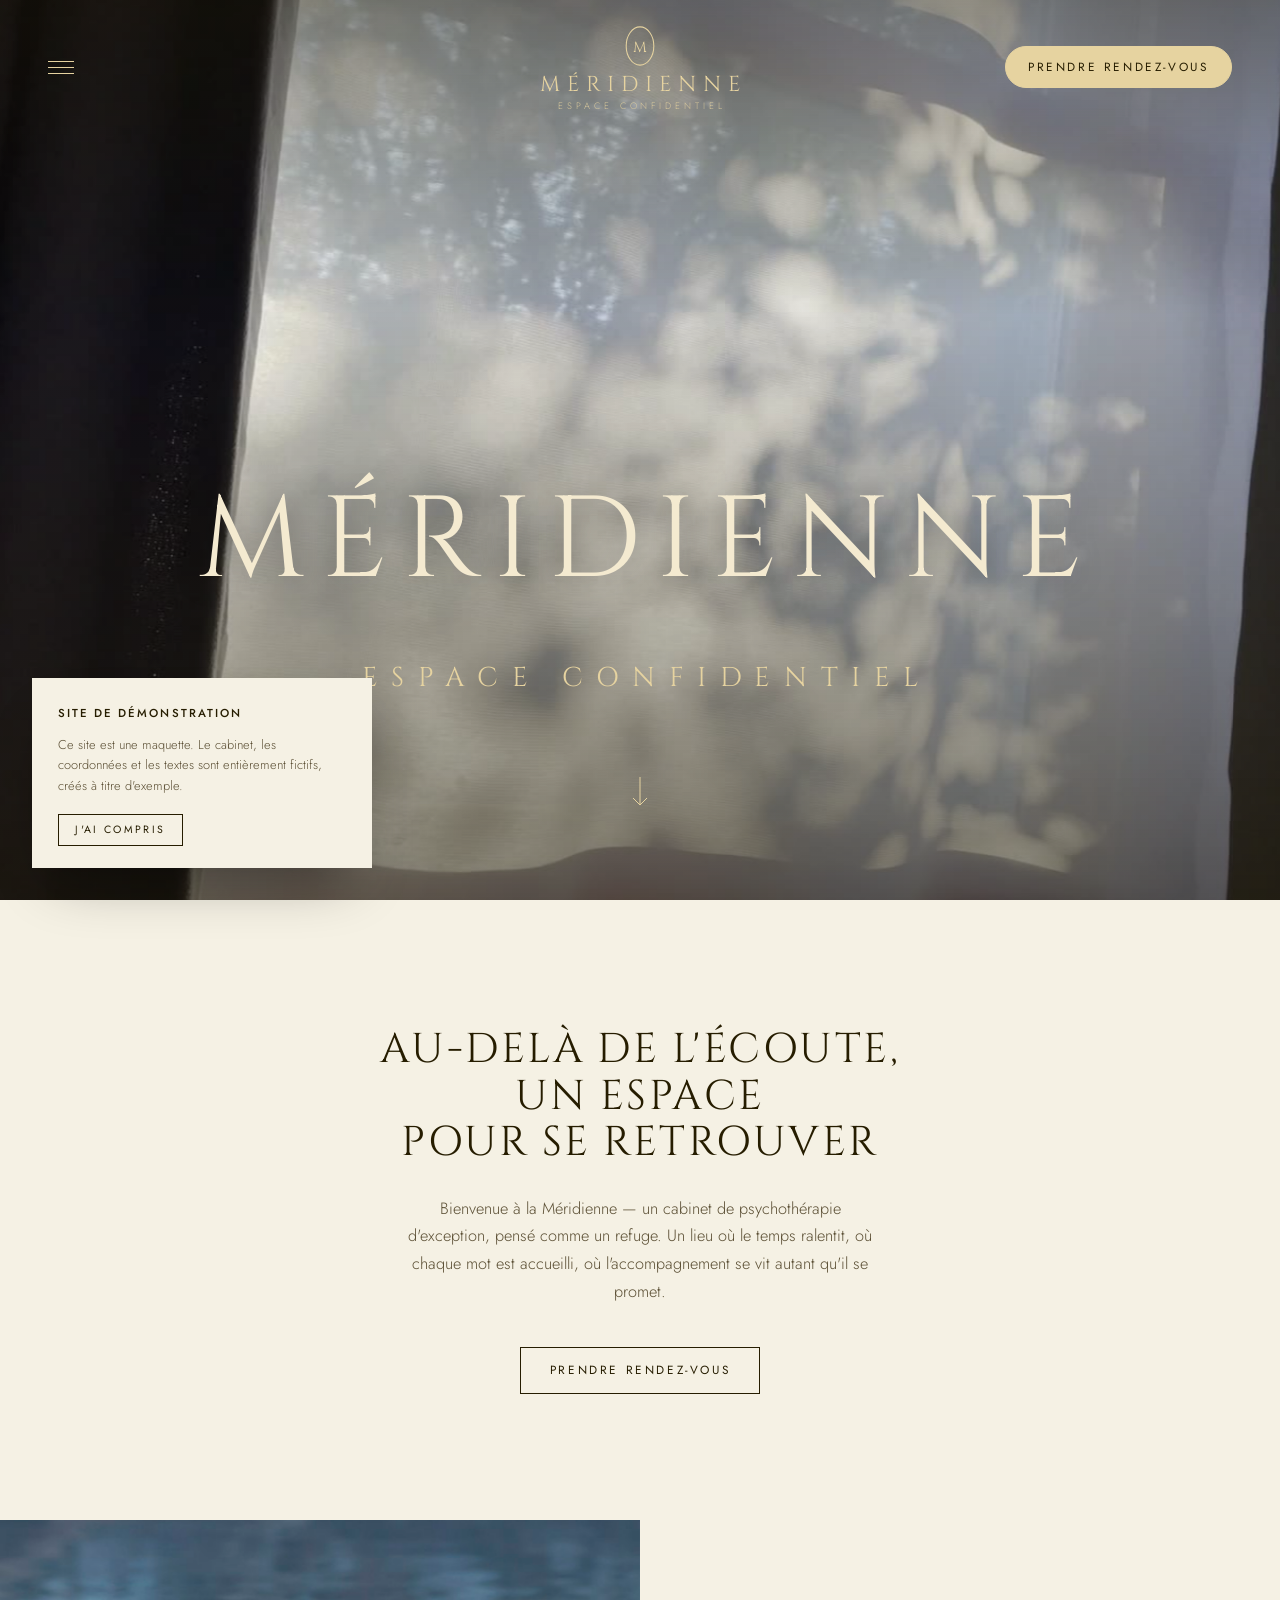
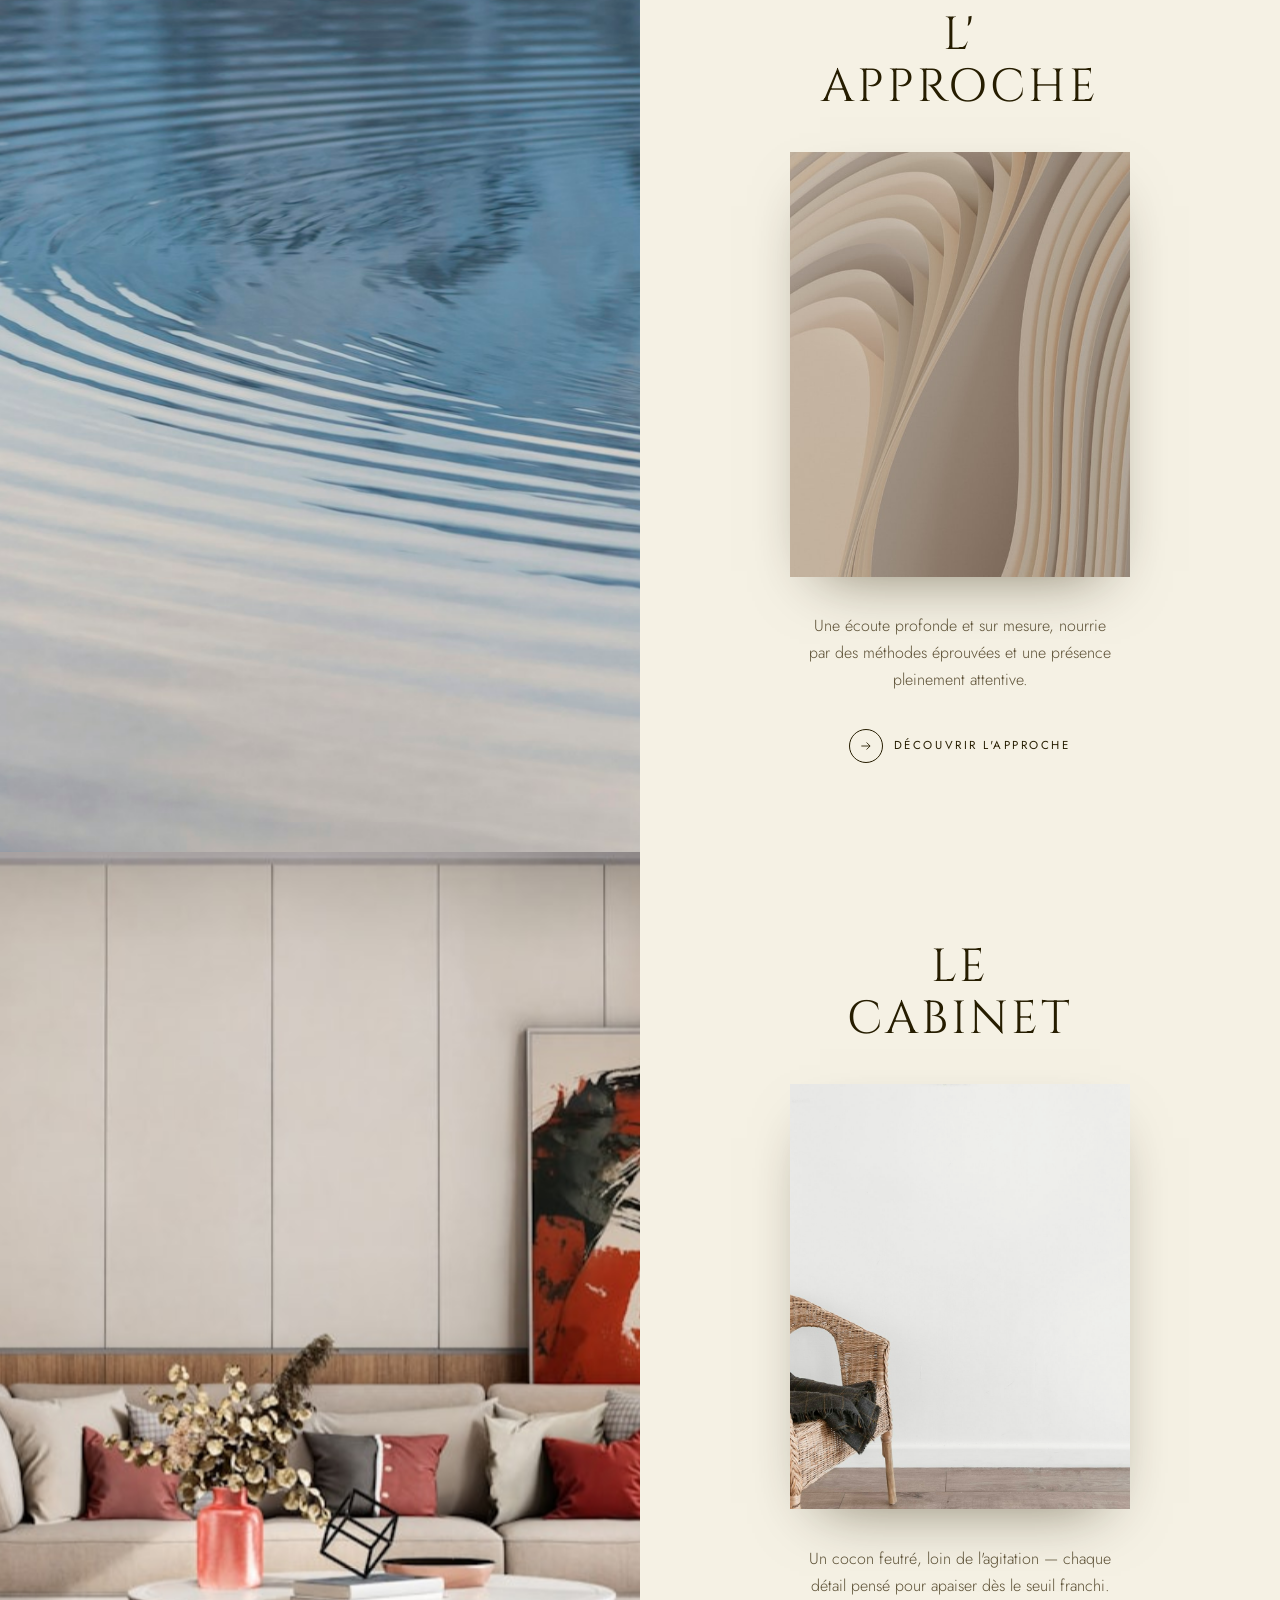
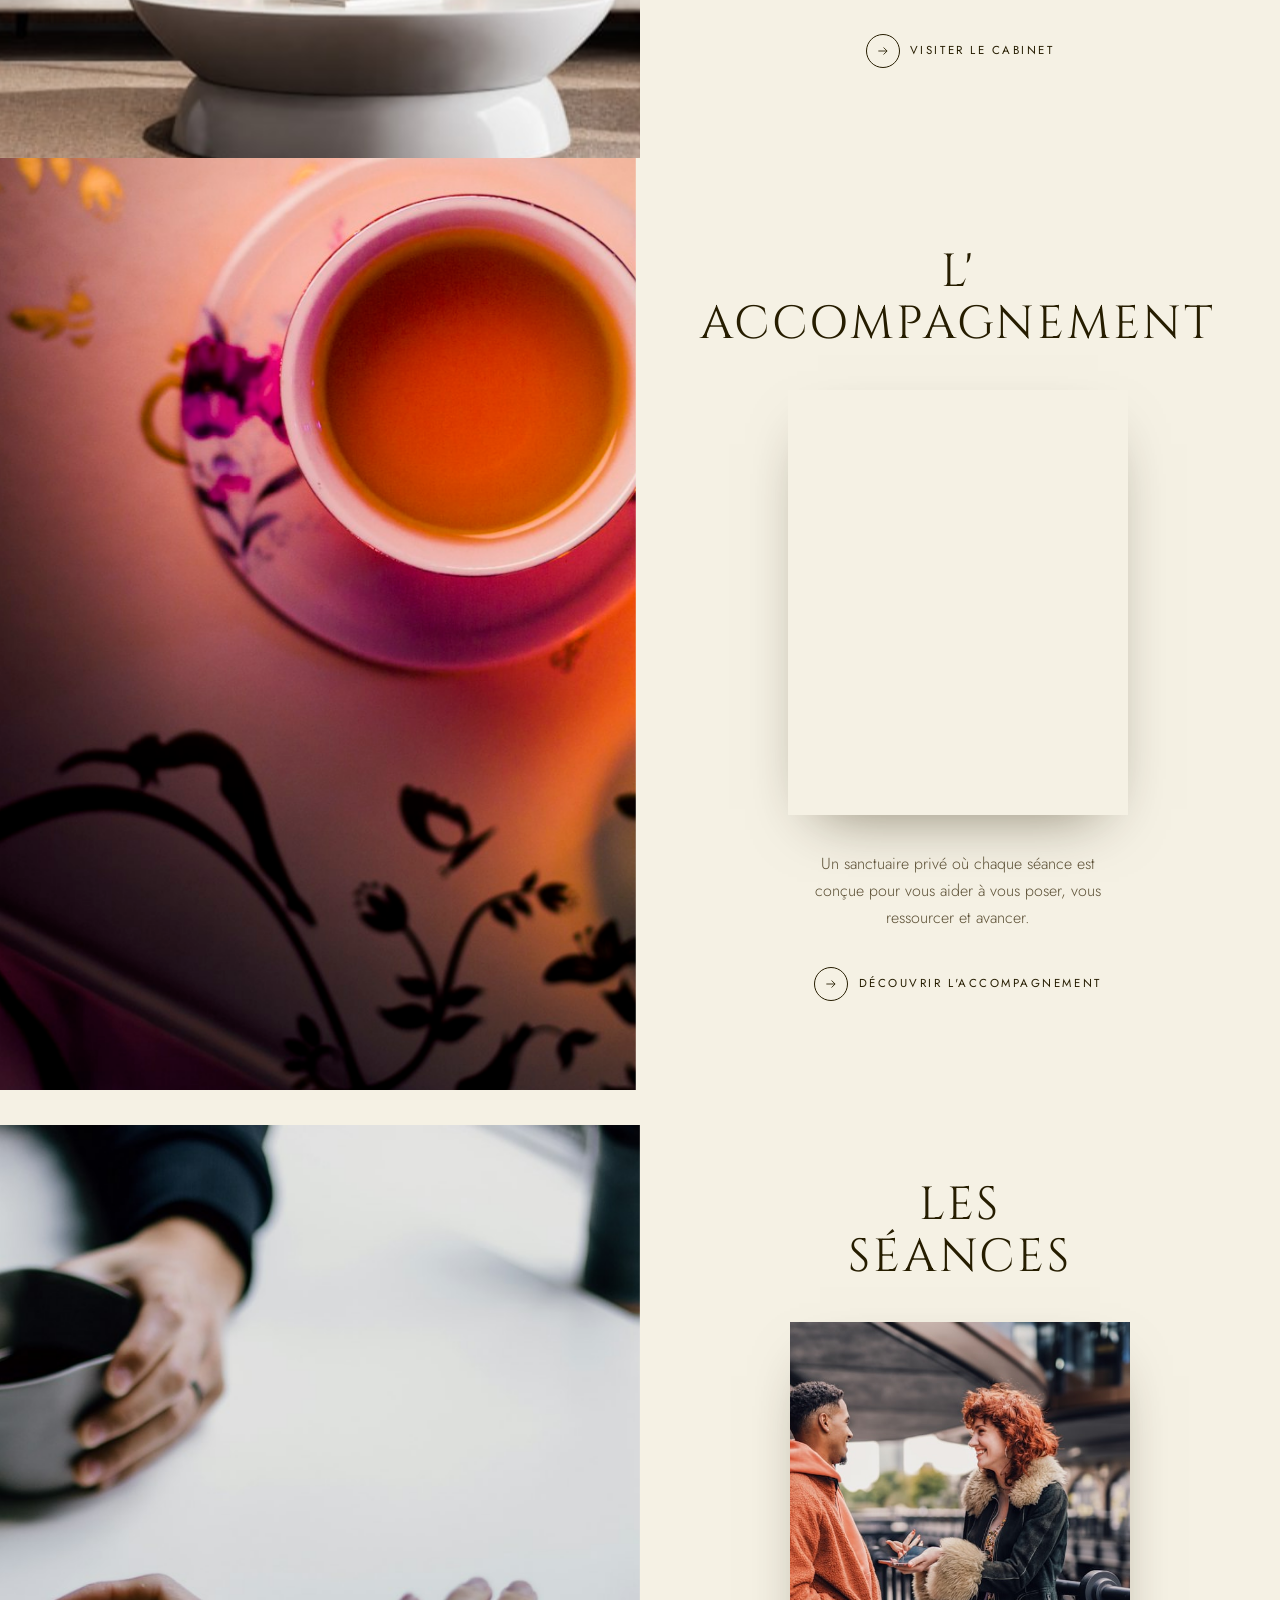
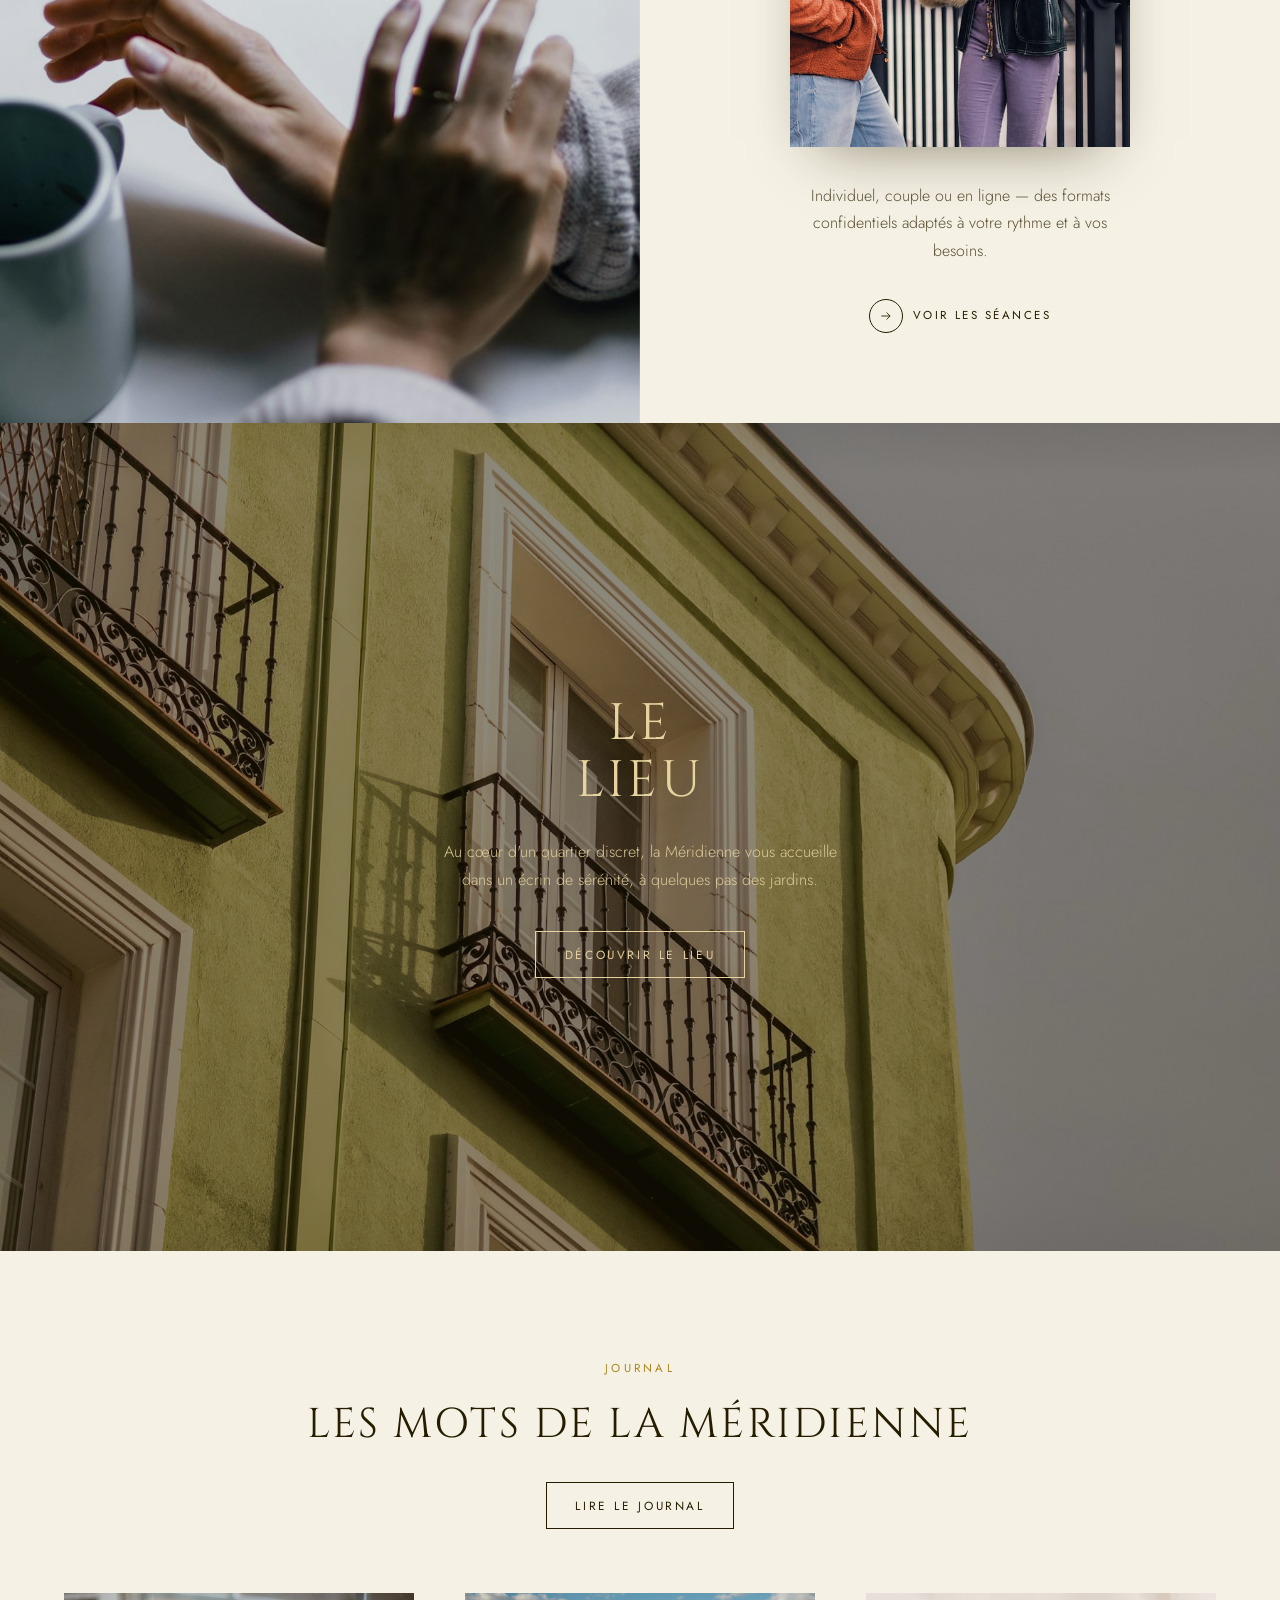
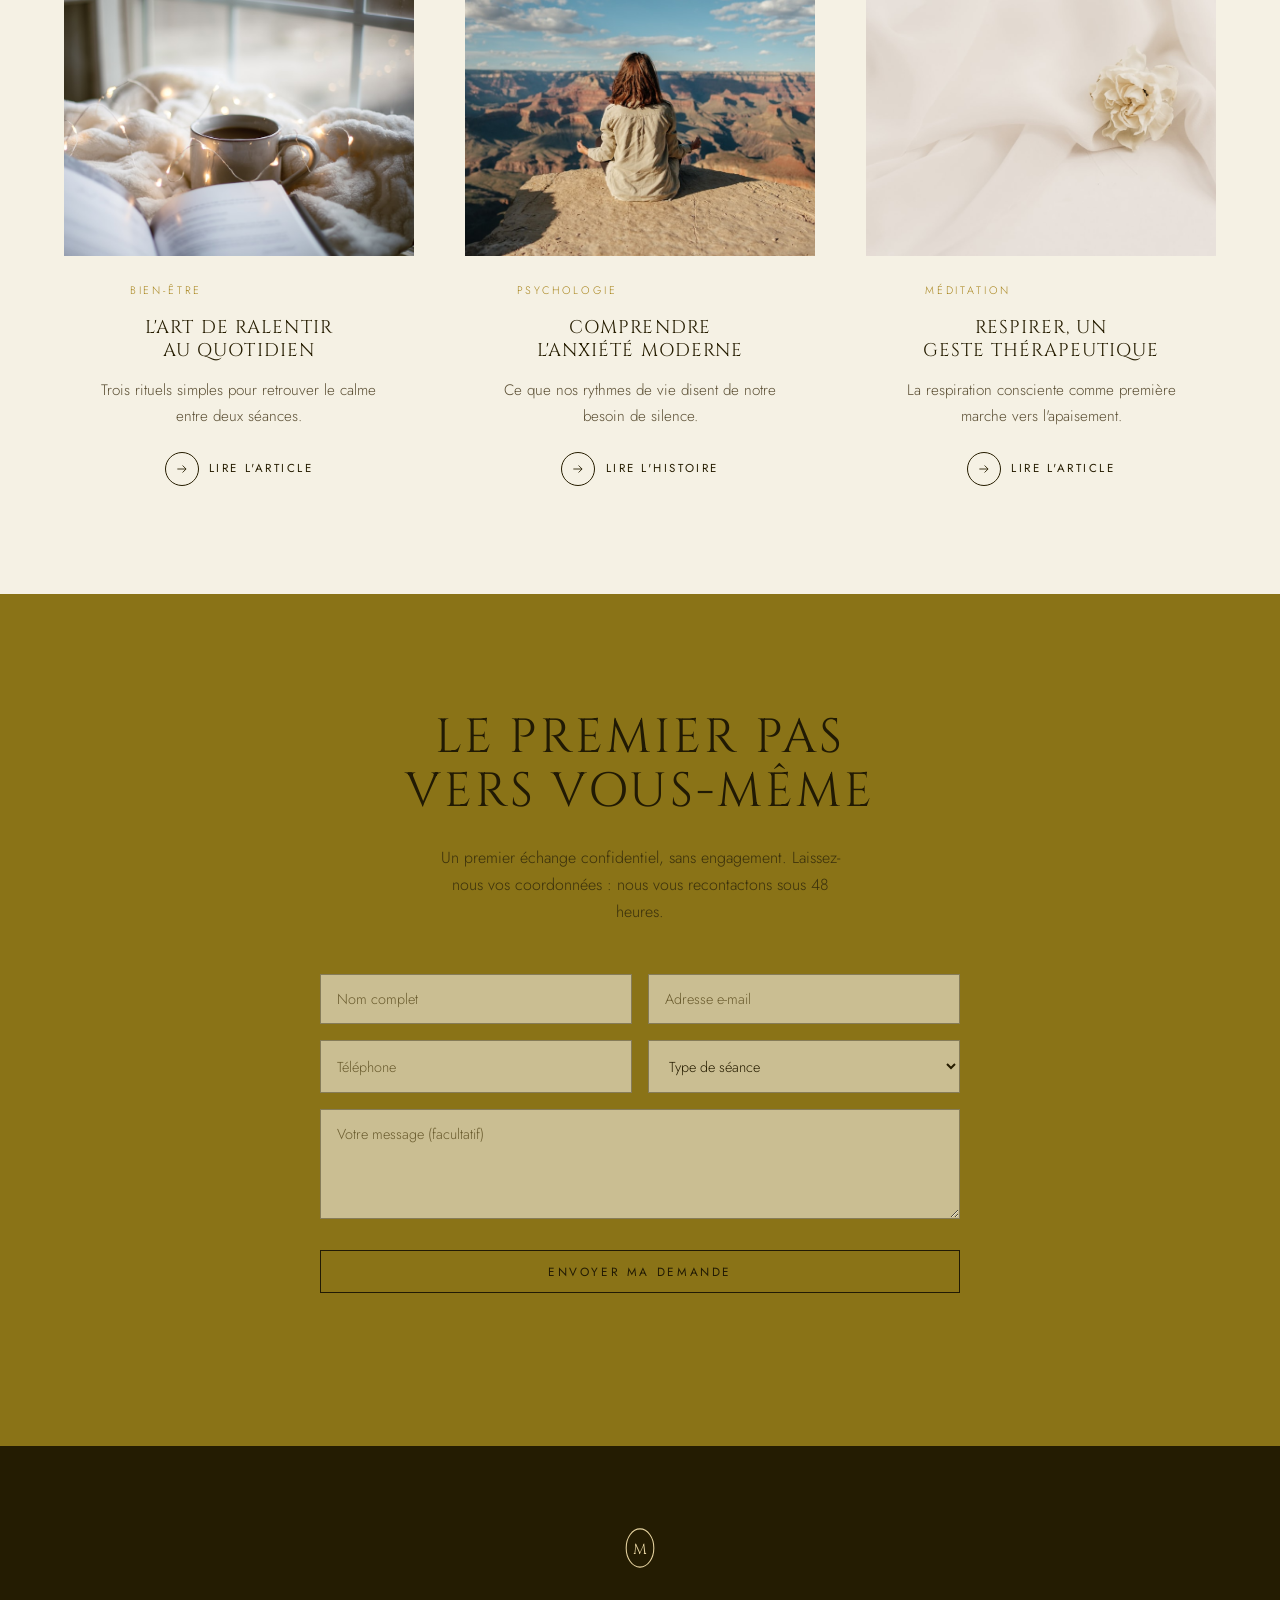
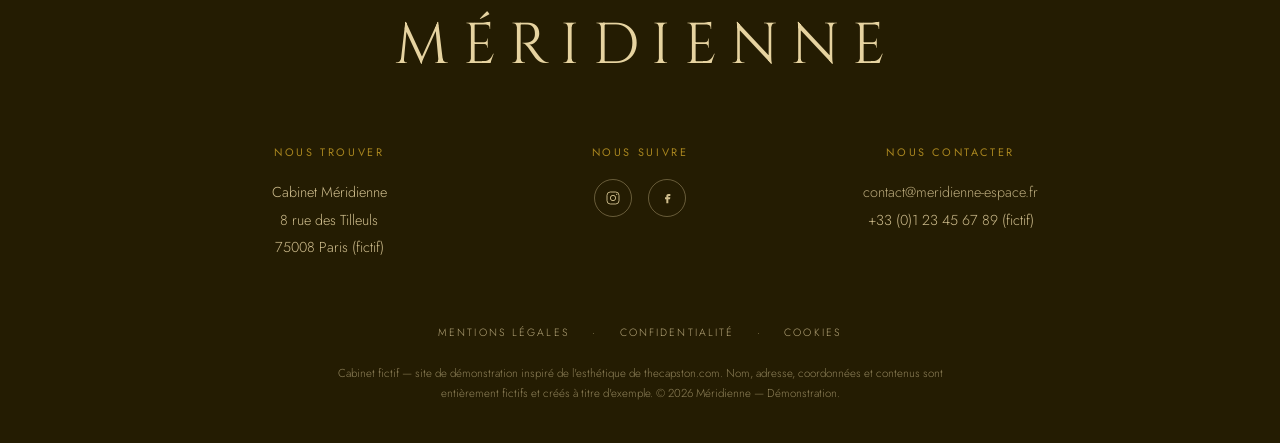
==== commit 5b255059: "Hero : vidéo d'en-tête (rideau ensoleillé) à la place de l'image - Vidéo autoplay/muette/boucle/play" ====
--- a/index.html
+++ b/index.html
@@ -49,7 +49,11 @@
 
   <!-- ============ HERO ============ -->
   <section class="hero">
-    <div class="hero-bg" aria-hidden="true"><div class="hero-bg__img"></div></div>
+    <div class="hero-bg" aria-hidden="true">
+      <video class="hero-bg__video" autoplay muted loop playsinline preload="auto" poster="assets/img/hero-poster.jpg">
+        <source src="assets/video/hero.mp4" type="video/mp4">
+      </video>
+    </div>
     <div class="hero-inner">
       <h1 class="hero-title">Méridienne</h1>
       <p class="hero-sub">Espace Confidentiel</p>
--- a/css/style.css
+++ b/css/style.css
@@ -185,13 +185,11 @@
   text-align:center;color:var(--gold-soft);
   padding-bottom:9vh;
 }
-.hero-bg{ position:absolute;inset:0;overflow:hidden; }
-.hero-bg__img{
-  position:absolute;inset:0;
-  background:url("../assets/img/hero.jpg") center/cover no-repeat;
-  transform-origin:center;
-  will-change:transform,opacity;
-  animation:heroZoom 2.2s var(--ease) both, kenburns 26s ease-in-out 2.2s infinite alternate;
+.hero-bg{ position:absolute;inset:0;overflow:hidden;background:url("../assets/img/hero-poster.jpg") center/cover no-repeat; }
+.hero-bg__video{
+  position:absolute;inset:0;width:100%;height:100%;object-fit:cover;
+  transform-origin:center;will-change:transform,opacity;
+  animation:heroZoom 2.6s var(--ease) both;
 }
 .hero-bg::after{
   content:"";position:absolute;inset:0;z-index:1;
@@ -422,5 +420,6 @@
   html{ scroll-behavior:auto; }
   .reveal,.reveal.t-img img{ opacity:1!important;transform:none!important;filter:none!important; }
   .reveal.t-curtain::after{ display:none; }
-  .hero-bg__img,.feature-media__img,.location-bg__img{ transform:none!important; }
-}
+  .feature-media__img,.location-bg__img{ transform:none!important; }
+  .hero-bg__video{ display:none; }
+}
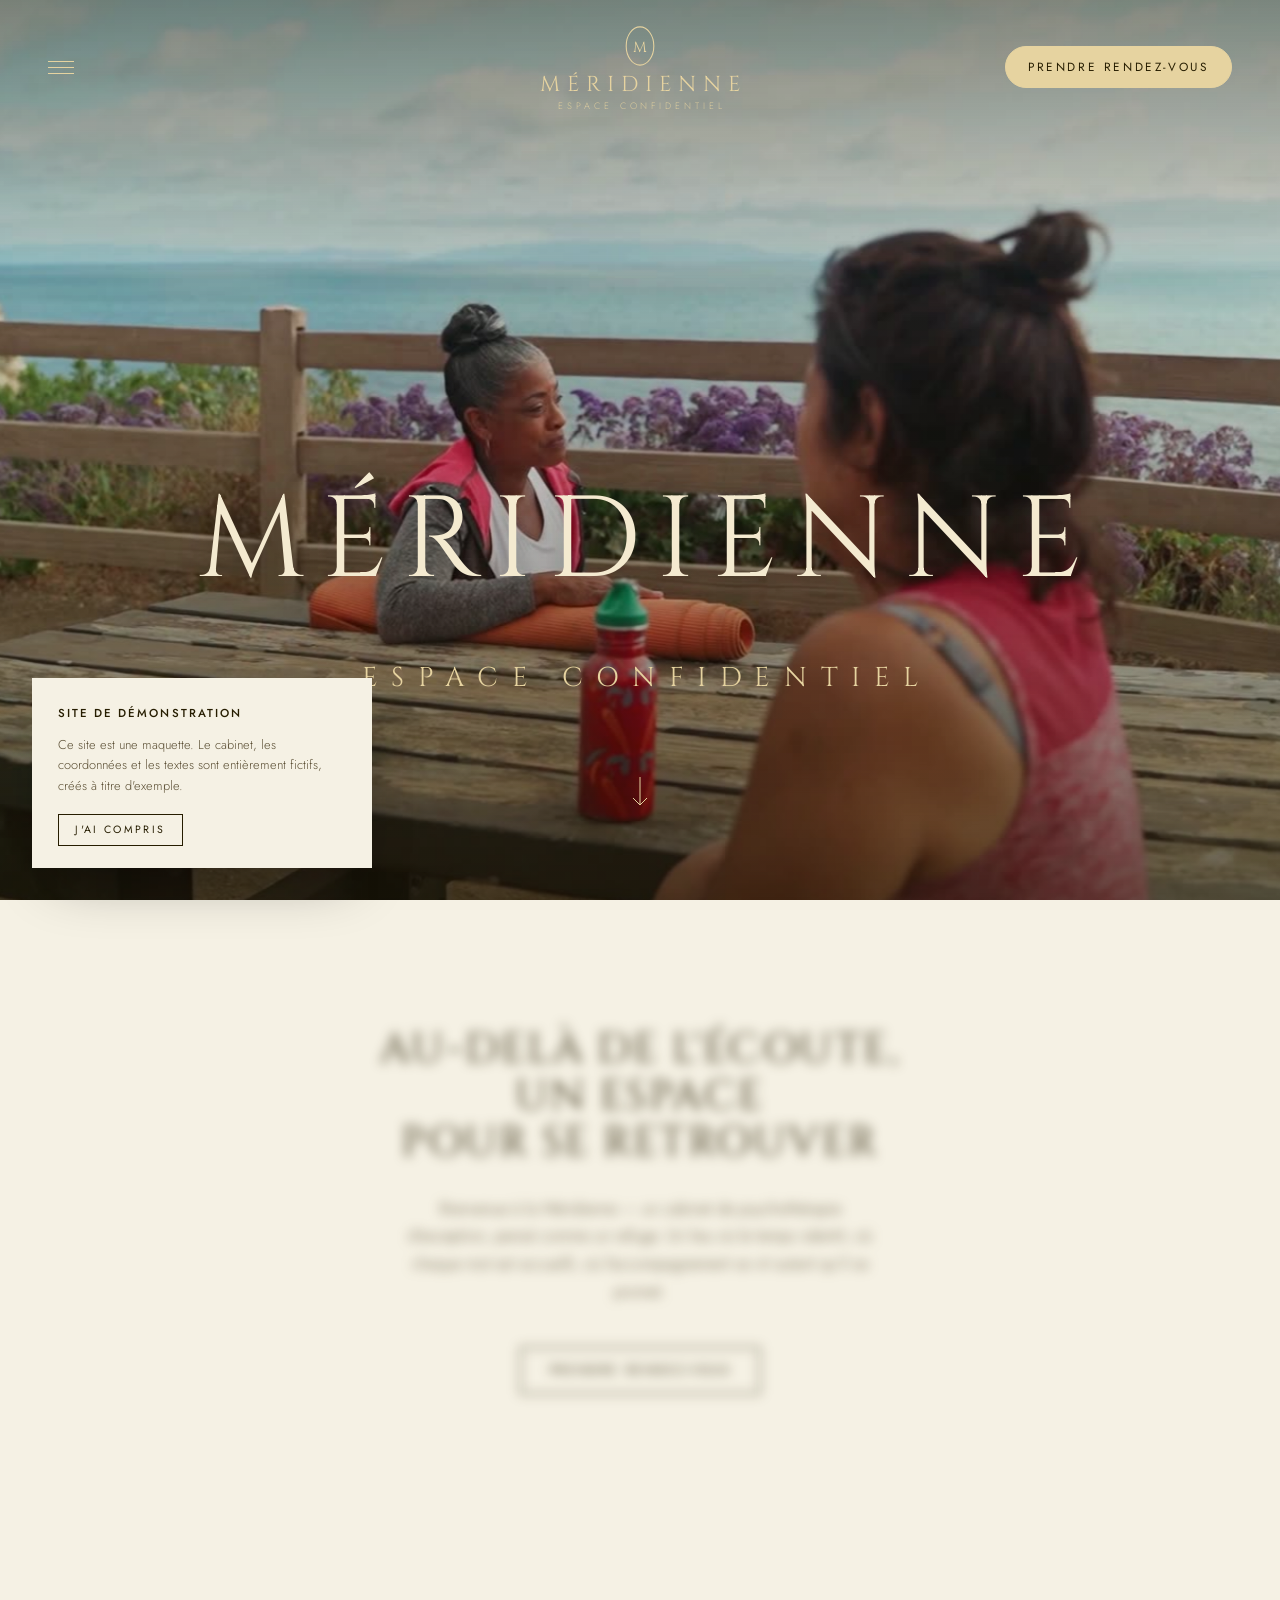
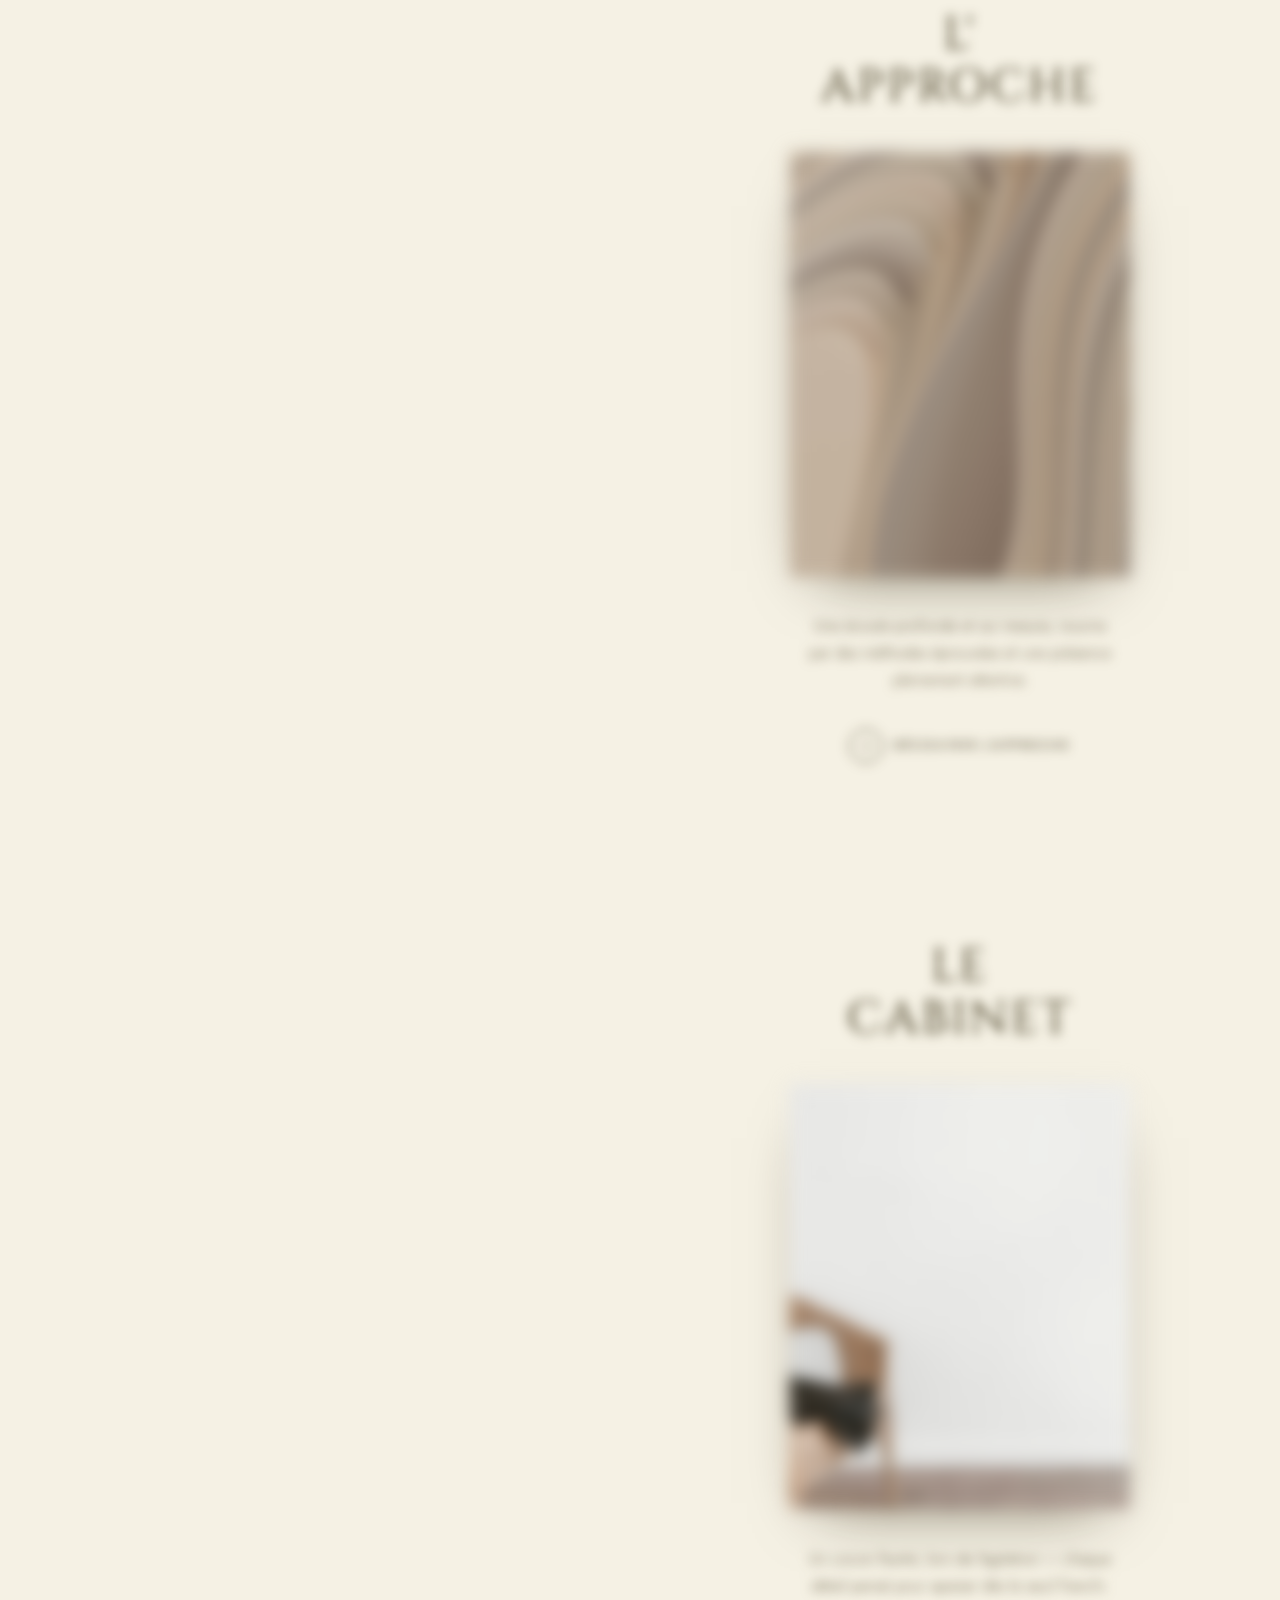
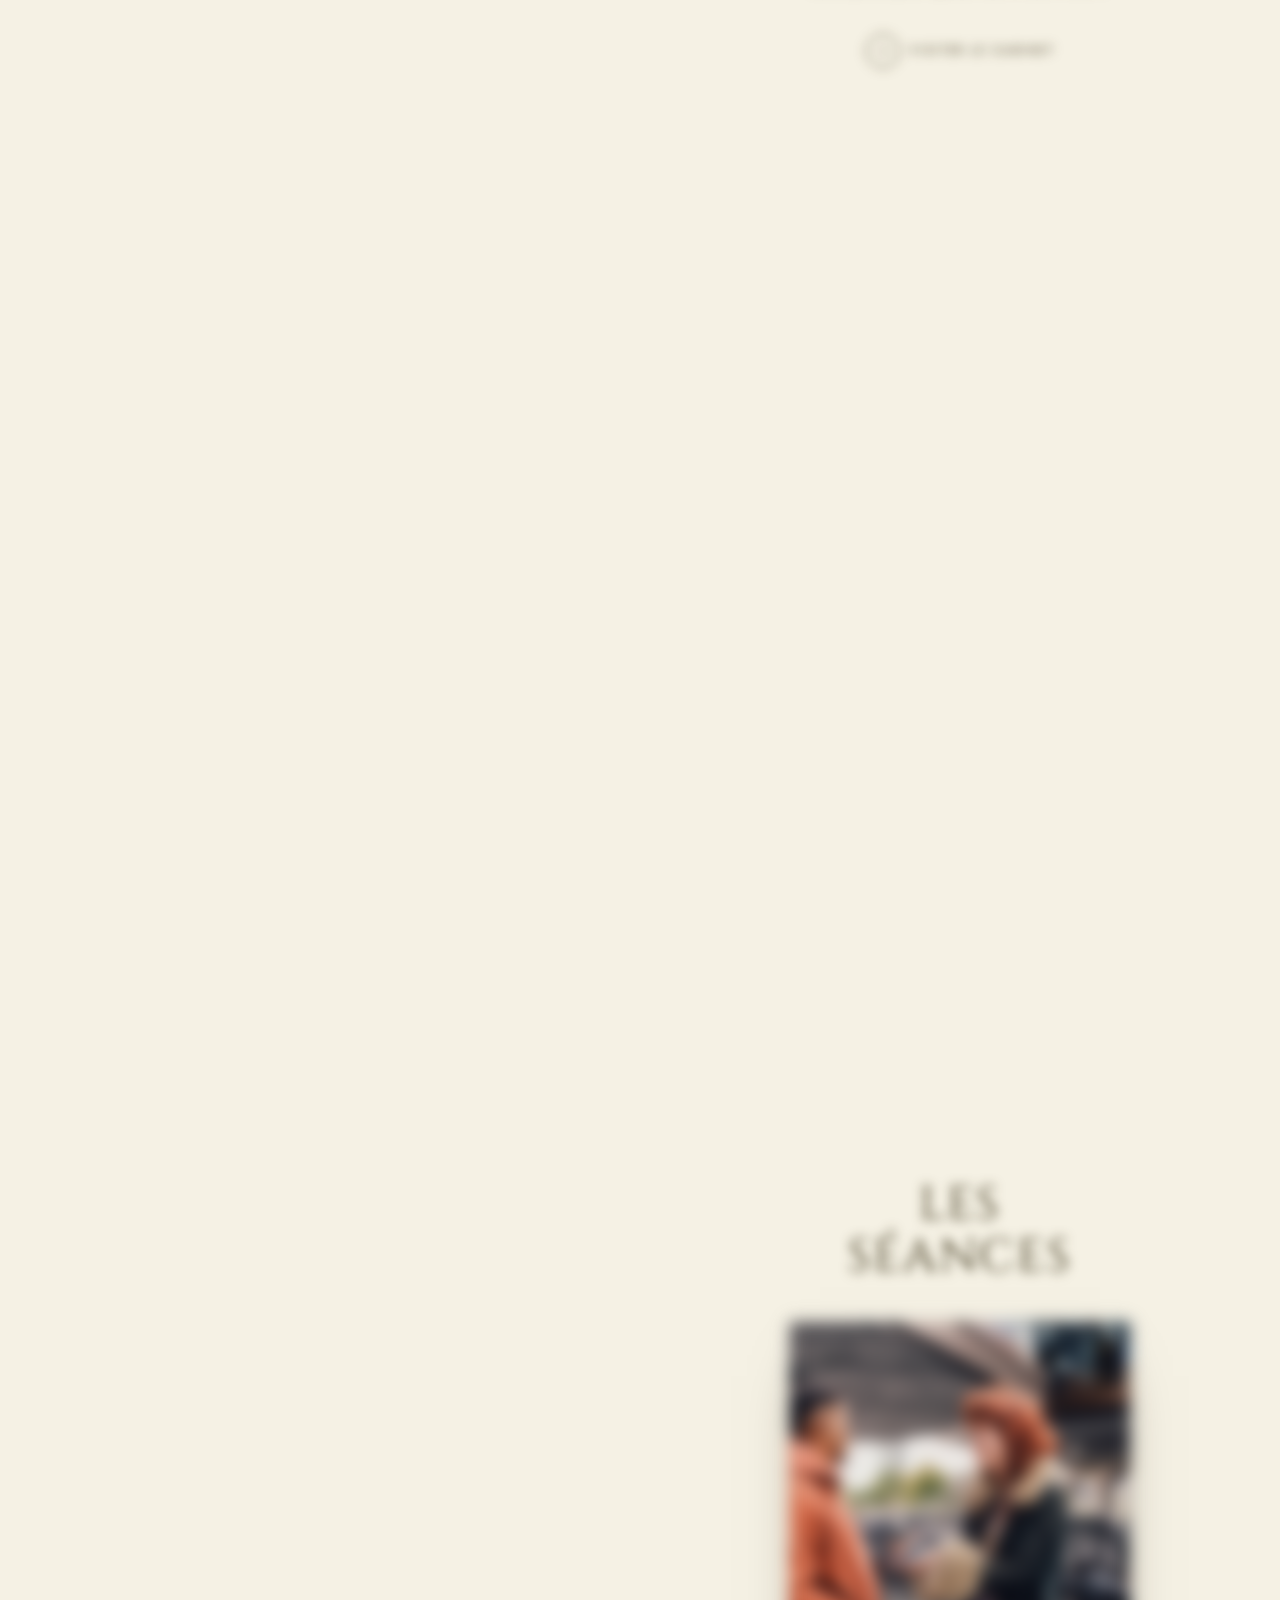
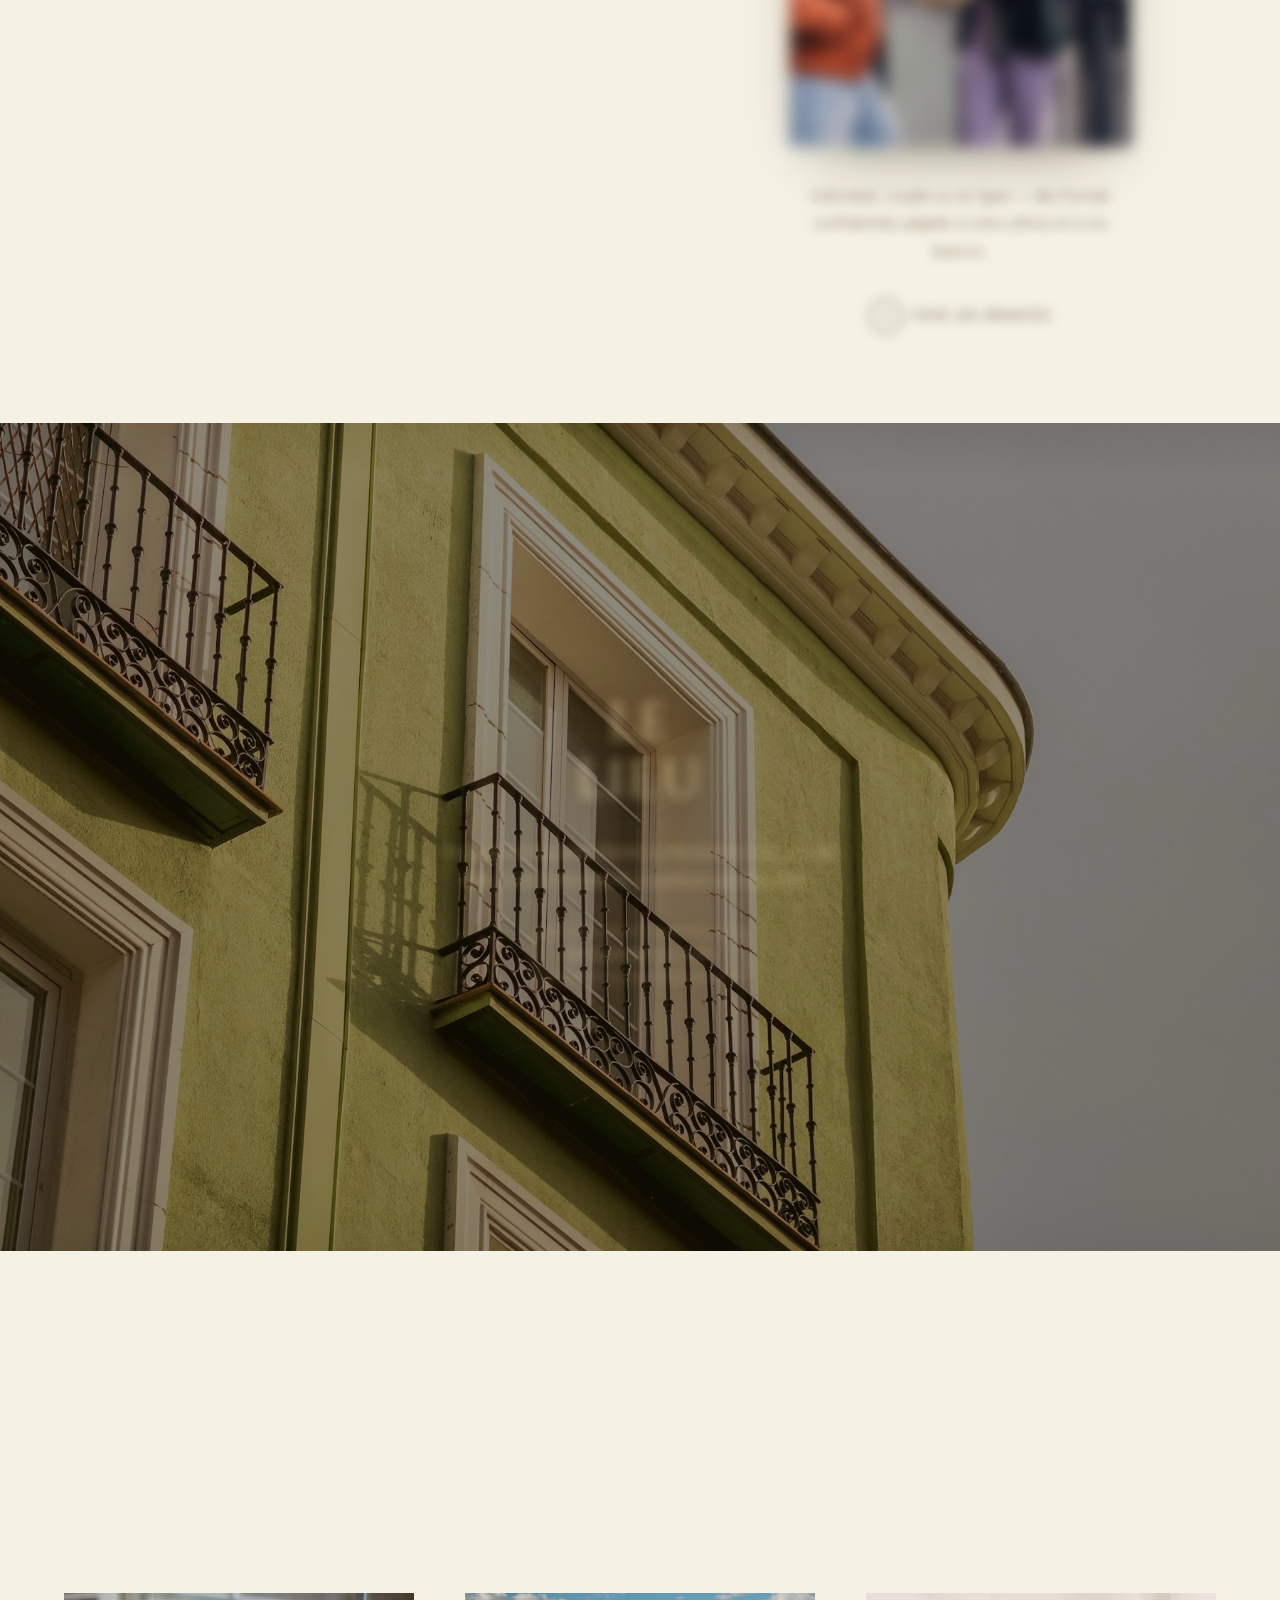
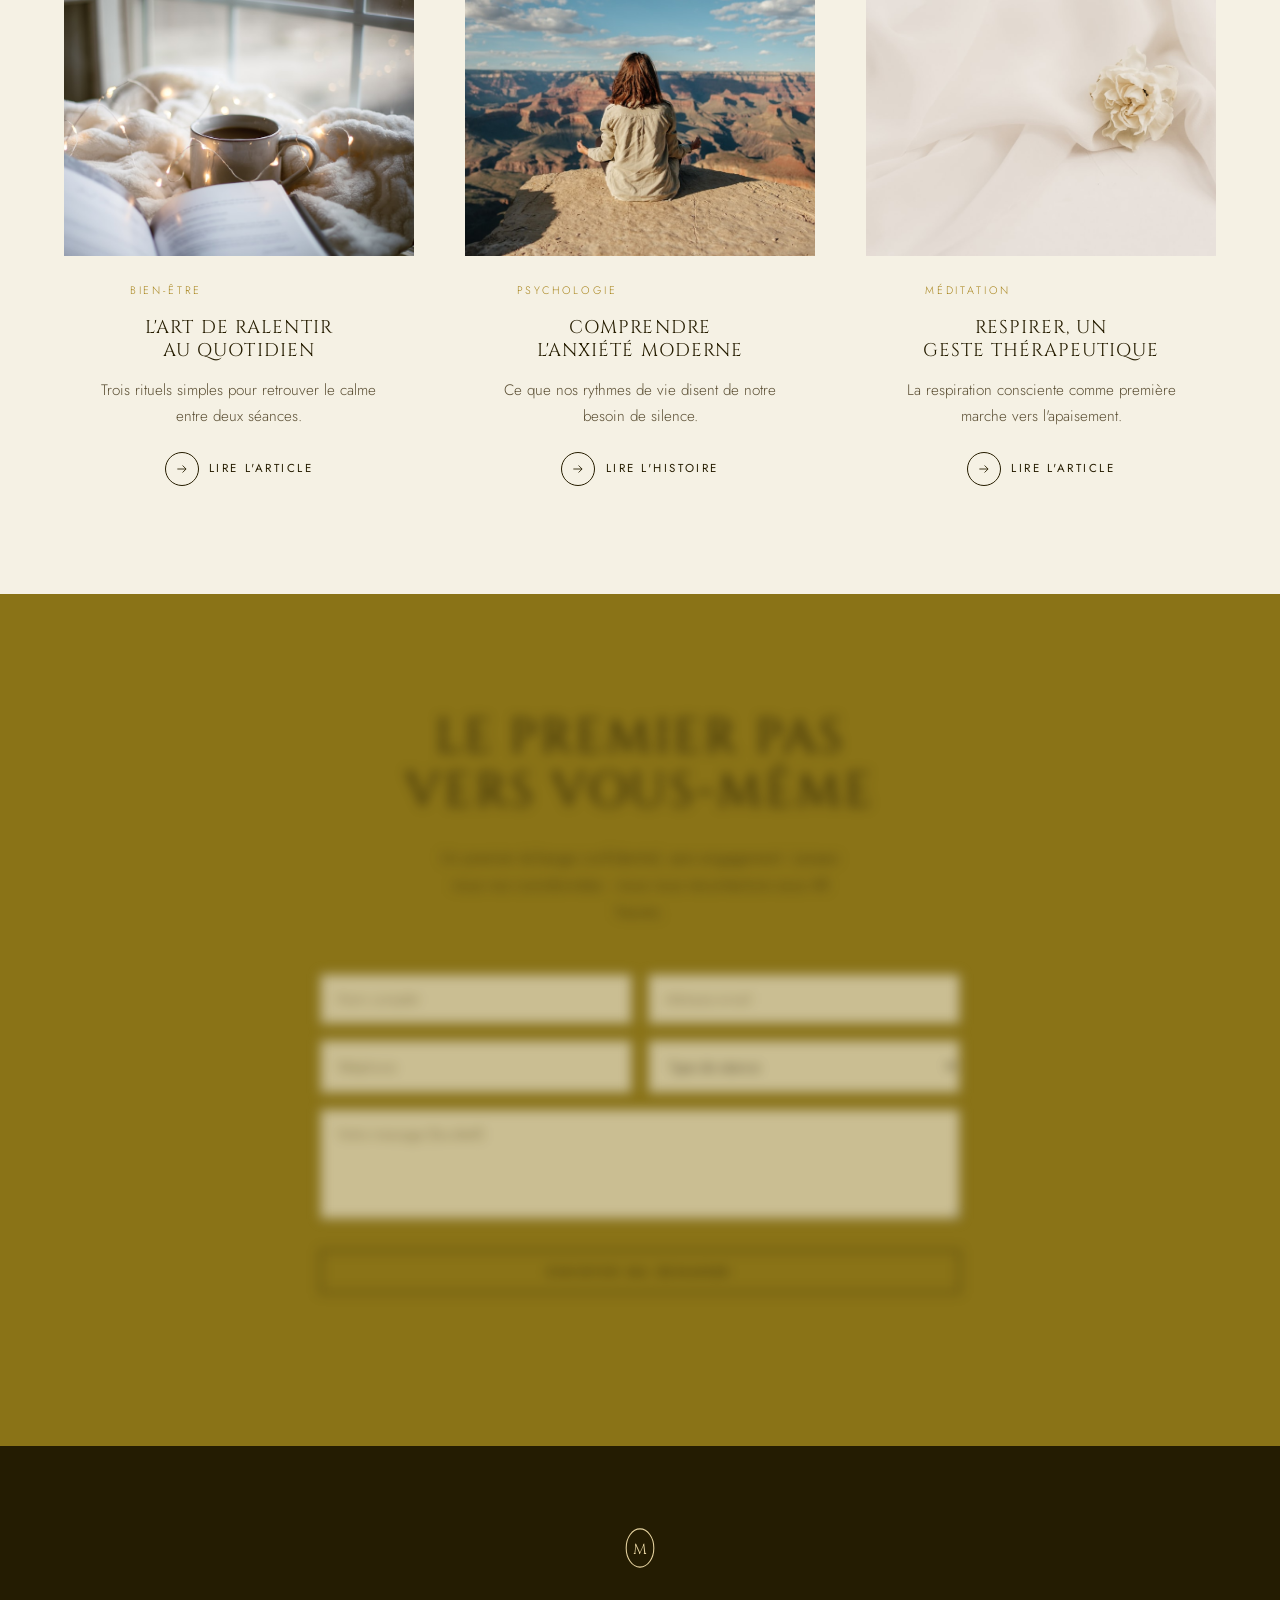
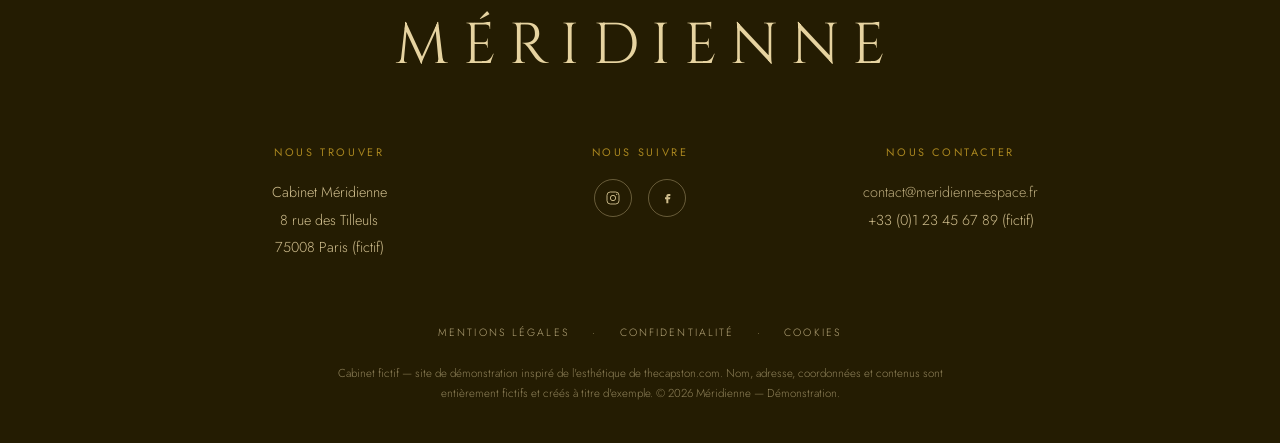
==== commit b61061c2: "Animations rejouées au re-scroll + carrousel en fondu sur les images encadrées - Les apparitions se " ====
--- a/index.html
+++ b/index.html
@@ -81,7 +81,13 @@
     </div>
     <div class="feature-body reveal">
       <h2 class="display">L'<br>Approche</h2>
-      <div class="feature-frame reveal t-img"><img src="assets/img/approche-frame.jpg" alt="Texture douce et lumineuse"></div>
+      <div class="feature-frame reveal">
+        <div class="carousel" data-carousel>
+          <img class="cslide is-active" src="assets/img/approche-frame.jpg" alt="Texture douce et lumineuse">
+          <img class="cslide" src="assets/img/approche-f2.jpg" alt="" loading="lazy">
+          <img class="cslide" src="assets/img/approche-f3.jpg" alt="" loading="lazy">
+        </div>
+      </div>
       <p>Une écoute profonde et sur mesure, nourrie par des méthodes éprouvées et une présence
         pleinement attentive.</p>
       <a href="#rendez-vous" class="arrow-link">
@@ -98,7 +104,13 @@
     </div>
     <div class="feature-body reveal">
       <h2 class="display">Le<br>Cabinet</h2>
-      <div class="feature-frame reveal t-img"><img src="assets/img/cabinet-bleed.jpg" alt="Fauteuil dans une pièce lumineuse"></div>
+      <div class="feature-frame reveal">
+        <div class="carousel" data-carousel>
+          <img class="cslide is-active" src="assets/img/cabinet-bleed.jpg" alt="Fauteuil dans une pièce lumineuse">
+          <img class="cslide" src="assets/img/cabinet-f2.jpg" alt="" loading="lazy">
+          <img class="cslide" src="assets/img/cabinet-f3.jpg" alt="" loading="lazy">
+        </div>
+      </div>
       <p>Un cocon feutré, loin de l'agitation — chaque détail pensé pour apaiser dès le seuil
         franchi.</p>
       <a href="#lieu" class="arrow-link">
@@ -115,7 +127,13 @@
     </div>
     <div class="feature-body reveal">
       <h2 class="display">L'<br>Accompagnement</h2>
-      <div class="feature-frame reveal t-img"><img src="assets/img/accompagnement-frame.jpg" alt="Nature morte chaleureuse"></div>
+      <div class="feature-frame reveal">
+        <div class="carousel" data-carousel>
+          <img class="cslide is-active" src="assets/img/accompagnement-frame.jpg" alt="Nature morte chaleureuse">
+          <img class="cslide" src="assets/img/accompagnement-f2.jpg" alt="" loading="lazy">
+          <img class="cslide" src="assets/img/accompagnement-f3.jpg" alt="" loading="lazy">
+        </div>
+      </div>
       <p>Un sanctuaire privé où chaque séance est conçue pour vous aider à vous poser, vous
         ressourcer et avancer.</p>
       <a href="#rendez-vous" class="arrow-link">
@@ -132,7 +150,13 @@
     </div>
     <div class="feature-body reveal">
       <h2 class="display">Les<br>Séances</h2>
-      <div class="feature-frame reveal t-img"><img src="assets/img/seances-frame.jpg" alt="Deux personnes en conversation"></div>
+      <div class="feature-frame reveal">
+        <div class="carousel" data-carousel>
+          <img class="cslide is-active" src="assets/img/seances-frame.jpg" alt="Deux personnes en conversation">
+          <img class="cslide" src="assets/img/seances-f2.jpg" alt="" loading="lazy">
+          <img class="cslide" src="assets/img/seances-f3.jpg" alt="" loading="lazy">
+        </div>
+      </div>
       <p>Individuel, couple ou en ligne — des formats confidentiels adaptés à votre rythme et à
         vos besoins.</p>
       <a href="#rendez-vous" class="arrow-link">
--- a/css/style.css
+++ b/css/style.css
@@ -180,14 +180,18 @@
    HERO
    ========================================================= */
 .hero{
-  position:relative;height:100vh;min-height:600px;overflow:hidden;
+  position:relative;
+  height:100vh;height:100dvh;min-height:560px;   /* 100dvh : plein écran réel sur mobile */
+  overflow:hidden;
   display:flex;align-items:flex-end;justify-content:center;
   text-align:center;color:var(--gold-soft);
   padding-bottom:9vh;
 }
 .hero-bg{ position:absolute;inset:0;overflow:hidden;background:url("../assets/img/hero-poster.jpg") center/cover no-repeat; }
 .hero-bg__video{
-  position:absolute;inset:0;width:100%;height:100%;object-fit:cover;
+  position:absolute;top:0;left:0;
+  width:100%;height:100%;
+  object-fit:cover;object-position:center;
   transform-origin:center;will-change:transform,opacity;
   animation:heroZoom 2.6s var(--ease) both;
 }
@@ -248,10 +252,17 @@
 }
 .feature-body .display{ font-size:clamp(1.9rem,4vw,2.9rem);margin-bottom:2.4rem; }
 .feature-frame{
+  position:relative;
   width:min(340px,70%);aspect-ratio:4/5;
   margin:0 auto 2.2rem;box-shadow:0 24px 60px -30px rgba(38,29,0,.6);
 }
-.feature-frame img{ width:100%;height:100%;object-fit:cover; }
+/* carrousel en fondu enchaîné */
+.carousel{ position:absolute;inset:0;overflow:hidden; }
+.cslide{
+  position:absolute;inset:0;width:100%;height:100%;object-fit:cover;
+  opacity:0;transition:opacity 1.6s ease;
+}
+.cslide.is-active{ opacity:1; }
 .feature-body p{ max-width:34ch;color:var(--ink-2);margin:0 0 2.2rem; }
 
 /* =========================================================
